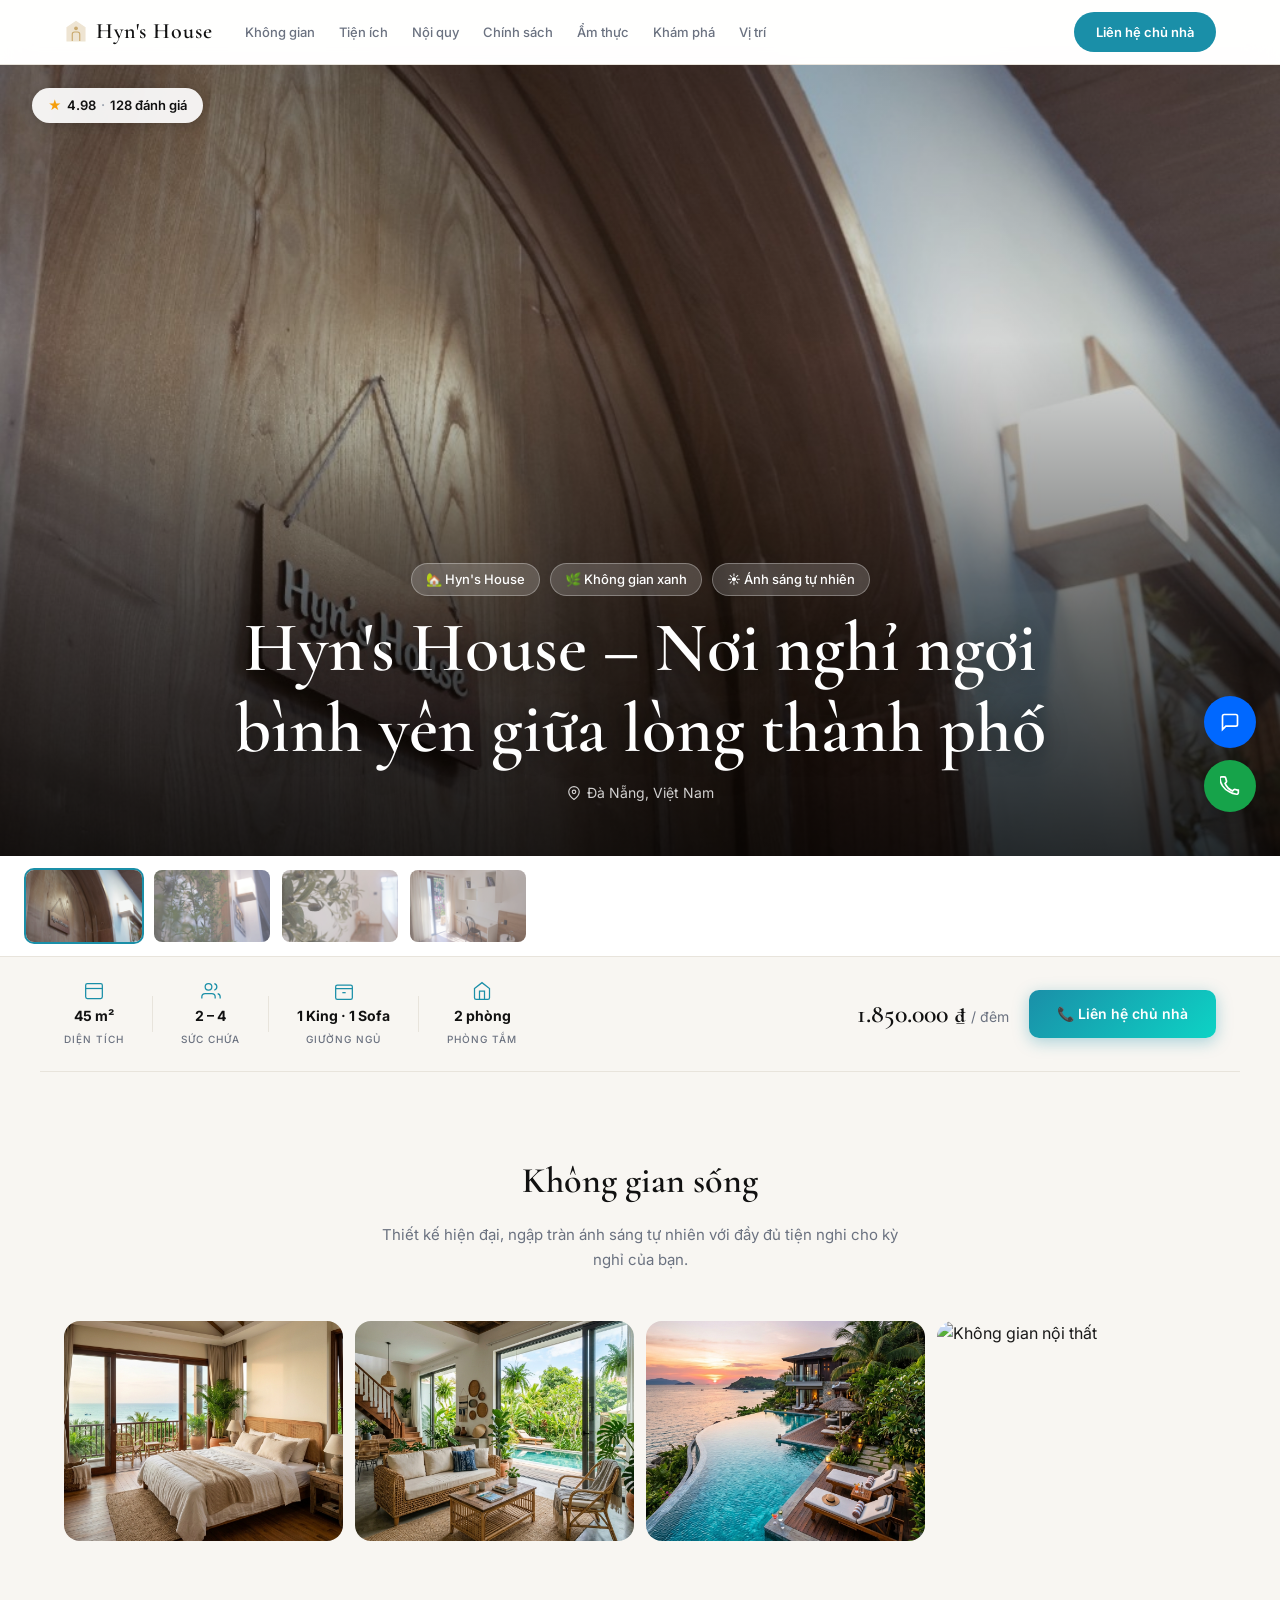
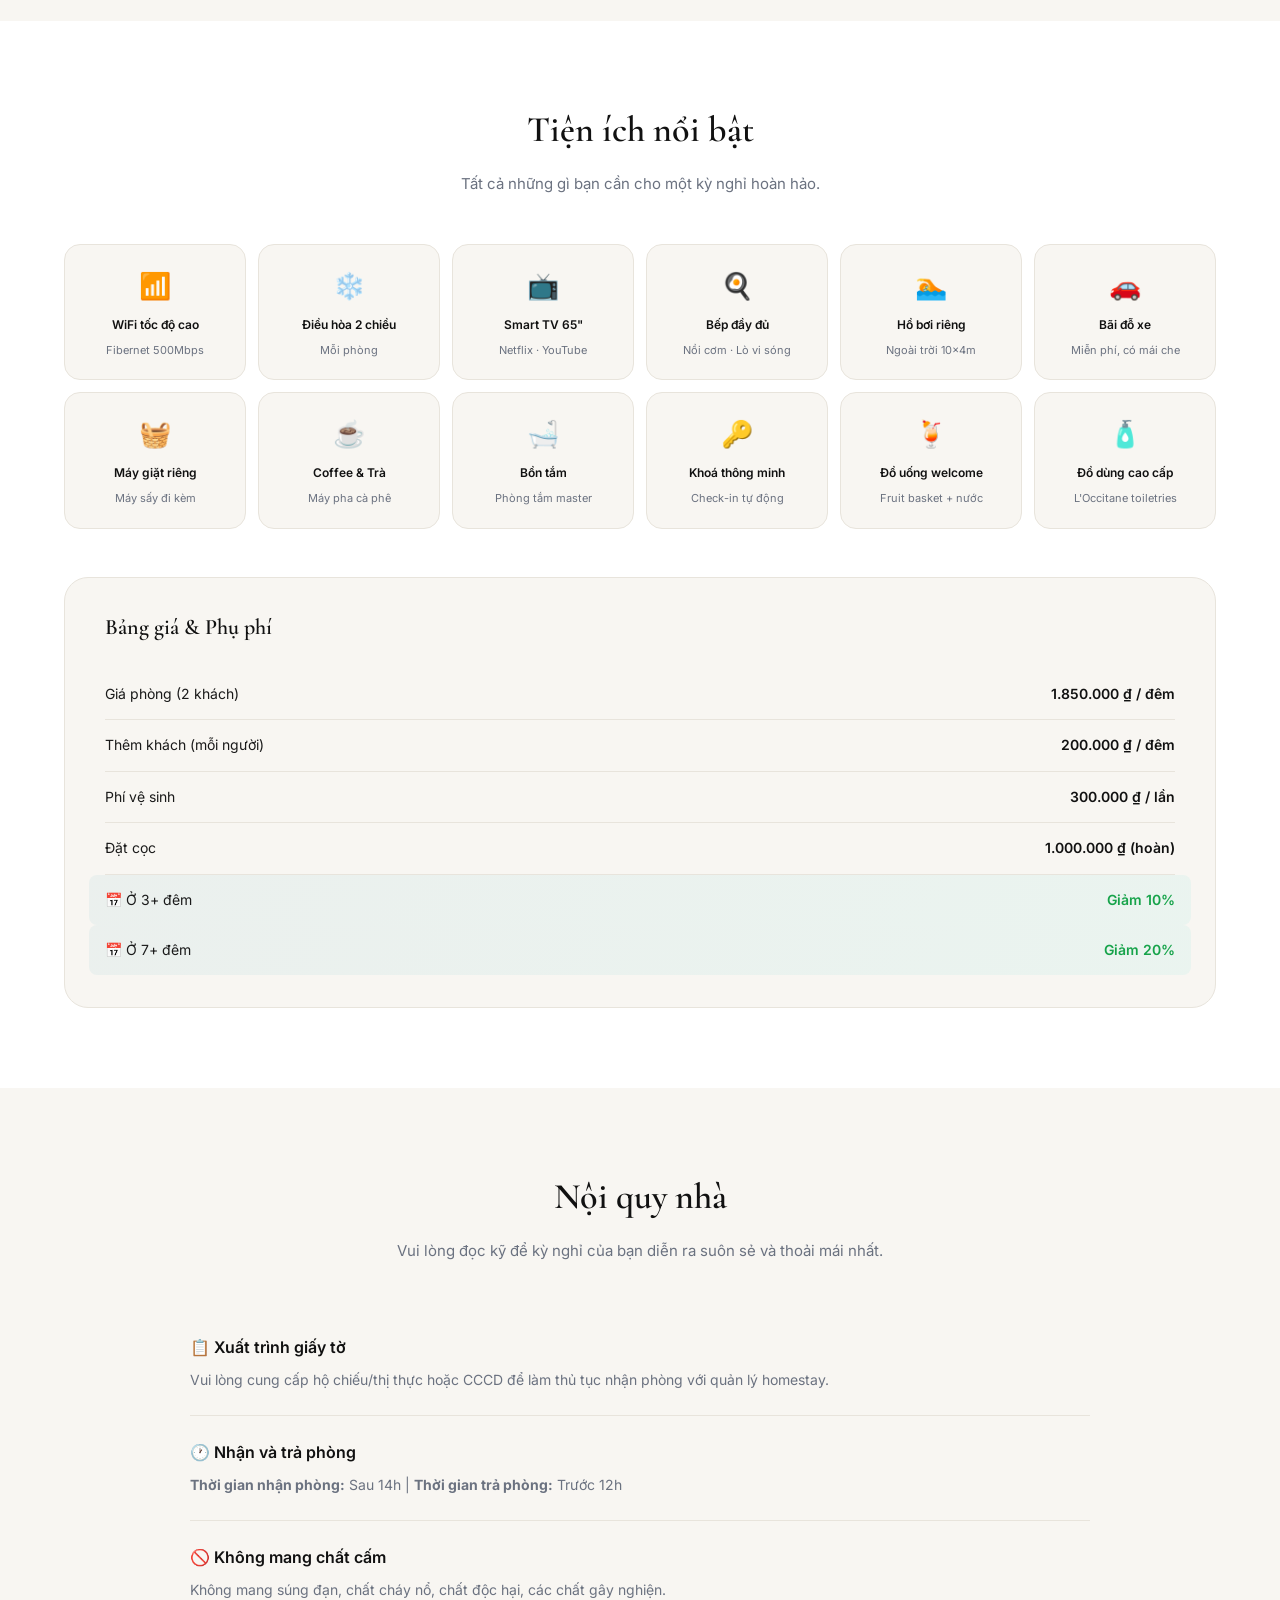
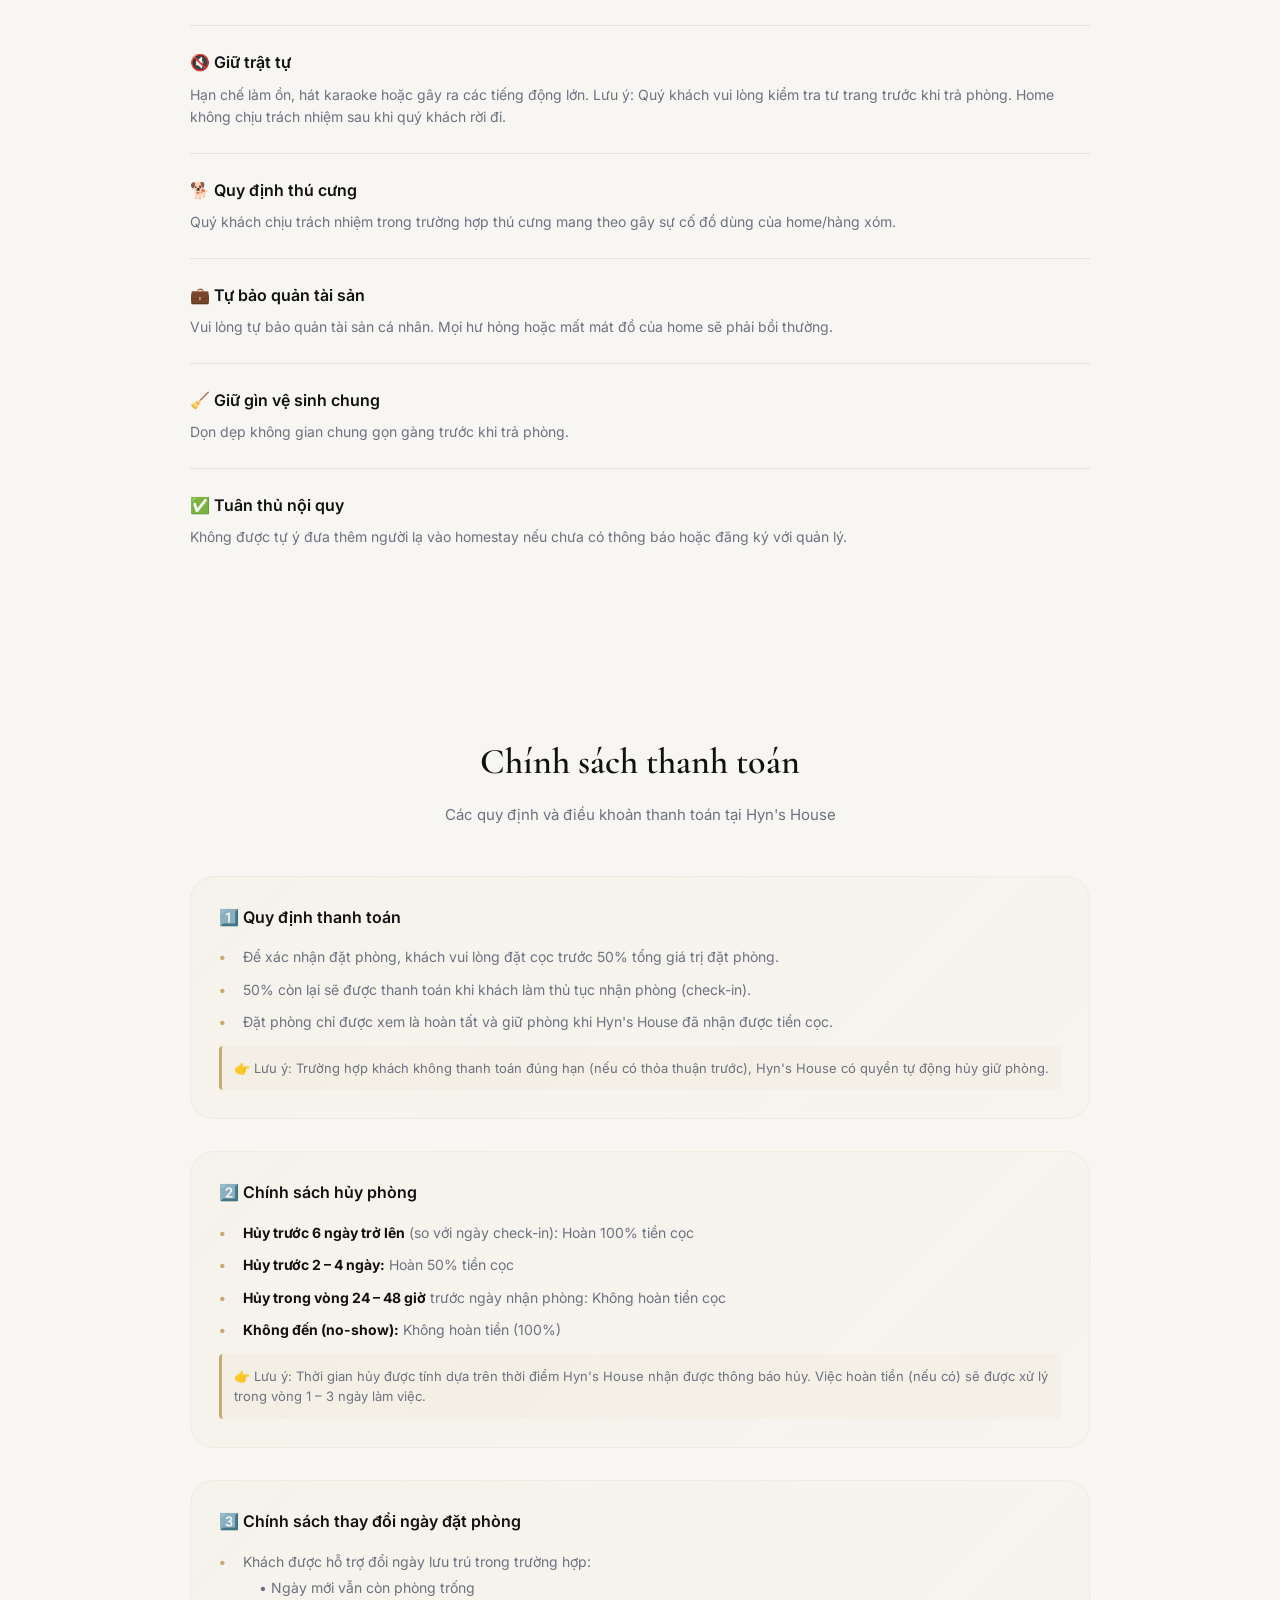
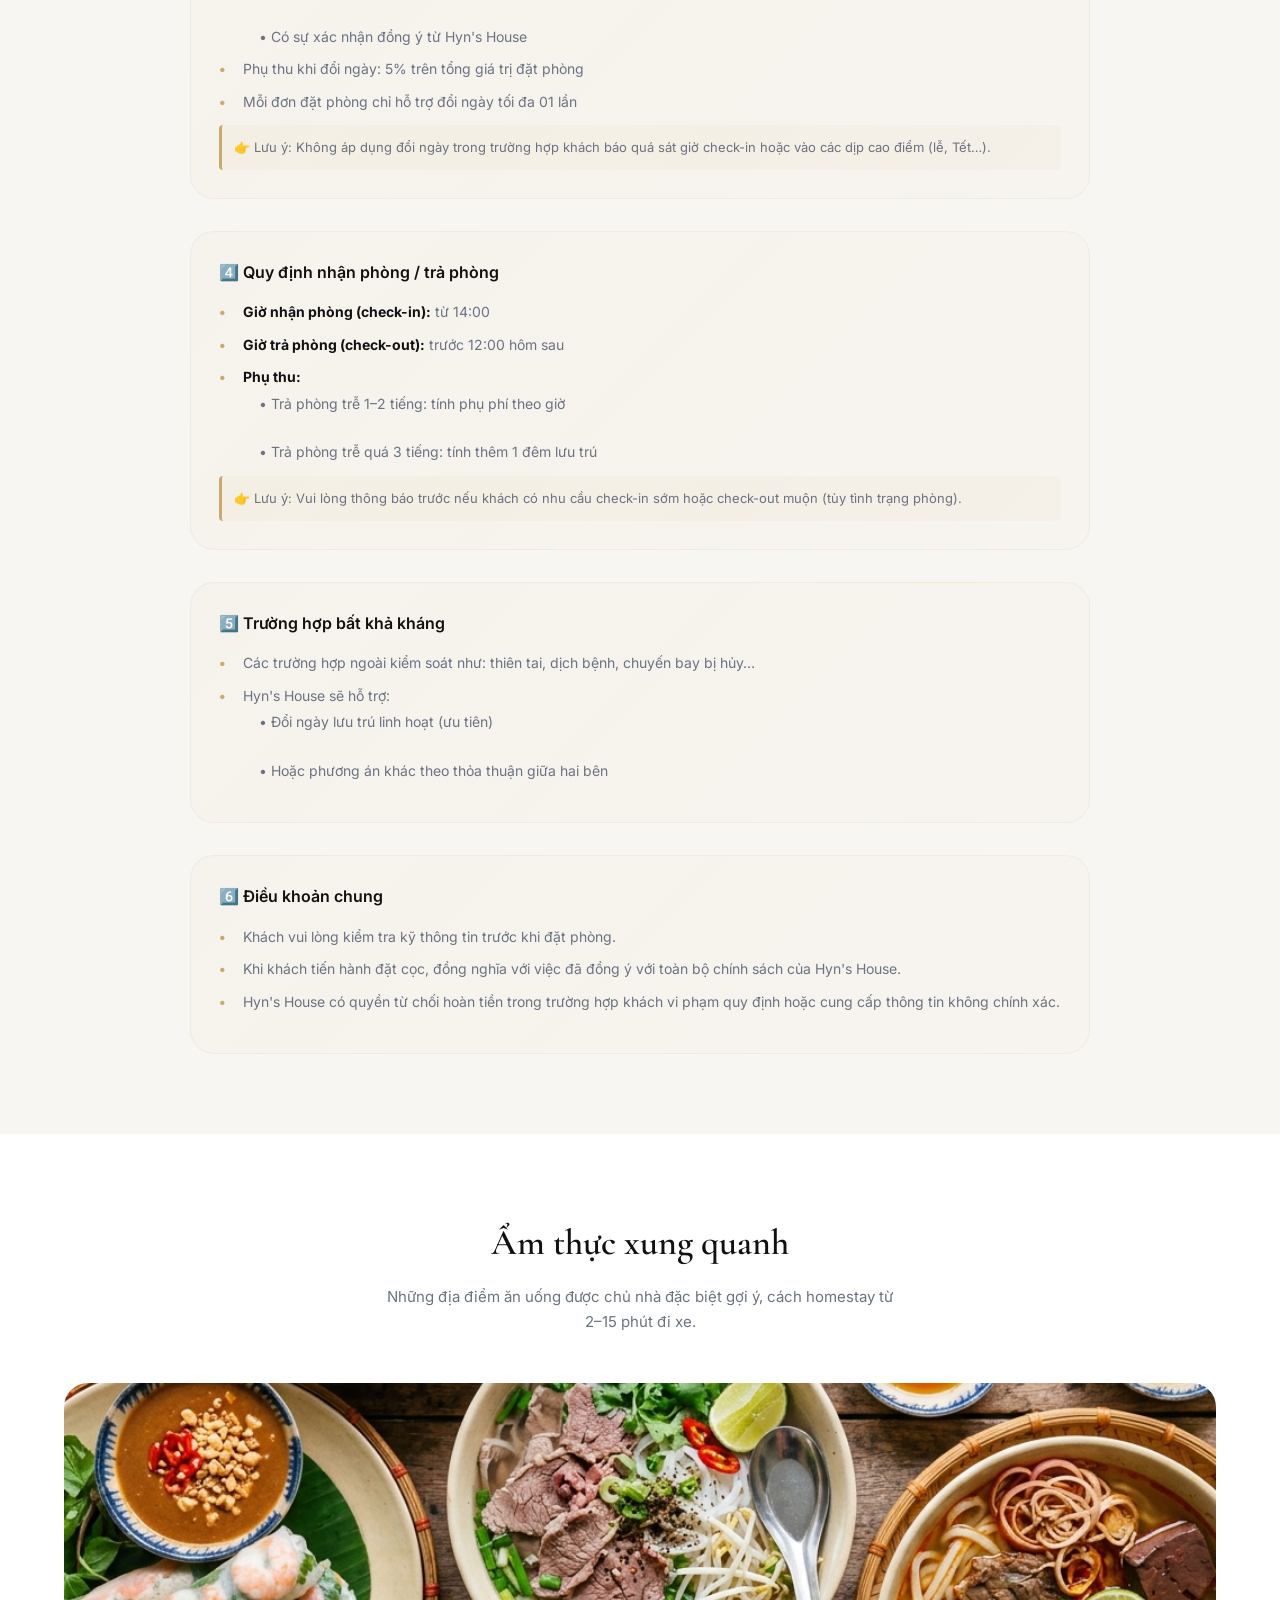
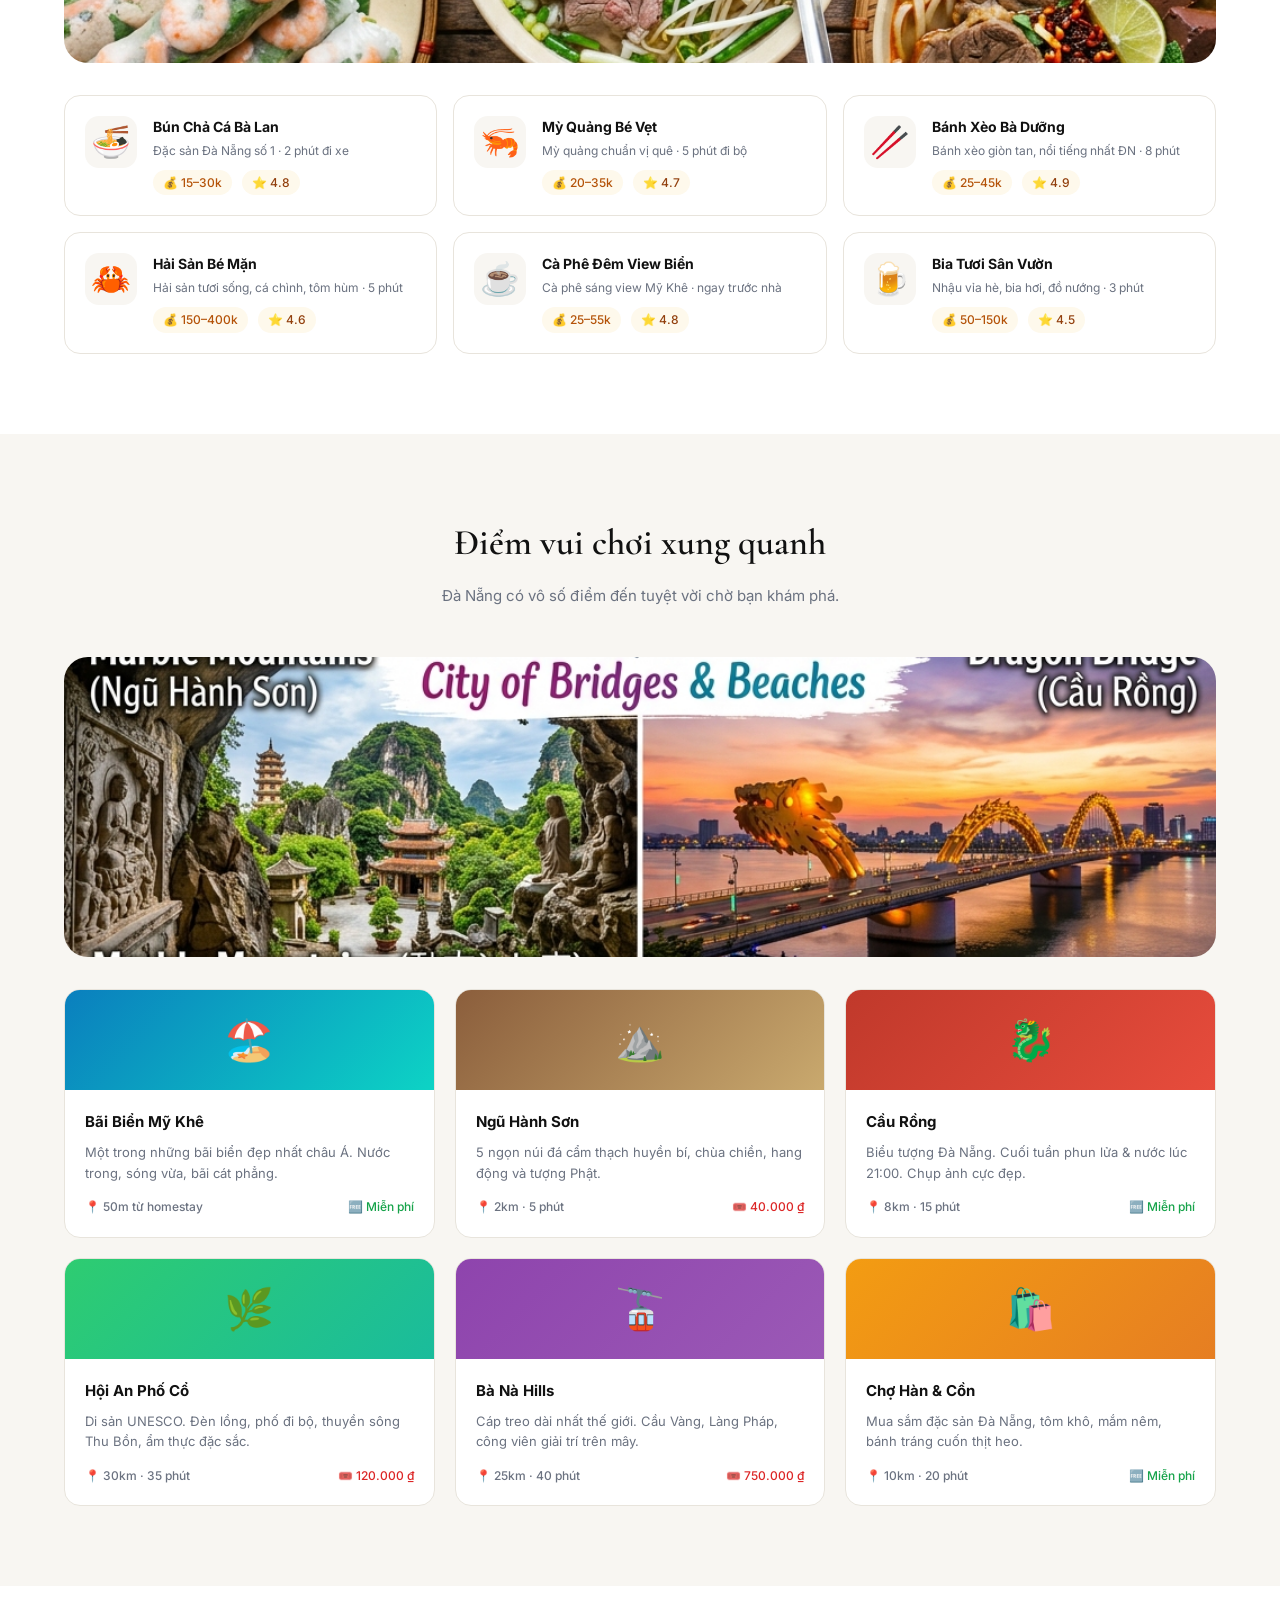
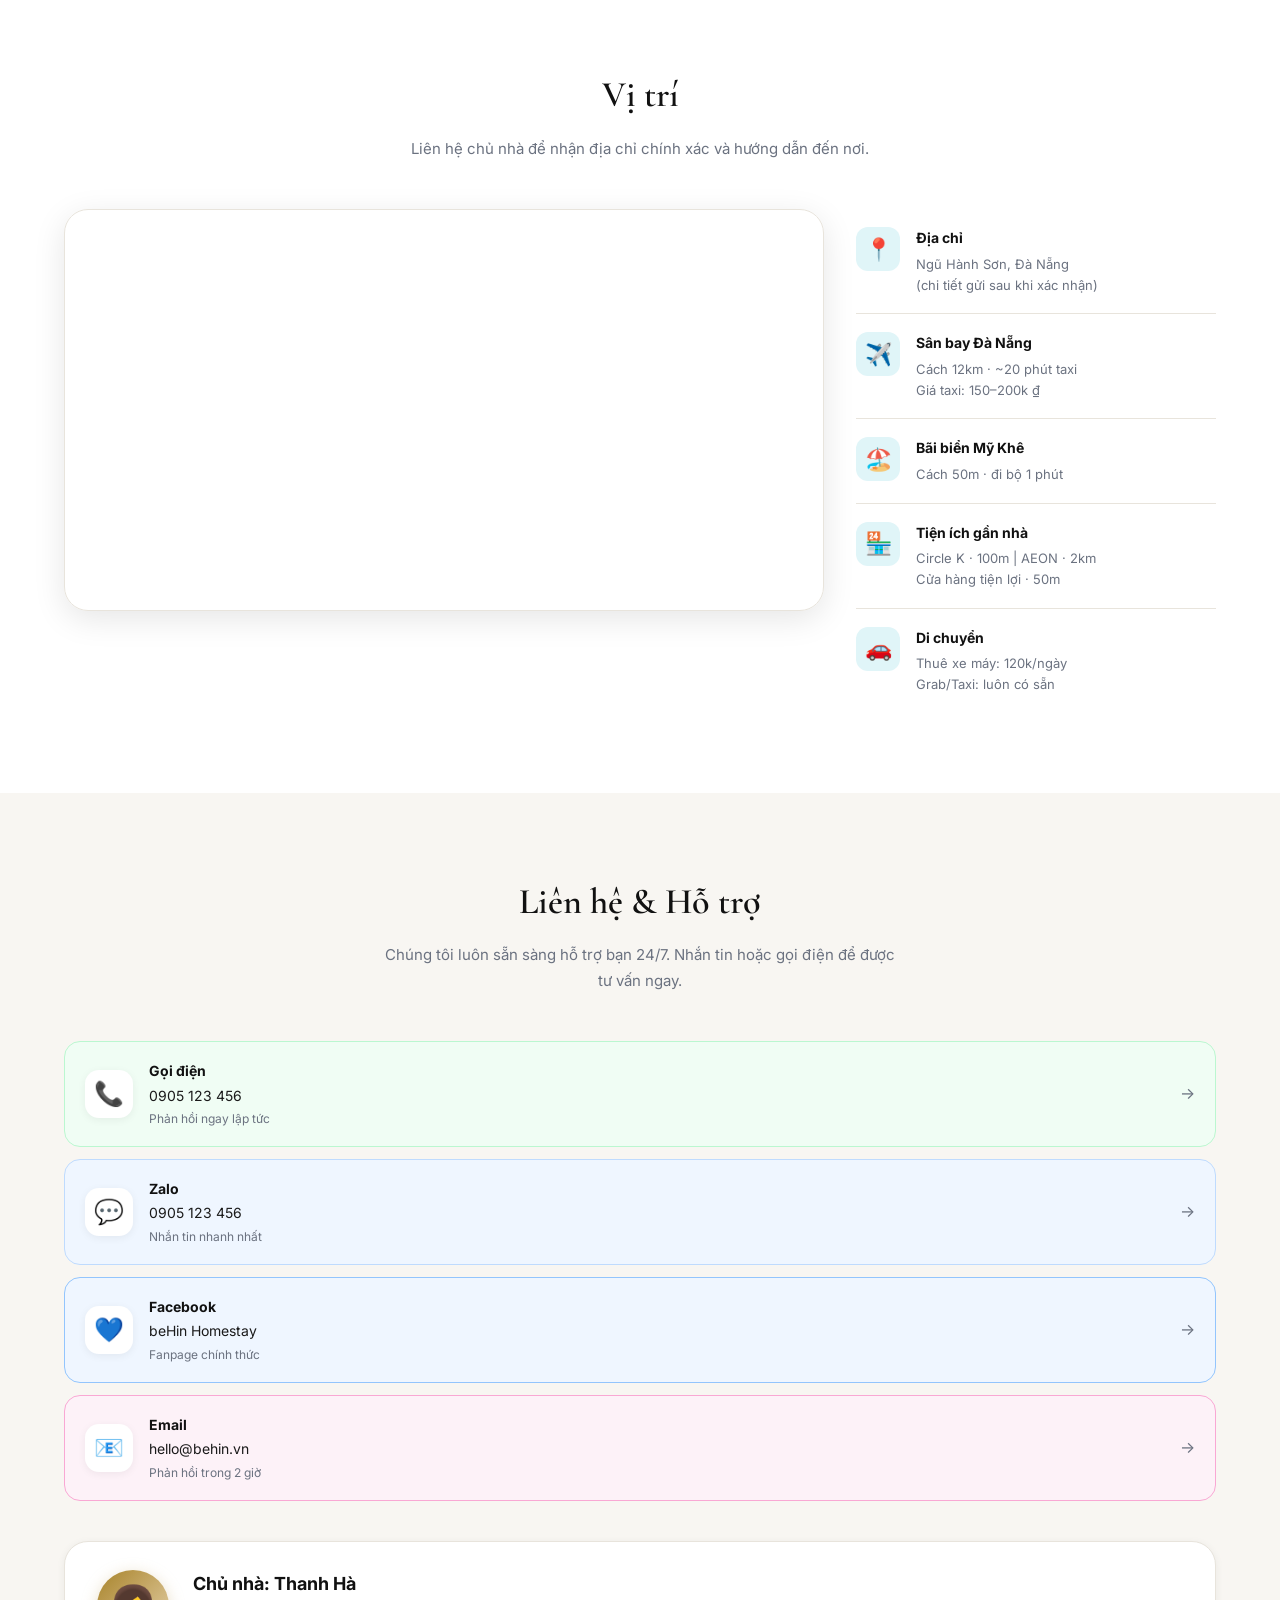
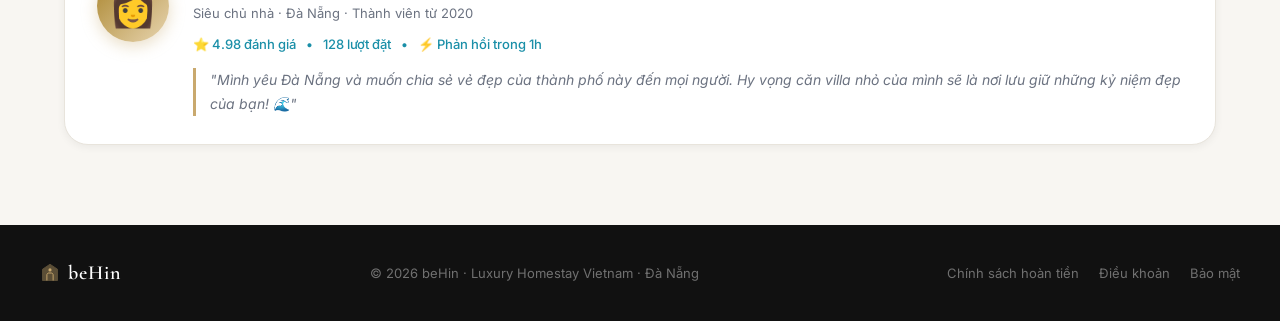
==== loading-page-project/dashboard.html @ 02a93b39 "Initial commit: beHin homestay website" ====
<!DOCTYPE html>
<html lang="vi">

<head>
  <meta charset="UTF-8" />
  <meta name="viewport" content="width=device-width, initial-scale=1.0" />
  <meta name="description"
    content="Hyn's House – Villa Biển Đà Nẵng. Thông tin phòng, tiện ích, ẩm thực và điểm vui chơi xung quanh." />
  <title>Hyn's House – Villa Biển Đà Nẵng</title>
  <link rel="preconnect" href="https://fonts.googleapis.com" />
  <link rel="preconnect" href="https://fonts.gstatic.com" crossorigin />
  <link
    href="https://fonts.googleapis.com/css2?family=Cormorant+Garamond:ital,wght@0,300;0,400;0,600;1,300;1,400&family=Inter:wght@300;400;500;600;700&display=swap"
    rel="stylesheet" />
  <link rel="stylesheet" href="dashboard.css" />
</head>

<body>

  <!-- ===== STICKY HEADER ===== -->
  <header class="header" id="header">
    <div class="header-inner">
      <a href="#" class="header-logo">
        <svg width="24" height="24" viewBox="0 0 32 32" fill="none">
          <path d="M16 2L28 10V28H4V10L16 2Z" fill="#C9A96E" opacity="0.3" stroke="#C9A96E" stroke-width="1.5" />
          <path d="M11 28V19C11 17.343 12.343 16 14 16H18C19.657 16 21 17.343 21 19V28" stroke="#C9A96E"
            stroke-width="1.5" />
          <circle cx="16" cy="11" r="2.5" fill="#C9A96E" />
        </svg>
        <span>Hyn's House</span>
      </a>
      <nav class="header-nav">
        <a href="#gallery">Không gian</a>
        <a href="#amenities">Tiện ích</a>
        <a href="#rules">Nội quy</a>
        <a href="#policy">Chính sách</a>
        <a href="#food">Ẩm thực</a>
        <a href="#places">Khám phá</a>
        <a href="#location">Vị trí</a>
      </nav>
      <a href="#contact" class="btn-book">Liên hệ chủ nhà</a>
    </div>
  </header>

  <!-- ===== HERO BANNER (full-width) ===== -->
  <section class="hero-banner" id="hero">

    <!-- Full-width main image -->
    <div class="banner-wrap">
      <img src="assets/images/real_door.jpg" alt="beHin – Hyn's House" class="banner-img" id="bannerImg" />
      <div class="banner-overlay"></div>

      <!-- Badge on image -->
      <div class="banner-badge">
        <span class="badge-star">★</span>
        <span>4.98</span>
        <span class="badge-sep">·</span>
        <span>128 đánh giá</span>
      </div>

      <!-- Bottom title overlay -->
      <div class="banner-title-overlay">
        <div class="hero-tags">
          <span class="tag">🏡 Hyn's House</span>
          <span class="tag">🌿 Không gian xanh</span>
          <span class="tag">☀️ Ánh sáng tự nhiên</span>
        </div>
        <h1 class="banner-title">Hyn's House – Nơi nghỉ ngơi bình yên giữa lòng thành phố</h1>
        <p class="banner-location">
          <svg width="14" height="14" viewBox="0 0 24 24" fill="none" stroke="currentColor" stroke-width="2">
            <path d="M21 10c0 7-9 13-9 13s-9-6-9-13a9 9 0 0118 0z" />
            <circle cx="12" cy="10" r="3" />
          </svg>
          Đà Nẵng, Việt Nam
        </p>
      </div>
    </div>

    <!-- Thumbnail strip -->
    <div class="banner-thumbs">
      <div class="banner-thumb active" onclick="switchBanner('assets/images/real_door.jpg', this)">
        <img src="assets/images/real_door.jpg" alt="Cửa vào Hyn's House" />
      </div>
      <div class="banner-thumb" onclick="switchBanner('assets/images/real_exterior.jpg', this)">
        <img src="assets/images/real_exterior.jpg" alt="Ngoài cửa" />
      </div>
      <div class="banner-thumb" onclick="switchBanner('assets/images/real_interior.jpg', this)">
        <img src="assets/images/real_interior.jpg" alt="Hành lang nội thất" />
      </div>
      <div class="banner-thumb" onclick="switchBanner('assets/images/real_room.jpg', this)">
        <img src="assets/images/real_room.jpg" alt="Phòng & ban công" />
      </div>
    </div>

    <!-- Info bar below banner -->
    <div class="banner-info-bar">
      <!-- Stats -->
      <div class="banner-stats">
        <div class="stat-item">
          <svg width="20" height="20" viewBox="0 0 24 24" fill="none" stroke="currentColor" stroke-width="1.5">
            <rect x="2" y="3" width="20" height="18" rx="2" />
            <path d="M2 9h20" />
          </svg>
          <span class="stat-val">45 m²</span>
          <span class="stat-lbl">Diện tích</span>
        </div>
        <div class="stat-divider"></div>
        <div class="stat-item">
          <svg width="20" height="20" viewBox="0 0 24 24" fill="none" stroke="currentColor" stroke-width="1.5">
            <path d="M17 21v-2a4 4 0 00-4-4H5a4 4 0 00-4 4v2" />
            <circle cx="9" cy="7" r="4" />
            <path d="M23 21v-2a4 4 0 00-3-3.87M16 3.13a4 4 0 010 7.75" />
          </svg>
          <span class="stat-val">2 – 4</span>
          <span class="stat-lbl">Sức chứa</span>
        </div>
        <div class="stat-divider"></div>
        <div class="stat-item">
          <svg width="20" height="20" viewBox="0 0 24 24" fill="none" stroke="currentColor" stroke-width="1.5">
            <path d="M2 9V7a2 2 0 012-2h16a2 2 0 012 2v2M2 9h20M2 9v11a2 2 0 002 2h16a2 2 0 002-2V9" />
            <path d="M10 14h4" />
          </svg>
          <span class="stat-val">1 King · 1 Sofa</span>
          <span class="stat-lbl">Giường ngủ</span>
        </div>
        <div class="stat-divider"></div>
        <div class="stat-item">
          <svg width="20" height="20" viewBox="0 0 24 24" fill="none" stroke="currentColor" stroke-width="1.5">
            <path d="M3 9l9-7 9 7v11a2 2 0 01-2 2H5a2 2 0 01-2-2z" />
            <polyline points="9,22 9,12 15,12 15,22" />
          </svg>
          <span class="stat-val">2 phòng</span>
          <span class="stat-lbl">Phòng tắm</span>
        </div>
      </div>

      <!-- Price + CTA -->
      <div class="banner-price">
        <div class="price-main">
          <span class="price-num">1.850.000 ₫</span>
          <span class="price-per">/ đêm</span>
        </div>
        <a href="#contact" class="btn-primary">📞 Liên hệ chủ nhà</a>
      </div>
    </div>


  </section>

  <!-- ===== GALLERY SECTION ===== -->
  <section class="section" id="gallery">
    <div class="container">
      <div class="section-header">
        <h2 class="section-title">Không gian sống</h2>
        <p class="section-sub">Thiết kế hiện đại, ngập tràn ánh sáng tự nhiên với đầy đủ tiện nghi cho kỳ nghỉ của bạn.
        </p>
      </div>
      <div class="gallery-grid">
        <div class="gallery-card">
          <img src="assets/images/room1.png" alt="Phòng ngủ chính" loading="lazy" />
          <div class="gallery-label">Phòng ngủ chính</div>
        </div>
        <div class="gallery-card">
          <img src="assets/images/room2.png" alt="Phòng khách" loading="lazy" />
          <div class="gallery-label">Phòng khách & bếp</div>
        </div>
        <div class="gallery-card">
          <img src="assets/images/room3.png" alt="Hồ bơi ngoài trời" loading="lazy" />
          <div class="gallery-label">Hồ bơi riêng & sân vườn</div>
        </div>
        <div class="gallery-card">
          <img src="assets/images/hero_interior.png" alt="Không gian nội thất" loading="lazy" />
          <div class="gallery-label">Nội thất cao cấp</div>
        </div>
      </div>
    </div>
  </section>

  <!-- ===== AMENITIES SECTION ===== -->
  <section class="section section-alt" id="amenities">
    <div class="container">
      <div class="section-header">
        <h2 class="section-title">Tiện ích nổi bật</h2>
        <p class="section-sub">Tất cả những gì bạn cần cho một kỳ nghỉ hoàn hảo.</p>
      </div>
      <div class="amenities-grid">
        <div class="amenity-card">
          <div class="amenity-icon">📶</div>
          <span class="amenity-name">WiFi tốc độ cao</span>
          <span class="amenity-desc">Fibernet 500Mbps</span>
        </div>
        <div class="amenity-card">
          <div class="amenity-icon">❄️</div>
          <span class="amenity-name">Điều hòa 2 chiều</span>
          <span class="amenity-desc">Mỗi phòng</span>
        </div>
        <div class="amenity-card">
          <div class="amenity-icon">📺</div>
          <span class="amenity-name">Smart TV 65"</span>
          <span class="amenity-desc">Netflix · YouTube</span>
        </div>
        <div class="amenity-card">
          <div class="amenity-icon">🍳</div>
          <span class="amenity-name">Bếp đầy đủ</span>
          <span class="amenity-desc">Nồi cơm · Lò vi sóng</span>
        </div>
        <div class="amenity-card">
          <div class="amenity-icon">🏊</div>
          <span class="amenity-name">Hồ bơi riêng</span>
          <span class="amenity-desc">Ngoài trời 10x4m</span>
        </div>
        <div class="amenity-card">
          <div class="amenity-icon">🚗</div>
          <span class="amenity-name">Bãi đỗ xe</span>
          <span class="amenity-desc">Miễn phí, có mái che</span>
        </div>
        <div class="amenity-card">
          <div class="amenity-icon">🧺</div>
          <span class="amenity-name">Máy giặt riêng</span>
          <span class="amenity-desc">Máy sấy đi kèm</span>
        </div>
        <div class="amenity-card">
          <div class="amenity-icon">☕</div>
          <span class="amenity-name">Coffee & Trà</span>
          <span class="amenity-desc">Máy pha cà phê</span>
        </div>
        <div class="amenity-card">
          <div class="amenity-icon">🛁</div>
          <span class="amenity-name">Bồn tắm</span>
          <span class="amenity-desc">Phòng tắm master</span>
        </div>
        <div class="amenity-card">
          <div class="amenity-icon">🔑</div>
          <span class="amenity-name">Khoá thông minh</span>
          <span class="amenity-desc">Check-in tự động</span>
        </div>
        <div class="amenity-card">
          <div class="amenity-icon">🍹</div>
          <span class="amenity-name">Đồ uống welcome</span>
          <span class="amenity-desc">Fruit basket + nước</span>
        </div>
        <div class="amenity-card">
          <div class="amenity-icon">🧴</div>
          <span class="amenity-name">Đồ dùng cao cấp</span>
          <span class="amenity-desc">L'Occitane toiletries</span>
        </div>
      </div>

      <!-- Pricing table -->
      <div class="pricing-section">
        <h3 class="pricing-title">Bảng giá & Phụ phí</h3>
        <div class="pricing-table">
          <div class="price-row">
            <span>Giá phòng (2 khách)</span>
            <span class="price-val">1.850.000 ₫ / đêm</span>
          </div>
          <div class="price-row">
            <span>Thêm khách (mỗi người)</span>
            <span class="price-val">200.000 ₫ / đêm</span>
          </div>
          <div class="price-row">
            <span>Phí vệ sinh</span>
            <span class="price-val">300.000 ₫ / lần</span>
          </div>
          <div class="price-row">
            <span>Đặt cọc</span>
            <span class="price-val">1.000.000 ₫ (hoàn)</span>
          </div>
          <div class="price-row price-row--highlight">
            <span>📅 Ở 3+ đêm</span>
            <span class="price-val price-discount">Giảm 10%</span>
          </div>
          <div class="price-row price-row--highlight">
            <span>📅 Ở 7+ đêm</span>
            <span class="price-val price-discount">Giảm 20%</span>
          </div>
        </div>
      </div>
    </div>
  </section>

  <!-- ===== HOUSE RULES SECTION ===== -->
  <section class="section" id="rules">
    <div class="container">
      <div class="section-header">
        <h2 class="section-title">Nội quy nhà</h2>
        <p class="section-sub">Vui lòng đọc kỹ để kỳ nghỉ của bạn diễn ra suôn sẻ và thoải mái nhất.</p>
      </div>
      <div class="rules-list-container">
        <ol class="rules-list-numbered">
          <li>
            <h3>📋 Xuất trình giấy tờ</h3>
            <p>Vui lòng cung cấp hộ chiếu/thị thực hoặc CCCD để làm thủ tục nhận phòng với quản lý homestay.</p>
          </li>
          <li>
            <h3>🕐 Nhận và trả phòng</h3>
            <p><strong>Thời gian nhận phòng:</strong> Sau 14h | <strong>Thời gian trả phòng:</strong> Trước 12h</p>
          </li>
          <li>
            <h3>🚫 Không mang chất cấm</h3>
            <p>Không mang súng đạn, chất cháy nổ, chất độc hại, các chất gây nghiện.</p>
          </li>
          <li>
            <h3>🔇 Giữ trật tự</h3>
            <p>Hạn chế làm ồn, hát karaoke hoặc gây ra các tiếng động lớn. Lưu ý: Quý khách vui lòng kiểm tra tư trang trước khi trả phòng. Home không chịu trách nhiệm sau khi quý khách rời đi.</p>
          </li>
          <li>
            <h3>🐕 Quy định thú cưng</h3>
            <p>Quý khách chịu trách nhiệm trong trường hợp thú cưng mang theo gây sự cố đồ dùng của home/hàng xóm.</p>
          </li>
          <li>
            <h3>💼 Tự bảo quản tài sản</h3>
            <p>Vui lòng tự bảo quản tài sản cá nhân. Mọi hư hỏng hoặc mất mát đồ của home sẽ phải bồi thường.</p>
          </li>
          <li>
            <h3>🧹 Giữ gìn vệ sinh chung</h3>
            <p>Dọn dẹp không gian chung gọn gàng trước khi trả phòng.</p>
          </li>
          <li>
            <h3>✅ Tuân thủ nội quy</h3>
            <p>Không được tự ý đưa thêm người lạ vào homestay nếu chưa có thông báo hoặc đăng ký với quản lý.</p>
          </li>
        </ol>
      </div>
    </div>
  </section>

  <!-- ===== PAYMENT POLICY SECTION ===== -->
  <section class="section" id="policy">
    <div class="container">
      <div class="section-header">
        <h2 class="section-title">Chính sách thanh toán</h2>
        <p class="section-sub">Các quy định và điều khoản thanh toán tại Hyn's House</p>
      </div>
      <div class="policy-content">
        <div class="policy-item">
          <h3>1️⃣ Quy định thanh toán</h3>
          <ul class="policy-list">
            <li>Để xác nhận đặt phòng, khách vui lòng đặt cọc trước 50% tổng giá trị đặt phòng.</li>
            <li>50% còn lại sẽ được thanh toán khi khách làm thủ tục nhận phòng (check-in).</li>
            <li>Đặt phòng chỉ được xem là hoàn tất và giữ phòng khi Hyn's House đã nhận được tiền cọc.</li>
          </ul>
          <p class="policy-note">👉 Lưu ý: Trường hợp khách không thanh toán đúng hạn (nếu có thỏa thuận trước), Hyn's House có quyền tự động hủy giữ phòng.</p>
        </div>

        <div class="policy-item">
          <h3>2️⃣ Chính sách hủy phòng</h3>
          <ul class="policy-list">
            <li><strong>Hủy trước 6 ngày trở lên</strong> (so với ngày check-in): Hoàn 100% tiền cọc</li>
            <li><strong>Hủy trước 2 – 4 ngày:</strong> Hoàn 50% tiền cọc</li>
            <li><strong>Hủy trong vòng 24 – 48 giờ</strong> trước ngày nhận phòng: Không hoàn tiền cọc</li>
            <li><strong>Không đến (no-show):</strong> Không hoàn tiền (100%)</li>
          </ul>
          <p class="policy-note">👉 Lưu ý: Thời gian hủy được tính dựa trên thời điểm Hyn's House nhận được thông báo hủy. Việc hoàn tiền (nếu có) sẽ được xử lý trong vòng 1 – 3 ngày làm việc.</p>
        </div>

        <div class="policy-item">
          <h3>3️⃣ Chính sách thay đổi ngày đặt phòng</h3>
          <ul class="policy-list">
            <li>Khách được hỗ trợ đổi ngày lưu trú trong trường hợp:<br>
              <span class="sub-indent">• Ngày mới vẫn còn phòng trống</span><br>
              <span class="sub-indent">• Có sự xác nhận đồng ý từ Hyn's House</span>
            </li>
            <li>Phụ thu khi đổi ngày: 5% trên tổng giá trị đặt phòng</li>
            <li>Mỗi đơn đặt phòng chỉ hỗ trợ đổi ngày tối đa 01 lần</li>
          </ul>
          <p class="policy-note">👉 Lưu ý: Không áp dụng đổi ngày trong trường hợp khách báo quá sát giờ check-in hoặc vào các dịp cao điểm (lễ, Tết…).</p>
        </div>

        <div class="policy-item">
          <h3>4️⃣ Quy định nhận phòng / trả phòng</h3>
          <ul class="policy-list">
            <li><strong>Giờ nhận phòng (check-in):</strong> từ 14:00</li>
            <li><strong>Giờ trả phòng (check-out):</strong> trước 12:00 hôm sau</li>
            <li><strong>Phụ thu:</strong><br>
              <span class="sub-indent">• Trả phòng trễ 1–2 tiếng: tính phụ phí theo giờ</span><br>
              <span class="sub-indent">• Trả phòng trễ quá 3 tiếng: tính thêm 1 đêm lưu trú</span>
            </li>
          </ul>
          <p class="policy-note">👉 Lưu ý: Vui lòng thông báo trước nếu khách có nhu cầu check-in sớm hoặc check-out muộn (tùy tình trạng phòng).</p>
        </div>

        <div class="policy-item">
          <h3>5️⃣ Trường hợp bất khả kháng</h3>
          <ul class="policy-list">
            <li>Các trường hợp ngoài kiểm soát như: thiên tai, dịch bệnh, chuyến bay bị hủy…</li>
            <li>Hyn's House sẽ hỗ trợ:<br>
              <span class="sub-indent">• Đổi ngày lưu trú linh hoạt (ưu tiên)</span><br>
              <span class="sub-indent">• Hoặc phương án khác theo thỏa thuận giữa hai bên</span>
            </li>
          </ul>
        </div>

        <div class="policy-item policy-item-last">
          <h3>6️⃣ Điều khoản chung</h3>
          <ul class="policy-list">
            <li>Khách vui lòng kiểm tra kỹ thông tin trước khi đặt phòng.</li>
            <li>Khi khách tiến hành đặt cọc, đồng nghĩa với việc đã đồng ý với toàn bộ chính sách của Hyn's House.</li>
            <li>Hyn's House có quyền từ chối hoàn tiền trong trường hợp khách vi phạm quy định hoặc cung cấp thông tin không chính xác.</li>
          </ul>
        </div>
      </div>
    </div>
  </section>

  <!-- ===== FOOD NEARBY SECTION ===== -->
  <section class="section section-alt" id="food">
    <div class="container">
      <div class="section-header">
        <h2 class="section-title">Ẩm thực xung quanh</h2>
        <p class="section-sub">Những địa điểm ăn uống được chủ nhà đặc biệt gợi ý, cách homestay từ 2–15 phút đi xe.</p>
      </div>
      <div class="food-hero">
        <img src="assets/images/food.png" alt="Ẩm thực Đà Nẵng" class="food-hero-img" />
      </div>
      <div class="food-grid">
        <div class="food-card">
          <div class="food-emoji">🍜</div>
          <div class="food-info">
            <h4>Bún Chả Cá Bà Lan</h4>
            <p>Đặc sản Đà Nẵng số 1 · 2 phút đi xe</p>
            <div class="food-meta">
              <span class="food-price">💰 15–30k</span>
              <span class="food-rating">⭐ 4.8</span>
            </div>
          </div>
        </div>
        <div class="food-card">
          <div class="food-emoji">🦐</div>
          <div class="food-info">
            <h4>Mỳ Quảng Bé Vẹt</h4>
            <p>Mỳ quảng chuẩn vị quê · 5 phút đi bộ</p>
            <div class="food-meta">
              <span class="food-price">💰 20–35k</span>
              <span class="food-rating">⭐ 4.7</span>
            </div>
          </div>
        </div>
        <div class="food-card">
          <div class="food-emoji">🥢</div>
          <div class="food-info">
            <h4>Bánh Xèo Bà Dưỡng</h4>
            <p>Bánh xèo giòn tan, nổi tiếng nhất ĐN · 8 phút</p>
            <div class="food-meta">
              <span class="food-price">💰 25–45k</span>
              <span class="food-rating">⭐ 4.9</span>
            </div>
          </div>
        </div>
        <div class="food-card">
          <div class="food-emoji">🦀</div>
          <div class="food-info">
            <h4>Hải Sản Bé Mặn</h4>
            <p>Hải sản tươi sống, cá chình, tôm hùm · 5 phút</p>
            <div class="food-meta">
              <span class="food-price">💰 150–400k</span>
              <span class="food-rating">⭐ 4.6</span>
            </div>
          </div>
        </div>
        <div class="food-card">
          <div class="food-emoji">☕</div>
          <div class="food-info">
            <h4>Cà Phê Đêm View Biển</h4>
            <p>Cà phê sáng view Mỹ Khê · ngay trước nhà</p>
            <div class="food-meta">
              <span class="food-price">💰 25–55k</span>
              <span class="food-rating">⭐ 4.8</span>
            </div>
          </div>
        </div>
        <div class="food-card">
          <div class="food-emoji">🍺</div>
          <div class="food-info">
            <h4>Bia Tươi Sân Vườn</h4>
            <p>Nhậu vỉa hè, bia hơi, đồ nướng · 3 phút</p>
            <div class="food-meta">
              <span class="food-price">💰 50–150k</span>
              <span class="food-rating">⭐ 4.5</span>
            </div>
          </div>
        </div>
      </div>
    </div>
  </section>

  <!-- ===== PLACES NEARBY SECTION ===== -->
  <section class="section" id="places">
    <div class="container">
      <div class="section-header">
        <h2 class="section-title">Điểm vui chơi xung quanh</h2>
        <p class="section-sub">Đà Nẵng có vô số điểm đến tuyệt vời chờ bạn khám phá.</p>
      </div>
      <img src="assets/images/places.png" alt="Điểm du lịch Đà Nẵng" class="places-hero-img" />
      <div class="places-grid">
        <div class="place-card">
          <div class="place-header" style="background: linear-gradient(135deg,#0a7fbe,#0dd3c5)">
            <span class="place-emoji">🏖️</span>
          </div>
          <div class="place-body">
            <h4>Bãi Biển Mỹ Khê</h4>
            <p>Một trong những bãi biển đẹp nhất châu Á. Nước trong, sóng vừa, bãi cát phẳng.</p>
            <div class="place-footer">
              <span class="place-dist">📍 50m từ homestay</span>
              <span class="place-free">🆓 Miễn phí</span>
            </div>
          </div>
        </div>
        <div class="place-card">
          <div class="place-header" style="background: linear-gradient(135deg,#8B5E3C,#C9A96E)">
            <span class="place-emoji">⛰️</span>
          </div>
          <div class="place-body">
            <h4>Ngũ Hành Sơn</h4>
            <p>5 ngọn núi đá cẩm thạch huyền bí, chùa chiền, hang động và tượng Phật.</p>
            <div class="place-footer">
              <span class="place-dist">📍 2km · 5 phút</span>
              <span class="place-fee">🎟️ 40.000 ₫</span>
            </div>
          </div>
        </div>
        <div class="place-card">
          <div class="place-header" style="background: linear-gradient(135deg,#c0392b,#e74c3c)">
            <span class="place-emoji">🐉</span>
          </div>
          <div class="place-body">
            <h4>Cầu Rồng</h4>
            <p>Biểu tượng Đà Nẵng. Cuối tuần phun lửa & nước lúc 21:00. Chụp ảnh cực đẹp.</p>
            <div class="place-footer">
              <span class="place-dist">📍 8km · 15 phút</span>
              <span class="place-free">🆓 Miễn phí</span>
            </div>
          </div>
        </div>
        <div class="place-card">
          <div class="place-header" style="background: linear-gradient(135deg,#2ecc71,#1abc9c)">
            <span class="place-emoji">🌿</span>
          </div>
          <div class="place-body">
            <h4>Hội An Phố Cổ</h4>
            <p>Di sản UNESCO. Đèn lồng, phố đi bộ, thuyền sông Thu Bồn, ẩm thực đặc sắc.</p>
            <div class="place-footer">
              <span class="place-dist">📍 30km · 35 phút</span>
              <span class="place-fee">🎟️ 120.000 ₫</span>
            </div>
          </div>
        </div>
        <div class="place-card">
          <div class="place-header" style="background: linear-gradient(135deg,#8e44ad,#9b59b6)">
            <span class="place-emoji">🚡</span>
          </div>
          <div class="place-body">
            <h4>Bà Nà Hills</h4>
            <p>Cáp treo dài nhất thế giới. Cầu Vàng, Làng Pháp, công viên giải trí trên mây.</p>
            <div class="place-footer">
              <span class="place-dist">📍 25km · 40 phút</span>
              <span class="place-fee">🎟️ 750.000 ₫</span>
            </div>
          </div>
        </div>
        <div class="place-card">
          <div class="place-header" style="background: linear-gradient(135deg,#f39c12,#e67e22)">
            <span class="place-emoji">🛍️</span>
          </div>
          <div class="place-body">
            <h4>Chợ Hàn & Cồn</h4>
            <p>Mua sắm đặc sản Đà Nẵng, tôm khô, mắm nêm, bánh tráng cuốn thịt heo.</p>
            <div class="place-footer">
              <span class="place-dist">📍 10km · 20 phút</span>
              <span class="place-free">🆓 Miễn phí</span>
            </div>
          </div>
        </div>
      </div>
    </div>
  </section>

  <!-- ===== LOCATION SECTION ===== -->
  <section class="section section-alt" id="location">
    <div class="container">
      <div class="section-header">
        <h2 class="section-title">Vị trí</h2>
        <p class="section-sub">Liên hệ chủ nhà để nhận địa chỉ chính xác và hướng dẫn đến nơi.</p>
      </div>
      <div class="location-wrapper">
        <div class="map-container">
          <iframe
            src="https://www.google.com/maps/embed?pb=!1m18!1m12!1m3!1d3835.7!2d108.2575!3d15.9671!2m3!1f0!2f0!3f0!3m2!1i1024!2i768!4f13.1!3m3!1m2!1s0x31421275d9952e5b%3A0x6ac82b9fc7de1ee4!2sNg%C5%A9%20H%C3%A0nh%20S%C6%A1n%2C%20%C4%90%C3%A0%20N%E1%BA%B5ng%2C%20Vietnam!5e0!3m2!1sen!2s!4v1617000000000!5m2!1sen!2s"
            width="100%" height="400" style="border:0;" allowfullscreen="" loading="lazy"
            referrerpolicy="no-referrer-when-downgrade" title="Vị trí beHin Homestay">
          </iframe>
        </div>
        <div class="location-info">
          <div class="loc-item">
            <div class="loc-icon">📍</div>
            <div>
              <strong>Địa chỉ</strong>
              <p>Ngũ Hành Sơn, Đà Nẵng<br />(chi tiết gửi sau khi xác nhận)</p>
            </div>
          </div>
          <div class="loc-item">
            <div class="loc-icon">✈️</div>
            <div>
              <strong>Sân bay Đà Nẵng</strong>
              <p>Cách 12km · ~20 phút taxi<br />Giá taxi: 150–200k ₫</p>
            </div>
          </div>
          <div class="loc-item">
            <div class="loc-icon">🏖️</div>
            <div>
              <strong>Bãi biển Mỹ Khê</strong>
              <p>Cách 50m · đi bộ 1 phút</p>
            </div>
          </div>
          <div class="loc-item">
            <div class="loc-icon">🏪</div>
            <div>
              <strong>Tiện ích gần nhà</strong>
              <p>Circle K · 100m | AEON · 2km<br />Cửa hàng tiện lợi · 50m</p>
            </div>
          </div>
          <div class="loc-item">
            <div class="loc-icon">🚗</div>
            <div>
              <strong>Di chuyển</strong>
              <p>Thuê xe máy: 120k/ngày<br />Grab/Taxi: luôn có sẵn</p>
            </div>
          </div>
        </div>
      </div>
    </div>
  </section>

  <!-- ===== CONTACT / SUPPORT SECTION ===== -->
  <section class="section" id="contact">
    <div class="container">
      <div class="section-header">
        <h2 class="section-title">Liên hệ & Hỗ trợ</h2>
        <p class="section-sub">Chúng tôi luôn sẵn sàng hỗ trợ bạn 24/7. Nhắn tin hoặc gọi điện để được tư vấn ngay.</p>
      </div>

      <!-- Contact cards – full width, 2 columns -->
      <div class="contact-channels contact-channels--wide">
        <a href="tel:+84905123456" class="contact-card contact-card--phone">
          <div class="contact-icon">📞</div>
          <div class="contact-info">
            <strong>Gọi điện</strong>
            <span>0905 123 456</span>
            <span class="contact-note">Phản hồi ngay lập tức</span>
          </div>
          <span class="contact-arrow">→</span>
        </a>
        <a href="https://zalo.me/0905123456" target="_blank" class="contact-card contact-card--zalo">
          <div class="contact-icon">💬</div>
          <div class="contact-info">
            <strong>Zalo</strong>
            <span>0905 123 456</span>
            <span class="contact-note">Nhắn tin nhanh nhất</span>
          </div>
          <span class="contact-arrow">→</span>
        </a>
        <a href="https://m.me/behinhomestay" target="_blank" class="contact-card contact-card--fb">
          <div class="contact-icon">💙</div>
          <div class="contact-info">
            <strong>Facebook</strong>
            <span>beHin Homestay</span>
            <span class="contact-note">Fanpage chính thức</span>
          </div>
          <span class="contact-arrow">→</span>
        </a>
        <a href="mailto:hello@behin.vn" class="contact-card contact-card--email">
          <div class="contact-icon">📧</div>
          <div class="contact-info">
            <strong>Email</strong>
            <span>hello@behin.vn</span>
            <span class="contact-note">Phản hồi trong 2 giờ</span>
          </div>
          <span class="contact-arrow">→</span>
        </a>
      </div>

      <!-- Host info -->
      <div class="host-card">
        <div class="host-avatar">👩</div>
        <div class="host-info">
          <h4>Chủ nhà: Thanh Hà</h4>
          <p>Siêu chủ nhà · Đà Nẵng · Thành viên từ 2020</p>
          <div class="host-stats">
            <span>⭐ 4.98 đánh giá</span>
            <span>•</span>
            <span>128 lượt đặt</span>
            <span>•</span>
            <span>⚡ Phản hồi trong 1h</span>
          </div>
          <p class="host-bio">"Mình yêu Đà Nẵng và muốn chia sẻ vẻ đẹp của thành phố này đến mọi người. Hy vọng căn
            villa nhỏ của mình sẽ là nơi lưu giữ những kỷ niệm đẹp của bạn! 🌊"</p>
        </div>
      </div>
    </div>
  </section>

  <!-- ===== FOOTER ===== -->
  <footer class="footer">
    <div class="footer-inner">
      <div class="footer-logo">
        <svg width="20" height="20" viewBox="0 0 32 32" fill="none">
          <path d="M16 2L28 10V28H4V10L16 2Z" fill="#C9A96E" opacity="0.4" stroke="#C9A96E" stroke-width="1.5" />
          <path d="M11 28V19C11 17.343 12.343 16 14 16H18C19.657 16 21 17.343 21 19V28" stroke="#C9A96E"
            stroke-width="1.5" />
          <circle cx="16" cy="11" r="2.5" fill="#C9A96E" />
        </svg>
        <span>beHin</span>
      </div>
      <p>© 2026 beHin · Luxury Homestay Vietnam · Đà Nẵng</p>
      <div class="footer-links">
        <a href="#">Chính sách hoàn tiền</a>
        <a href="#">Điều khoản</a>
        <a href="#">Bảo mật</a>
      </div>
    </div>
  </footer>

  <!-- Floating contact buttons -->
  <div class="float-contacts">
    <a href="https://zalo.me/0905123456" target="_blank" class="float-btn float-btn--zalo" title="Zalo">
      <svg width="20" height="20" viewBox="0 0 24 24" fill="none" stroke="white" stroke-width="2">
        <path d="M21 15a2 2 0 01-2 2H7l-4 4V5a2 2 0 012-2h14a2 2 0 012 2z" />
      </svg>
    </a>
    <a href="tel:+84905123456" class="float-btn float-btn--phone" title="Gọi ngay">
      <svg width="20" height="20" viewBox="0 0 24 24" fill="none" stroke="white" stroke-width="2">
        <path
          d="M22 16.92v3a2 2 0 01-2.18 2 19.79 19.79 0 01-8.63-3.07A19.5 19.5 0 013 11.82a19.79 19.79 0 01-3.07-8.67A2 2 0 011.91 1H5a2 2 0 012 1.72 12.84 12.84 0 00.7 2.81 2 2 0 01-.45 2.11L6.09 8.91A16 16 0 0015.1 17.91l1.27-1.27a2 2 0 012.11-.45 12.84 12.84 0 002.81.7A2 2 0 0122 16.92z" />
      </svg>
    </a>
  </div>

  <!-- Back to top -->
  <button class="back-top hidden" id="backTop" onclick="window.scrollTo({top:0,behavior:'smooth'})">↑</button>

  <script src="dashboard.js"></script>
</body>

</html>
---- loading-page-project/dashboard.css ----
/* =========================================
   beHin Dashboard – dashboard.css
   Full homestay information page
   ========================================= */

:root {
  --gold:        #C9A96E;
  --gold-light:  #E8D5B0;
  --gold-dark:   #A8832A;
  --dark:        #111;
  --text:        #1a1a1a;
  --text-muted:  #6b7280;
  --bg:          #f8f6f2;
  --bg-alt:      #ffffff;
  --border:      #e8e4dc;
  --teal:        #1a8fa8;
  --teal-light:  #e0f5f8;
  --radius-sm:   10px;
  --radius-md:   16px;
  --radius-lg:   24px;
  --shadow-sm:   0 2px 8px rgba(0,0,0,0.06);
  --shadow-md:   0 8px 32px rgba(0,0,0,0.10);
  --shadow-lg:   0 20px 60px rgba(0,0,0,0.14);
  --easing:      cubic-bezier(0.4, 0, 0.2, 1);
  --max-w:       1200px;
}

/* ---- Reset ---- */
*, *::before, *::after { box-sizing: border-box; margin: 0; padding: 0; }

html { scroll-behavior: smooth; }

body {
  font-family: 'Inter', sans-serif;
  background: var(--bg);
  color: var(--text);
  line-height: 1.6;
  overflow-x: hidden;
}

img { display: block; width: 100%; object-fit: cover; }

a { text-decoration: none; color: inherit; }

/* ================================================
   HEADER
   ================================================ */
.header {
  position: fixed;
  top: 0; left: 0; right: 0;
  z-index: 999;
  background: rgba(255,255,255,0.92);
  backdrop-filter: blur(16px);
  -webkit-backdrop-filter: blur(16px);
  border-bottom: 1px solid var(--border);
  transition: box-shadow 0.3s var(--easing);
}

.header.scrolled {
  box-shadow: 0 4px 24px rgba(0,0,0,0.10);
}

.header-inner {
  max-width: var(--max-w);
  margin: 0 auto;
  padding: 0 24px;
  height: 64px;
  display: flex;
  align-items: center;
  gap: 32px;
}

.header-logo {
  display: flex;
  align-items: center;
  gap: 8px;
  font-family: 'Cormorant Garamond', serif;
  font-size: 22px;
  font-weight: 600;
  color: var(--dark);
  letter-spacing: 1px;
  flex-shrink: 0;
}

.header-nav {
  display: flex;
  gap: 24px;
  flex: 1;
}

.header-nav a {
  font-size: 13px;
  font-weight: 500;
  color: var(--text-muted);
  transition: color 0.2s;
  white-space: nowrap;
}

.header-nav a:hover { color: var(--teal); }

.btn-book {
  padding: 10px 22px;
  background: var(--teal);
  color: white;
  font-size: 13px;
  font-weight: 600;
  border-radius: 99px;
  white-space: nowrap;
  transition: background 0.2s, transform 0.15s;
  flex-shrink: 0;
}

.btn-book:hover {
  background: #147a90;
  transform: translateY(-1px);
}

/* ================================================
   HERO BANNER – Full-screen cinematic
   ================================================ */
.hero-banner {
  width: 100%;
  background: var(--bg);
  padding-top: 64px; /* account for fixed header */
}

/* ---- Main image wrap ---- */
.banner-wrap {
  position: relative;
  width: 100%;
  height: 88vh;
  min-height: 520px;
  overflow: hidden;
}

.banner-img {
  width: 100%;
  height: 100%;
  object-fit: cover;
  object-position: center;
  display: block;
  transition: transform 0.6s var(--easing);
}

.banner-wrap:hover .banner-img {
  transform: scale(1.02);
}

/* Gradient overlay – darker at bottom for text legibility */
.banner-overlay {
  position: absolute;
  inset: 0;
  background:
    linear-gradient(
      to bottom,
      rgba(0,0,0,0.18) 0%,
      rgba(0,0,0,0.10) 35%,
      rgba(0,0,0,0.55) 70%,
      rgba(0,0,0,0.80) 100%
    );
  pointer-events: none;
}

/* Rating badge – top left */
.banner-badge {
  position: absolute;
  top: 24px;
  left: 32px;
  background: rgba(255,255,255,0.92);
  backdrop-filter: blur(8px);
  padding: 7px 16px;
  border-radius: 99px;
  display: flex;
  align-items: center;
  gap: 5px;
  font-size: 13px;
  font-weight: 600;
  color: var(--dark);
  box-shadow: 0 2px 12px rgba(0,0,0,0.18);
}

.badge-star { color: #f59e0b; }
.badge-sep  { color: #9ca3af; }

/* Title overlay – bottom center */
.banner-title-overlay {
  position: absolute;
  bottom: 0; left: 0; right: 0;
  padding: 0 0 52px;
  display: flex;
  flex-direction: column;
  align-items: center;
  text-align: center;
  gap: 12px;
}

.banner-title-overlay .hero-tags {
  display: flex;
  gap: 10px;
  flex-wrap: wrap;
  justify-content: center;
}

.banner-title-overlay .tag {
  background: rgba(255,255,255,0.18);
  backdrop-filter: blur(10px);
  border: 1px solid rgba(255,255,255,0.30);
  color: white;
  font-size: 13px;
  font-weight: 500;
  padding: 5px 14px;
  border-radius: 99px;
}

.banner-title {
  font-family: 'Cormorant Garamond', serif;
  font-size: clamp(36px, 5.5vw, 72px);
  font-weight: 600;
  color: white;
  line-height: 1.15;
  text-shadow: 0 2px 24px rgba(0,0,0,0.45);
  max-width: 900px;
  padding: 0 24px;
}

.banner-location {
  display: flex;
  align-items: center;
  justify-content: center;
  gap: 6px;
  font-size: 14px;
  color: rgba(255,255,255,0.80);
  font-weight: 400;
}

/* ---- Thumbnail strip ---- */
.banner-thumbs {
  display: flex;
  gap: 8px;
  padding: 12px 24px;
  background: white;
  border-bottom: 1px solid var(--border);
  overflow-x: auto;
  scrollbar-width: none;
}

.banner-thumbs::-webkit-scrollbar { display: none; }

.banner-thumb {
  flex-shrink: 0;
  width: 120px;
  height: 76px;
  border-radius: 10px;
  overflow: hidden;
  cursor: pointer;
  border: 2.5px solid transparent;
  transition: border-color 0.2s, transform 0.2s, opacity 0.2s;
  opacity: 0.72;
}

.banner-thumb img {
  width: 100%;
  height: 100%;
  object-fit: cover;
}

.banner-thumb:hover  { opacity: 1; transform: translateY(-2px); }
.banner-thumb.active { border-color: var(--teal); opacity: 1; }

/* ---- Info bar ---- */
.banner-info-bar {
  max-width: var(--max-w);
  margin: 0 auto;
  padding: 24px 24px;
  display: flex;
  align-items: center;
  justify-content: space-between;
  gap: 24px;
  border-bottom: 1px solid var(--border);
  flex-wrap: wrap;
}

.banner-stats {
  display: flex;
  align-items: center;
  gap: 0;
  flex: 1;
}

.banner-stats .stat-item {
  padding: 0 24px;
  flex: none;
}

.banner-stats .stat-item:first-child { padding-left: 0; }

.banner-price {
  display: flex;
  align-items: center;
  gap: 20px;
  flex-shrink: 0;
}

.banner-price .price-main {
  display: flex;
  align-items: baseline;
  gap: 4px;
}

/* ---- Description row ---- */
.banner-desc-row {
  max-width: var(--max-w);
  margin: 0 auto;
  padding: 24px 24px 8px;
}

.banner-desc-row .hero-desc {
  font-size: 15px;
  color: var(--text-muted);
  line-height: 1.8;
  max-width: 760px;
}

.banner-desc-row .hero-desc strong { color: var(--teal); }

/* ================================================
   SHARED SECTION STYLES
   ================================================ */
.section {
  padding: 80px 0;
}

.section-alt { background: var(--bg-alt); }

.container {
  max-width: var(--max-w);
  margin: 0 auto;
  padding: 0 24px;
}

.section-header {
  text-align: center;
  margin-bottom: 48px;
}

.section-title {
  font-family: 'Cormorant Garamond', serif;
  font-size: 36px;
  font-weight: 600;
  color: var(--dark);
  margin-bottom: 12px;
}

.section-sub {
  font-size: 15px;
  color: var(--text-muted);
  max-width: 520px;
  margin: 0 auto;
  line-height: 1.7;
}

/* ---- Shared stat items ---- */
.stat-item {
  display: flex;
  flex-direction: column;
  align-items: center;
  gap: 4px;
  text-align: center;
}

.stat-item svg { color: var(--teal); }

.stat-val {
  font-size: 14px;
  font-weight: 700;
  color: var(--dark);
}

.stat-lbl {
  font-size: 10px;
  font-weight: 500;
  text-transform: uppercase;
  letter-spacing: 1px;
  color: var(--text-muted);
}

.stat-divider {
  width: 1px;
  height: 36px;
  background: var(--border);
  flex-shrink: 0;
  margin: 0 4px;
}

/* ---- Shared price ---- */
.price-num {
  font-family: 'Cormorant Garamond', serif;
  font-size: 26px;
  font-weight: 600;
  color: var(--dark);
}

.price-per { font-size: 14px; color: var(--text-muted); }

.hero-desc {
  font-size: 14px;
  color: var(--text-muted);
  line-height: 1.75;
}

.hero-desc strong { color: var(--teal); }

/* ---- Shared CTA button ---- */
.btn-primary {
  display: inline-flex;
  align-items: center;
  justify-content: center;
  padding: 13px 28px;
  background: linear-gradient(135deg, var(--teal), #0dd3c5);
  color: white;
  font-size: 14px;
  font-weight: 600;
  border-radius: var(--radius-sm);
  white-space: nowrap;
  transition: opacity 0.2s, transform 0.15s;
  box-shadow: 0 4px 16px rgba(26,143,168,0.35);
}

.btn-primary:hover { opacity: 0.9; transform: translateY(-1px); }

/* ================================================
   GALLERY GRID
   ================================================ */
.gallery-grid {
  display: grid;
  grid-template-columns: repeat(4, 1fr);
  gap: 12px;
}

.gallery-card {
  position: relative;
  border-radius: var(--radius-md);
  overflow: hidden;
  height: 220px;
  cursor: pointer;
}

.gallery-card img {
  width: 100%; height: 100%;
  object-fit: cover;
  transition: transform 0.5s var(--easing);
}

.gallery-card:hover img { transform: scale(1.06); }

.gallery-label {
  position: absolute;
  bottom: 0; left: 0; right: 0;
  background: linear-gradient(transparent, rgba(0,0,0,0.65));
  color: white;
  padding: 20px 14px 12px;
  font-size: 13px;
  font-weight: 500;
  transform: translateY(100%);
  transition: transform 0.3s var(--easing);
}

.gallery-card:hover .gallery-label { transform: translateY(0); }

/* ================================================
   AMENITIES
   ================================================ */
.amenities-grid {
  display: grid;
  grid-template-columns: repeat(6, 1fr);
  gap: 12px;
  margin-bottom: 48px;
}

.amenity-card {
  background: var(--bg);
  border: 1px solid var(--border);
  border-radius: var(--radius-md);
  padding: 20px 12px;
  display: flex;
  flex-direction: column;
  align-items: center;
  gap: 8px;
  text-align: center;
  transition: box-shadow 0.2s, transform 0.2s, border-color 0.2s;
  cursor: default;
}

.amenity-card:hover {
  box-shadow: var(--shadow-md);
  transform: translateY(-2px);
  border-color: var(--teal);
}

.amenity-icon { font-size: 26px; }
.amenity-name { font-size: 12px; font-weight: 600; color: var(--dark); }
.amenity-desc { font-size: 11px; color: var(--text-muted); }

/* Pricing */
.pricing-section {
  background: var(--bg);
  border: 1px solid var(--border);
  border-radius: var(--radius-lg);
  padding: 32px 40px;
}

.pricing-title {
  font-family: 'Cormorant Garamond', serif;
  font-size: 22px;
  font-weight: 600;
  margin-bottom: 24px;
  color: var(--dark);
}

.pricing-table { display: flex; flex-direction: column; gap: 0; }

.price-row {
  display: flex;
  justify-content: space-between;
  align-items: center;
  padding: 14px 0;
  border-bottom: 1px solid var(--border);
  font-size: 14px;
  color: var(--text);
}

.price-row:last-child { border-bottom: none; }

.price-row--highlight {
  background: linear-gradient(135deg, rgba(26,143,168,0.06), rgba(13,211,197,0.06));
  margin: 0 -16px;
  padding: 14px 16px;
  border-radius: 8px;
  border-bottom: none;
}

.price-val { font-weight: 600; color: var(--dark); }
.price-discount { color: #16a34a; }

/* ================================================
   HOUSE RULES
   ================================================ */
.rules-list-container {
  max-width: 900px;
  margin: 0 auto;
}

.rules-list-numbered {
  list-style: none;
  padding: 0;
  margin: 0;
  display: flex;
  flex-direction: column;
  gap: 0;
}

.rules-list-numbered li {
  padding: 24px 0;
  border-bottom: 1px solid var(--border);
  position: relative;
  padding-left: 0;
  counter-increment: step-counter;
}

.rules-list-numbered li:last-child {
  border-bottom: none;
}

.rules-list-numbered h3 {
  font-size: 16px;
  font-weight: 600;
  color: var(--dark);
  margin: 0 0 8px 0;
  display: flex;
  align-items: center;
  gap: 8px;
}

.rules-list-numbered p {
  font-size: 14px;
  color: var(--text-muted);
  line-height: 1.6;
  margin: 0;
}

/* ================================================
   PAYMENT POLICY SECTION
   ================================================ */
.policy-content {
  max-width: 900px;
  margin: 0 auto;
  display: flex;
  flex-direction: column;
  gap: 32px;
}

.policy-item {
  padding: 28px;
  background: linear-gradient(135deg, rgba(201,169,110,0.04) 0%, rgba(201,169,110,0.02) 100%);
  border: 1px solid rgba(201,169,110,0.12);
  border-radius: var(--radius-lg);
  transition: all 0.3s var(--easing);
}

.policy-item:hover {
  border-color: rgba(201,169,110,0.3);
  background: linear-gradient(135deg, rgba(201,169,110,0.08) 0%, rgba(201,169,110,0.04) 100%);
}

.policy-item h3 {
  font-size: 16px;
  font-weight: 600;
  color: var(--dark);
  margin: 0 0 16px 0;
  display: flex;
  align-items: center;
  gap: 8px;
}

.policy-list {
  list-style: none;
  padding: 0;
  margin: 0 0 12px 0;
  display: flex;
  flex-direction: column;
  gap: 10px;
}

.policy-list li {
  font-size: 14px;
  color: var(--text-muted);
  line-height: 1.6;
  padding-left: 24px;
  position: relative;
}

.policy-list li::before {
  content: '•';
  position: absolute;
  left: 0;
  color: var(--gold);
  font-weight: 700;
}

.policy-list li strong {
  color: var(--dark);
}

.sub-indent {
  display: block;
  margin-left: 16px;
  margin-top: 4px;
}

.policy-note {
  font-size: 13px;
  color: var(--text-muted);
  background: rgba(201,169,110,0.06);
  padding: 12px;
  border-left: 3px solid var(--gold);
  border-radius: 4px;
  margin: 12px 0 0 0;
  line-height: 1.6;
}

.policy-item-last {
  margin-bottom: 0;
}

/* ================================================
   FOOD SECTION
   ================================================ */
.food-hero { margin-bottom: 32px; }

.food-hero-img {
  width: 100%;
  height: 280px;
  object-fit: cover;
  border-radius: var(--radius-lg);
}

.food-grid {
  display: grid;
  grid-template-columns: repeat(3, 1fr);
  gap: 16px;
}

.food-card {
  background: white;
  border: 1px solid var(--border);
  border-radius: var(--radius-md);
  padding: 20px;
  display: flex;
  gap: 16px;
  align-items: flex-start;
  transition: box-shadow 0.2s, transform 0.2s;
}

.food-card:hover {
  box-shadow: var(--shadow-md);
  transform: translateY(-2px);
}

.food-emoji {
  font-size: 32px;
  flex-shrink: 0;
  width: 52px;
  height: 52px;
  background: var(--bg);
  border-radius: 14px;
  display: flex;
  align-items: center;
  justify-content: center;
}

.food-info h4 {
  font-size: 14px;
  font-weight: 700;
  color: var(--dark);
  margin-bottom: 4px;
}

.food-info p {
  font-size: 12px;
  color: var(--text-muted);
  margin-bottom: 10px;
  line-height: 1.5;
}

.food-meta {
  display: flex;
  gap: 10px;
  align-items: center;
}

.food-price, .food-rating {
  font-size: 12px;
  font-weight: 500;
  padding: 3px 10px;
  border-radius: 99px;
}

.food-price { background: #fef9ec; color: #b45309; }
.food-rating { background: #fef9ec; color: #92400e; }

/* ================================================
   PLACES SECTION
   ================================================ */
.places-hero-img {
  width: 100%;
  height: 300px;
  object-fit: cover;
  border-radius: var(--radius-lg);
  margin-bottom: 32px;
}

.places-grid {
  display: grid;
  grid-template-columns: repeat(3, 1fr);
  gap: 20px;
}

.place-card {
  background: white;
  border: 1px solid var(--border);
  border-radius: var(--radius-md);
  overflow: hidden;
  transition: box-shadow 0.2s, transform 0.2s;
}

.place-card:hover {
  box-shadow: var(--shadow-md);
  transform: translateY(-3px);
}

.place-header {
  height: 100px;
  display: flex;
  align-items: center;
  justify-content: center;
}

.place-emoji { font-size: 40px; }

.place-body { padding: 20px; }

.place-body h4 {
  font-size: 15px;
  font-weight: 700;
  color: var(--dark);
  margin-bottom: 8px;
}

.place-body p {
  font-size: 13px;
  color: var(--text-muted);
  line-height: 1.6;
  margin-bottom: 14px;
}

.place-footer {
  display: flex;
  justify-content: space-between;
  align-items: center;
  font-size: 12px;
  font-weight: 500;
}

.place-dist { color: var(--text-muted); }
.place-free { color: #16a34a; }
.place-fee  { color: #dc2626; }

/* ================================================
   LOCATION SECTION
   ================================================ */
.location-wrapper {
  display: grid;
  grid-template-columns: 1fr 360px;
  gap: 32px;
  align-items: start;
}

.map-container {
  border-radius: var(--radius-lg);
  overflow: hidden;
  box-shadow: var(--shadow-md);
  border: 1px solid var(--border);
}

.map-container iframe { display: block; }

.location-info {
  display: flex;
  flex-direction: column;
  gap: 0;
}

.loc-item {
  display: flex;
  gap: 16px;
  padding: 18px 0;
  border-bottom: 1px solid var(--border);
  align-items: flex-start;
}

.loc-item:last-child { border-bottom: none; }

.loc-icon {
  font-size: 22px;
  flex-shrink: 0;
  width: 44px;
  height: 44px;
  background: var(--teal-light);
  border-radius: 12px;
  display: flex;
  align-items: center;
  justify-content: center;
}

.loc-item strong {
  display: block;
  font-size: 14px;
  font-weight: 700;
  color: var(--dark);
  margin-bottom: 4px;
}

.loc-item p {
  font-size: 13px;
  color: var(--text-muted);
  line-height: 1.6;
}

/* ================================================
   CONTACT SECTION
   ================================================ */
.contact-wrapper {
  display: grid;
  grid-template-columns: 1fr 1fr;
  gap: 40px;
  margin-bottom: 48px;
}

/* Full-width 2-col grid (no booking form) */
.contact-channels--wide {
  display: grid;
  grid-template-columns: repeat(2, 1fr);
  gap: 16px;
  margin-bottom: 40px;
}

.contact-channels {
  display: flex;
  flex-direction: column;
  gap: 12px;
}

.contact-card {
  display: flex;
  align-items: center;
  gap: 16px;
  padding: 18px 20px;
  border-radius: var(--radius-md);
  border: 1.5px solid transparent;
  transition: transform 0.2s, box-shadow 0.2s;
  cursor: pointer;
}

.contact-card:hover {
  transform: translateX(4px);
  box-shadow: var(--shadow-md);
}

.contact-card--phone { background: #f0fdf4; border-color: #bbf7d0; }
.contact-card--zalo  { background: #eff6ff; border-color: #bfdbfe; }
.contact-card--fb    { background: #eff6ff; border-color: #93c5fd; }
.contact-card--email { background: #fdf2f8; border-color: #f9a8d4; }

.contact-icon {
  font-size: 24px;
  flex-shrink: 0;
  width: 48px;
  height: 48px;
  background: white;
  border-radius: 14px;
  display: flex;
  align-items: center;
  justify-content: center;
  box-shadow: var(--shadow-sm);
}

.contact-info {
  flex: 1;
  display: flex;
  flex-direction: column;
  gap: 2px;
}

.contact-info strong {
  font-size: 14px;
  font-weight: 700;
  color: var(--dark);
}

.contact-info span {
  font-size: 14px;
  color: var(--text);
}

.contact-note {
  font-size: 12px !important;
  color: var(--text-muted) !important;
}

.contact-arrow {
  font-size: 16px;
  color: var(--text-muted);
  transition: transform 0.2s;
}

.contact-card:hover .contact-arrow { transform: translateX(4px); }

/* Booking Form */
.booking-form {
  background: white;
  border: 1px solid var(--border);
  border-radius: var(--radius-lg);
  padding: 32px;
  box-shadow: var(--shadow-md);
}

.form-title {
  font-family: 'Cormorant Garamond', serif;
  font-size: 22px;
  font-weight: 600;
  color: var(--dark);
  margin-bottom: 24px;
}

.form-group {
  display: flex;
  flex-direction: column;
  gap: 6px;
  margin-bottom: 16px;
}

.form-group label {
  font-size: 12px;
  font-weight: 600;
  color: var(--text-muted);
  text-transform: uppercase;
  letter-spacing: 0.5px;
}

.form-group input,
.form-group select,
.form-group textarea {
  padding: 10px 14px;
  border: 1.5px solid var(--border);
  border-radius: var(--radius-sm);
  font-size: 14px;
  font-family: 'Inter', sans-serif;
  color: var(--text);
  background: var(--bg);
  transition: border-color 0.2s;
  outline: none;
}

.form-group input:focus,
.form-group select:focus,
.form-group textarea:focus {
  border-color: var(--teal);
  background: white;
}

.form-group textarea {
  resize: vertical;
  min-height: 80px;
  margin-bottom: 0;
}

.form-row {
  display: grid;
  grid-template-columns: 1fr 1fr;
  gap: 16px;
}

.form-total {
  background: var(--teal-light);
  border-radius: 8px;
  padding: 12px 16px;
  font-size: 14px;
  font-weight: 600;
  color: var(--teal);
  margin-bottom: 16px;
  min-height: 0;
}

.btn-submit {
  width: 100%;
  padding: 14px;
  background: linear-gradient(135deg, var(--teal), #0dd3c5);
  color: white;
  font-size: 14px;
  font-weight: 600;
  border: none;
  border-radius: var(--radius-sm);
  cursor: pointer;
  display: flex;
  align-items: center;
  justify-content: center;
  gap: 8px;
  transition: opacity 0.2s, transform 0.15s;
  box-shadow: 0 4px 16px rgba(26,143,168,0.3);
  font-family: 'Inter', sans-serif;
}

.btn-submit:hover { opacity: 0.9; transform: translateY(-1px); }

.booking-success {
  text-align: center;
  padding: 40px 20px;
}

.success-icon { font-size: 48px; margin-bottom: 16px; }

.booking-success h4 {
  font-size: 18px;
  font-weight: 700;
  color: var(--dark);
  margin-bottom: 10px;
}

.booking-success p {
  font-size: 14px;
  color: var(--text-muted);
  line-height: 1.7;
}

/* Host card */
.host-card {
  background: white;
  border: 1px solid var(--border);
  border-radius: var(--radius-lg);
  padding: 28px 32px;
  display: flex;
  gap: 24px;
  align-items: flex-start;
  box-shadow: var(--shadow-sm);
}

.host-avatar {
  font-size: 40px;
  width: 72px;
  height: 72px;
  background: linear-gradient(135deg, var(--gold-dark), var(--gold-light));
  border-radius: 50%;
  display: flex;
  align-items: center;
  justify-content: center;
  flex-shrink: 0;
  box-shadow: 0 4px 16px rgba(201,169,110,0.4);
}

.host-info h4 {
  font-size: 18px;
  font-weight: 700;
  color: var(--dark);
  margin-bottom: 4px;
}

.host-info > p:first-of-type {
  font-size: 13px;
  color: var(--text-muted);
  margin-bottom: 10px;
}

.host-stats {
  display: flex;
  gap: 10px;
  align-items: center;
  font-size: 13px;
  color: var(--teal);
  font-weight: 500;
  margin-bottom: 14px;
  flex-wrap: wrap;
}

.host-bio {
  font-size: 14px;
  color: var(--text-muted);
  line-height: 1.7;
  font-style: italic;
  border-left: 3px solid var(--gold);
  padding-left: 14px;
}

/* ================================================
   FOOTER
   ================================================ */
.footer {
  background: var(--dark);
  padding: 32px 24px;
}

.footer-inner {
  max-width: var(--max-w);
  margin: 0 auto;
  display: flex;
  align-items: center;
  justify-content: space-between;
  flex-wrap: wrap;
  gap: 16px;
}

.footer-logo {
  display: flex;
  align-items: center;
  gap: 8px;
  font-family: 'Cormorant Garamond', serif;
  font-size: 20px;
  font-weight: 600;
  color: white;
  letter-spacing: 1px;
}

.footer p { font-size: 13px; color: rgba(255,255,255,0.4); }

.footer-links {
  display: flex;
  gap: 20px;
}

.footer-links a {
  font-size: 13px;
  color: rgba(255,255,255,0.4);
  transition: color 0.2s;
}

.footer-links a:hover { color: var(--gold-light); }

/* ================================================
   FLOATING BUTTONS
   ================================================ */
.float-contacts {
  position: fixed;
  right: 24px;
  bottom: 88px;
  display: flex;
  flex-direction: column;
  gap: 12px;
  z-index: 998;
}

.float-btn {
  width: 52px;
  height: 52px;
  border-radius: 50%;
  display: flex;
  align-items: center;
  justify-content: center;
  box-shadow: 0 4px 20px rgba(0,0,0,0.2);
  transition: transform 0.2s, box-shadow 0.2s;
}

.float-btn:hover {
  transform: scale(1.1);
  box-shadow: 0 8px 28px rgba(0,0,0,0.25);
}

.float-btn--zalo  { background: #0068ff; }
.float-btn--phone { background: #16a34a; }

.back-top {
  position: fixed;
  right: 24px;
  bottom: 24px;
  width: 44px;
  height: 44px;
  background: white;
  border: 1.5px solid var(--border);
  border-radius: 50%;
  font-size: 16px;
  cursor: pointer;
  box-shadow: var(--shadow-md);
  z-index: 997;
  transition: transform 0.2s;
}

.back-top:hover { transform: translateY(-2px); }

.hidden { display: none !important; }

/* ================================================
   SCROLL-IN ANIMATIONS
   ================================================ */
.animate-up {
  opacity: 0;
  transform: translateY(28px);
  transition: opacity 0.6s var(--easing), transform 0.6s var(--easing);
}

.animate-up.visible {
  opacity: 1;
  transform: translateY(0);
}

/* ================================================
   RESPONSIVE
   ================================================ */
@media (max-width: 1100px) {
  .amenities-grid { grid-template-columns: repeat(4, 1fr); }
  .food-grid { grid-template-columns: repeat(2, 1fr); }
  .gallery-grid { grid-template-columns: repeat(2, 1fr); }
}

@media (max-width: 900px) {
  .hero {
    grid-template-columns: 1fr;
    gap: 24px;
  }
  .hero-thumbs { grid-template-columns: repeat(4, 1fr); }
  .location-wrapper  { grid-template-columns: 1fr; }
  .contact-wrapper   { grid-template-columns: 1fr; }
  .places-grid       { grid-template-columns: repeat(2, 1fr); }
  .header-nav        { display: none; }
}

@media (max-width: 640px) {
  .section { padding: 56px 0; }
  .section-title { font-size: 28px; }
  .hero { padding: 72px 16px 0; }
  .container { padding: 0 16px; }
  .amenities-grid { grid-template-columns: repeat(3, 1fr); }
  .rules-grid { grid-template-columns: 1fr; }
  .food-grid { grid-template-columns: 1fr; }
  .places-grid { grid-template-columns: 1fr; }
  .gallery-grid { grid-template-columns: 1fr 1fr; }
  .form-row { grid-template-columns: 1fr; }
  .policy-item { padding: 20px; gap: 12px; }
  .policy-item h3 { font-size: 15px; }
  .policy-list li { font-size: 13px; }
  .policy-note { font-size: 12px; padding: 10px; }
}
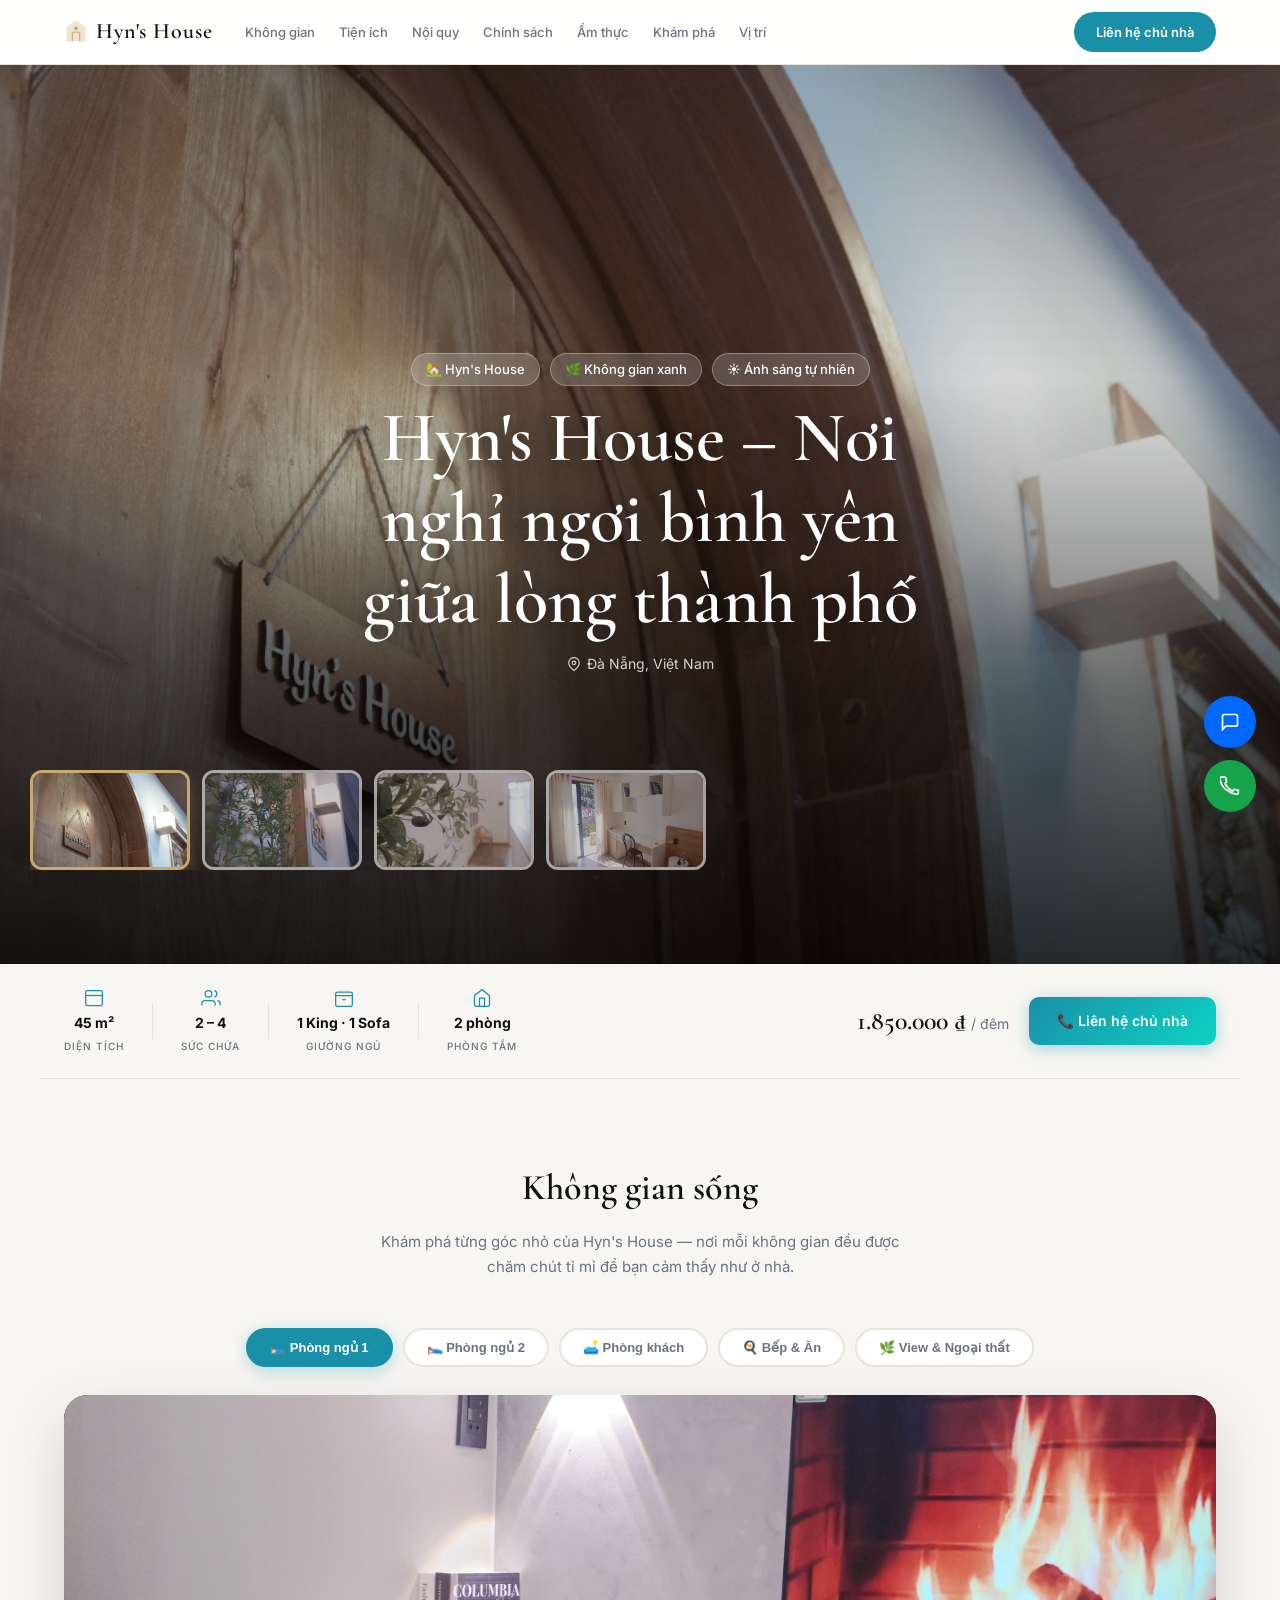
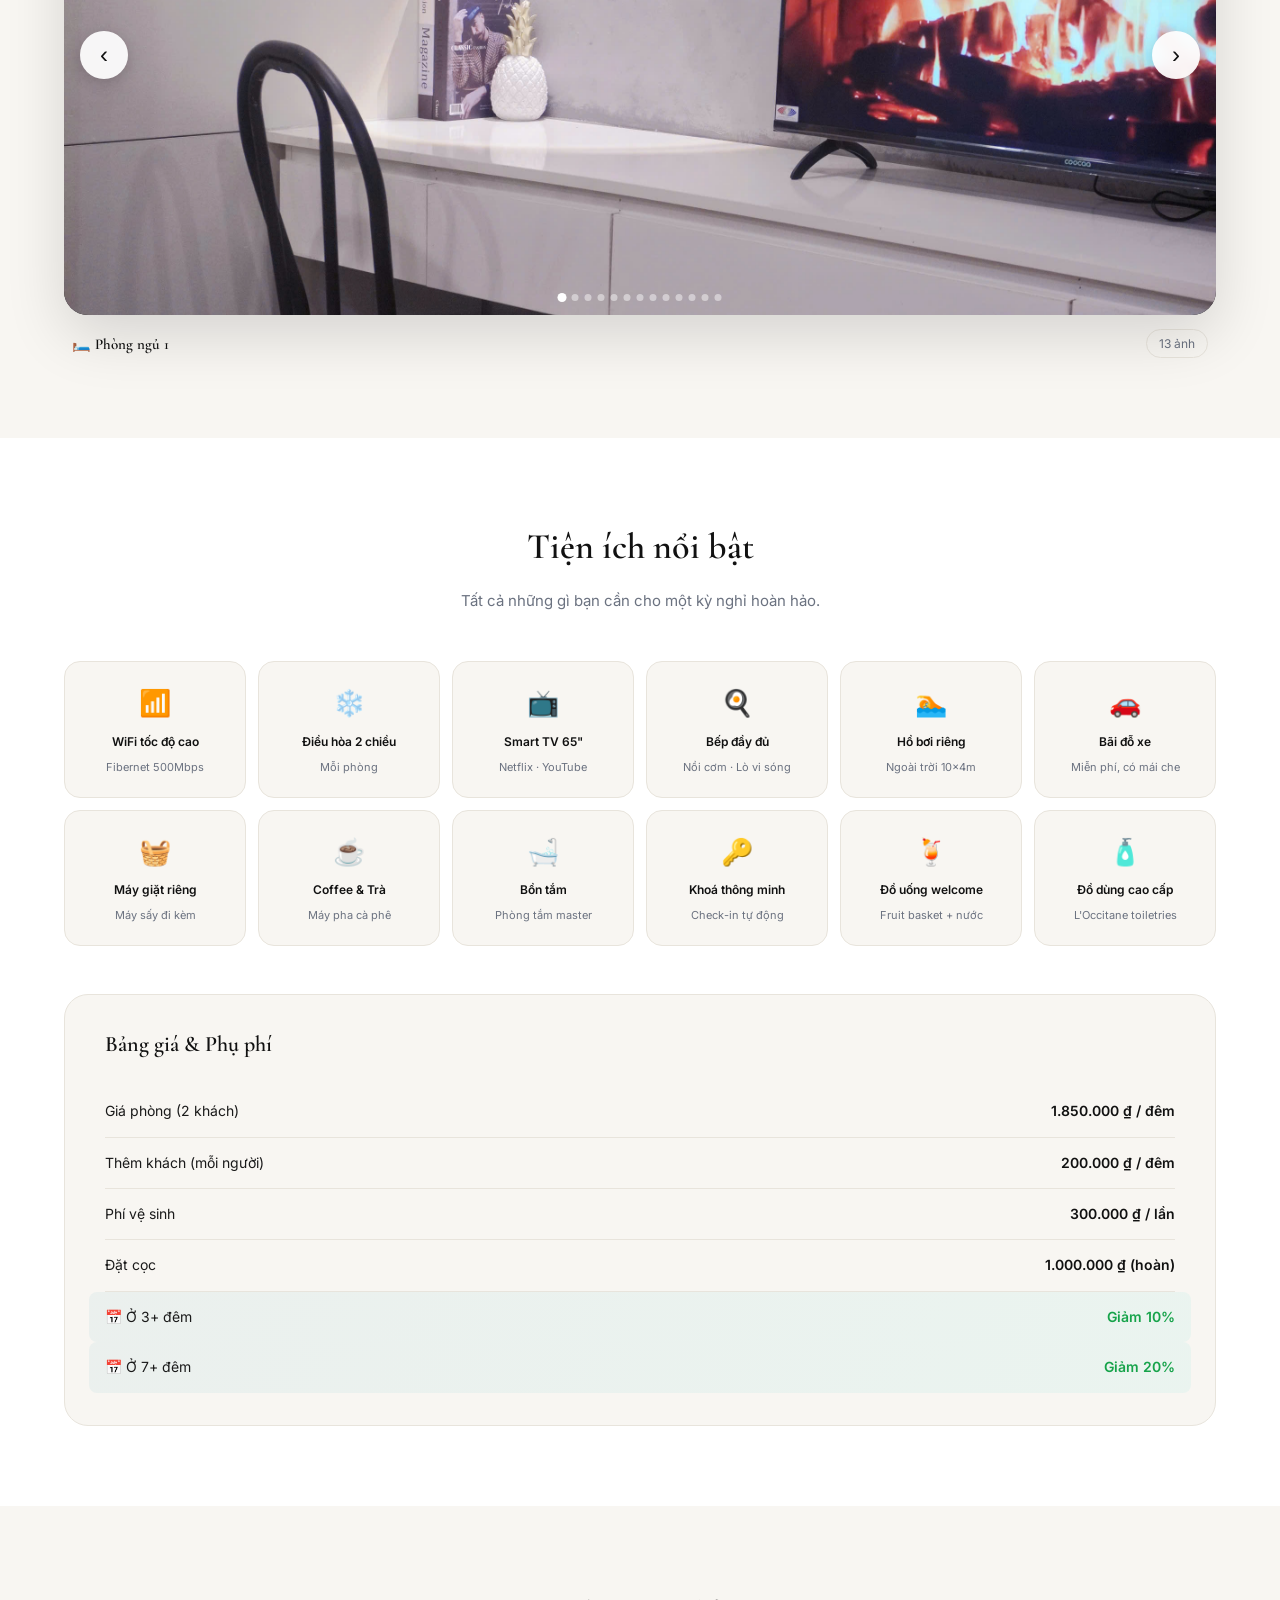
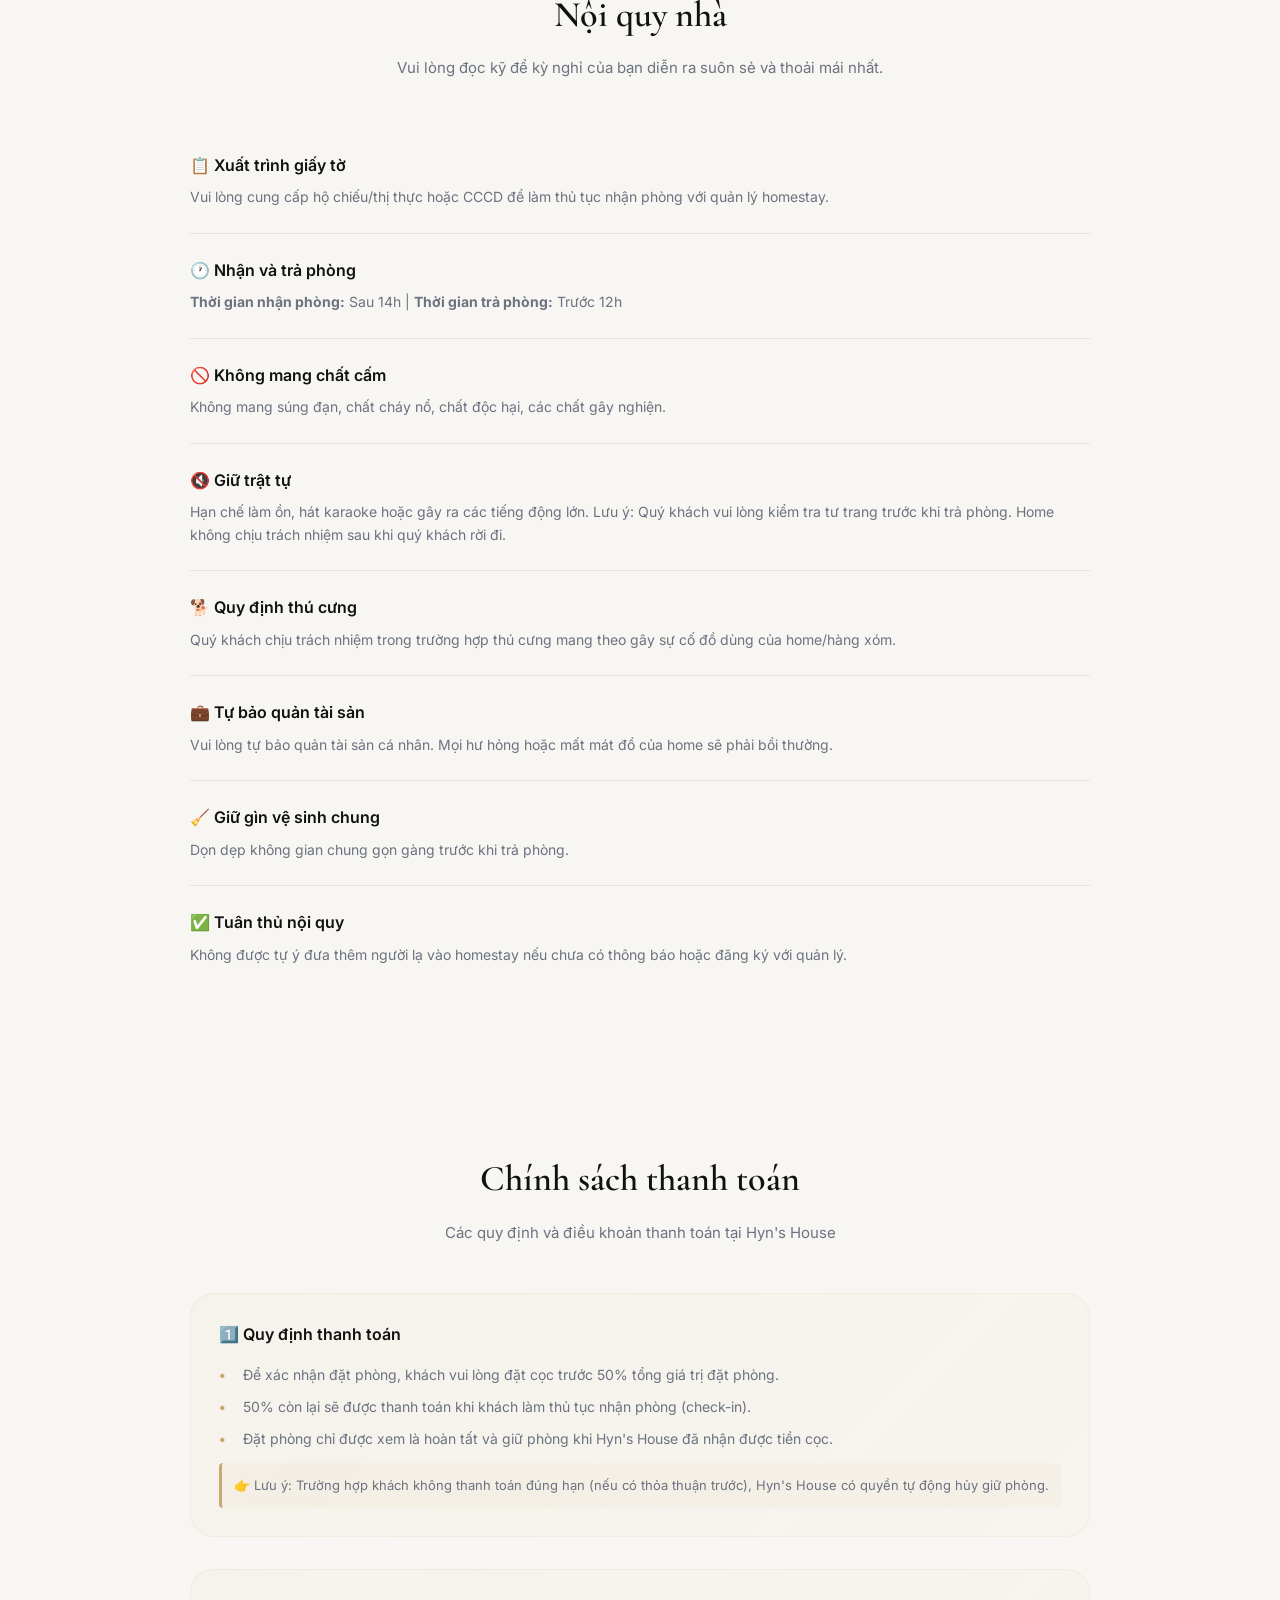
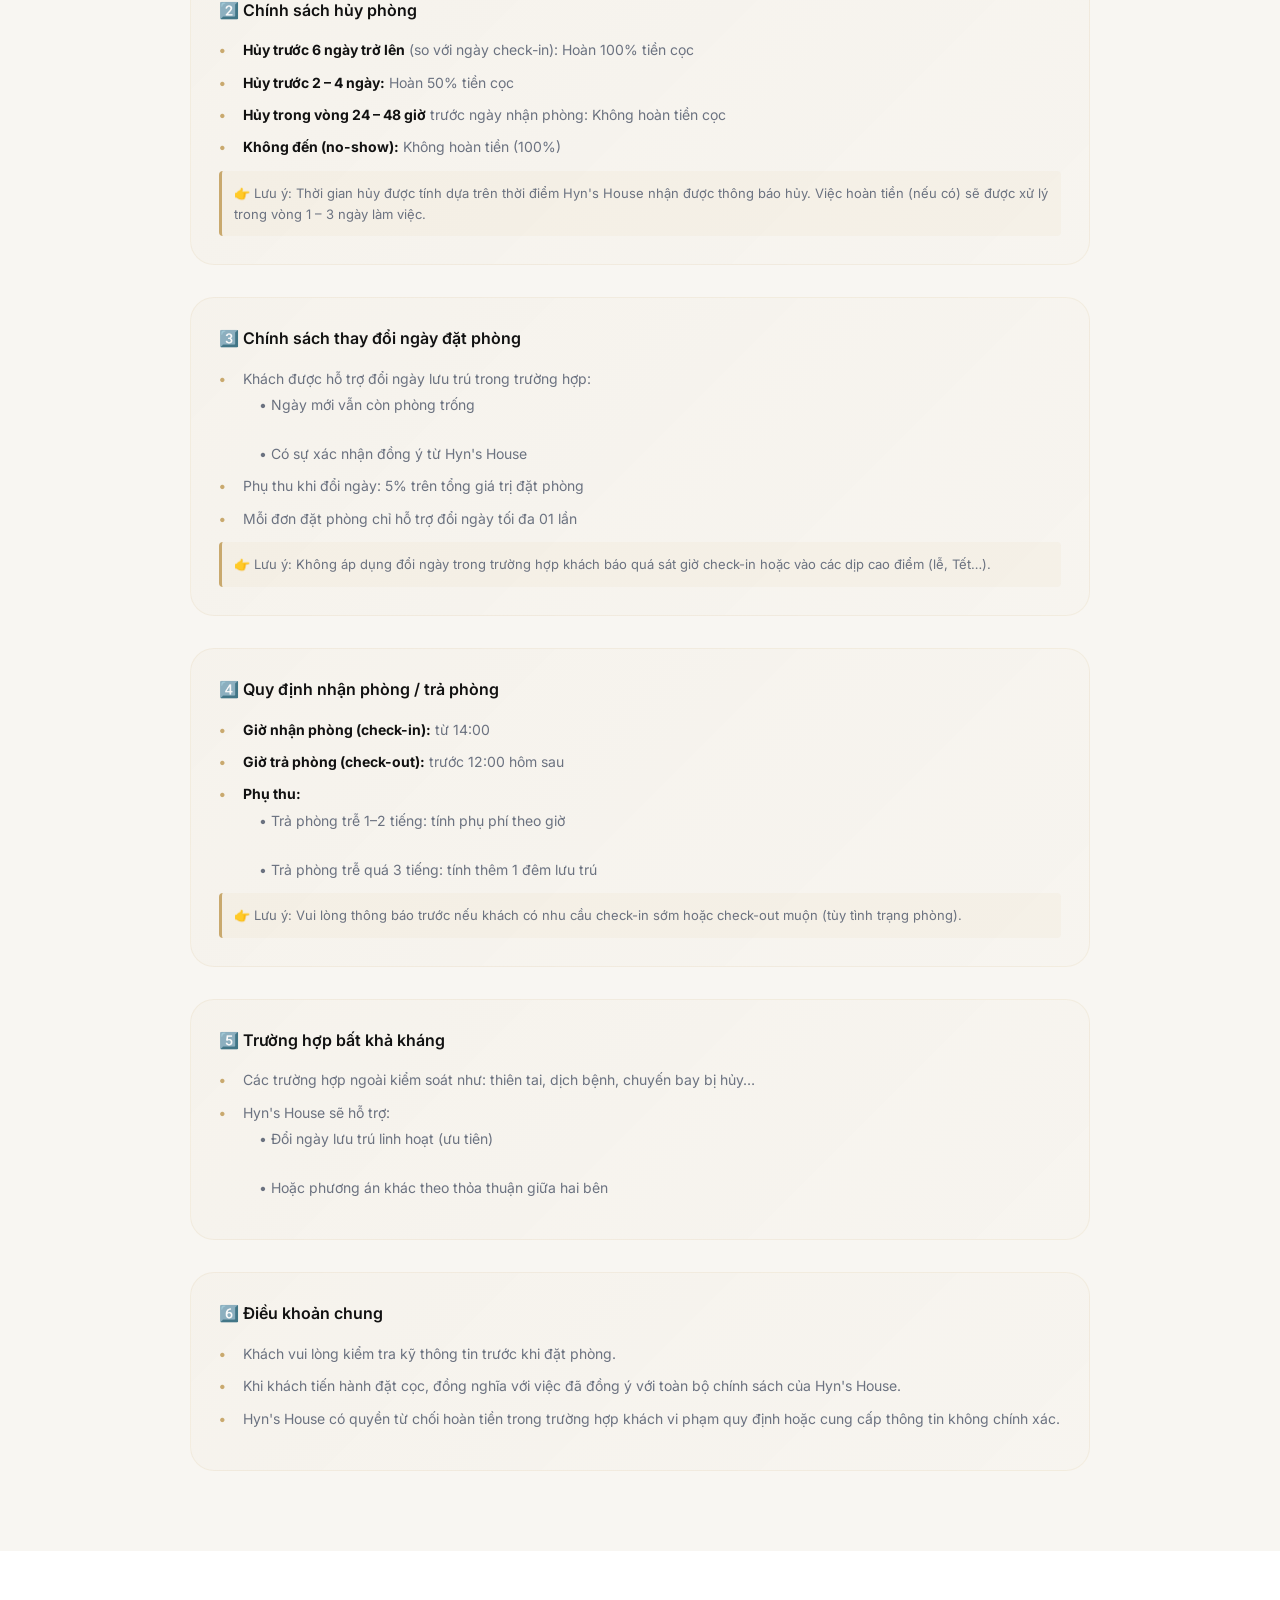
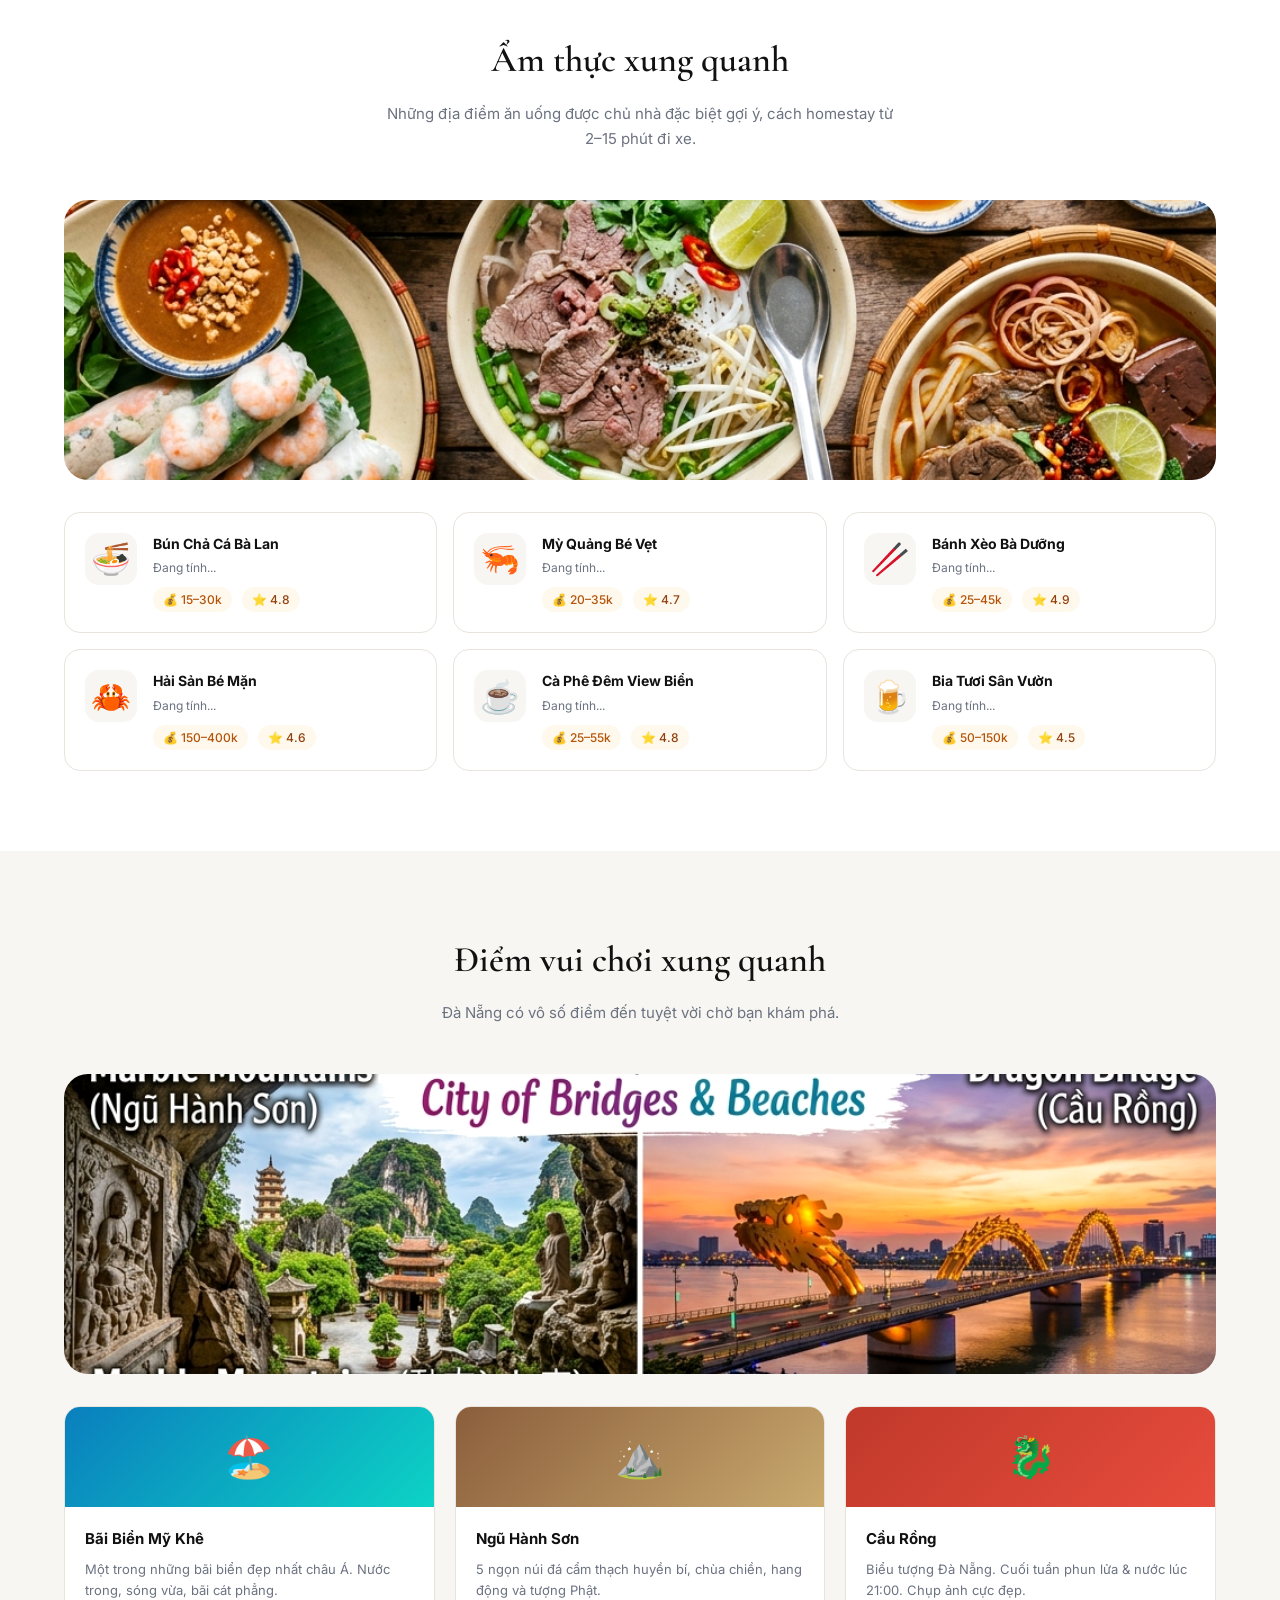
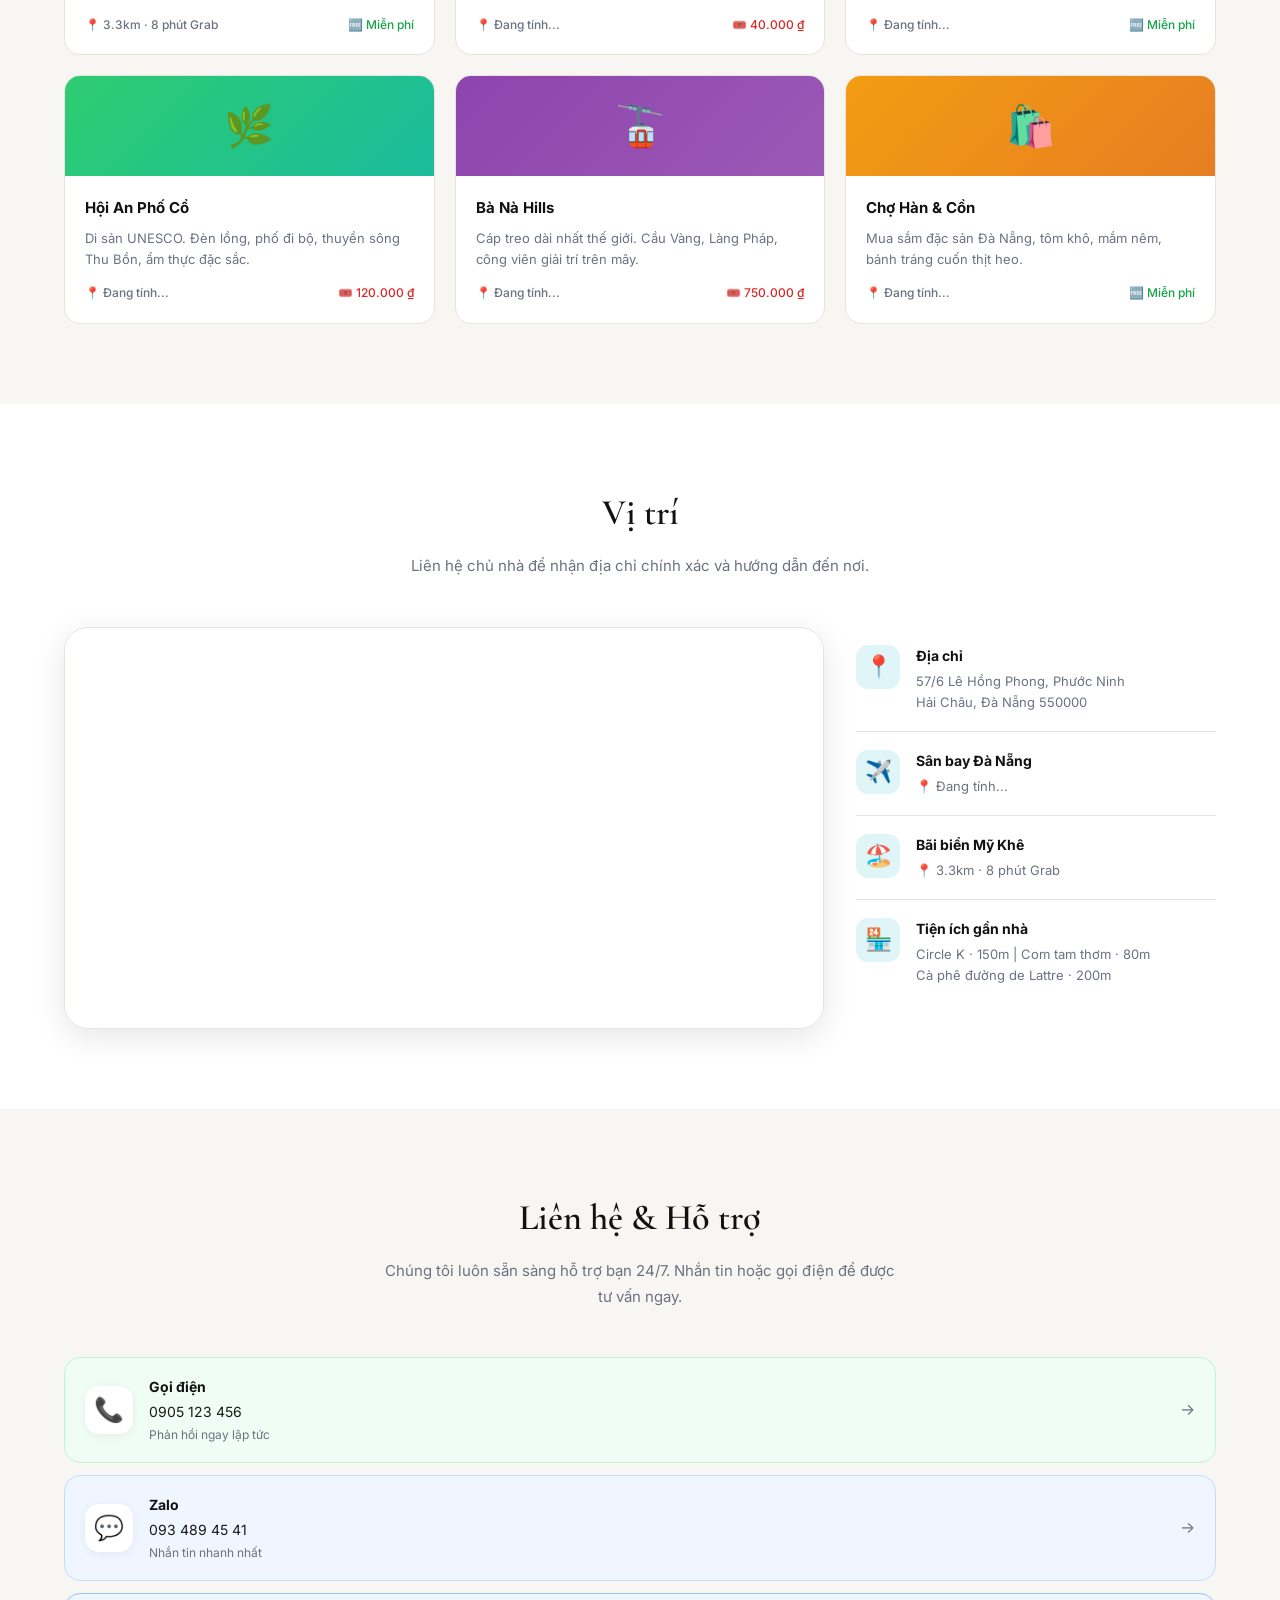
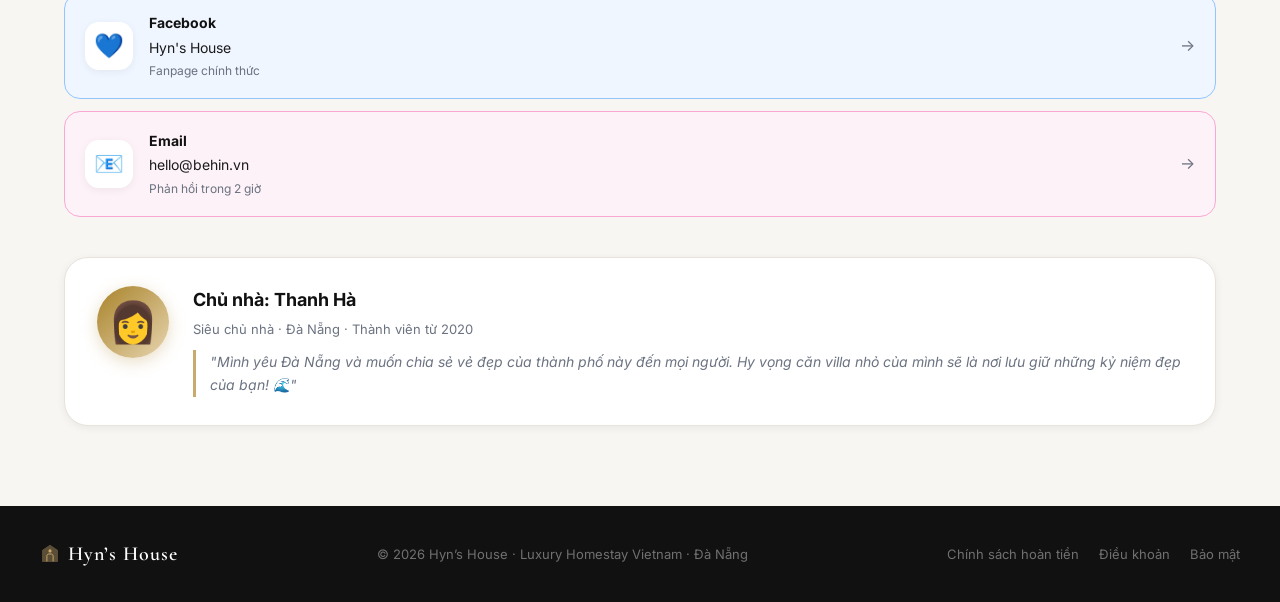
==== commit 4f63ef36: "Optimize images with WebP/crisp-edges, enhance layout, and integrate OSRM for free distance calculat" ====
--- a/loading-page-project/dashboard.html
+++ b/loading-page-project/dashboard.html
@@ -51,12 +51,7 @@
       <div class="banner-overlay"></div>
 
       <!-- Badge on image -->
-      <div class="banner-badge">
-        <span class="badge-star">★</span>
-        <span>4.98</span>
-        <span class="badge-sep">·</span>
-        <span>128 đánh giá</span>
-      </div>
+
 
       <!-- Bottom title overlay -->
       <div class="banner-title-overlay">
@@ -152,29 +147,377 @@
     <div class="container">
       <div class="section-header">
         <h2 class="section-title">Không gian sống</h2>
-        <p class="section-sub">Thiết kế hiện đại, ngập tràn ánh sáng tự nhiên với đầy đủ tiện nghi cho kỳ nghỉ của bạn.
-        </p>
-      </div>
-      <div class="gallery-grid">
-        <div class="gallery-card">
-          <img src="assets/images/room1.png" alt="Phòng ngủ chính" loading="lazy" />
-          <div class="gallery-label">Phòng ngủ chính</div>
-        </div>
-        <div class="gallery-card">
-          <img src="assets/images/room2.png" alt="Phòng khách" loading="lazy" />
-          <div class="gallery-label">Phòng khách & bếp</div>
-        </div>
-        <div class="gallery-card">
-          <img src="assets/images/room3.png" alt="Hồ bơi ngoài trời" loading="lazy" />
-          <div class="gallery-label">Hồ bơi riêng & sân vườn</div>
-        </div>
-        <div class="gallery-card">
-          <img src="assets/images/hero_interior.png" alt="Không gian nội thất" loading="lazy" />
-          <div class="gallery-label">Nội thất cao cấp</div>
-        </div>
-      </div>
+        <p class="section-sub">Khám phá từng góc nhỏ của Hyn's House — nơi mỗi không gian đều được chăm chút tỉ mỉ để
+          bạn cảm thấy như ở nhà.</p>
+      </div>
+
+      <!-- Room tabs -->
+      <div class="room-tabs" id="roomTabs">
+        <button class="room-tab active" data-room="phong_1" onclick="switchRoom('phong_1', this)">🛏️ Phòng ngủ
+          1</button>
+        <button class="room-tab" data-room="phong_2" onclick="switchRoom('phong_2', this)">🛌 Phòng ngủ 2</button>
+        <button class="room-tab" data-room="phong_khach" onclick="switchRoom('phong_khach', this)">🛋️ Phòng
+          khách</button>
+        <button class="room-tab" data-room="phong_bep" onclick="switchRoom('phong_bep', this)">🍳 Bếp & Ăn</button>
+        <button class="room-tab" data-room="view" onclick="switchRoom('view', this)">🌿 View & Ngoại thất</button>
+      </div>
+
+      <!-- Room panels -->
+      <div class="room-panels">
+
+        <!-- PHÒNG NGỦ 1 -->
+        <div class="room-panel active" id="panel-phong_1">
+          <div class="room-hero-slider" id="slider-phong_1">
+            <div class="slider-track" id="track-phong_1">
+              <div class="slide"
+                onclick="openLightbox('assets/anhhin/phong_1/z7705830969476_a82ced091ed9dd26c9cfbc2503d20252.jpg', 'Phòng ngủ 1')">
+                <img src="assets/anhhin/phong_1/z7705830969476_a82ced091ed9dd26c9cfbc2503d20252.jpg" alt="Phòng ngủ 1"
+                  loading="lazy" /></div>
+              <div class="slide"
+                onclick="openLightbox('assets/anhhin/phong_1/z7705830969802_fb29a08de2c26fad1ea3d20c2ea04933.jpg', 'Phòng ngủ 1')">
+                <img src="assets/anhhin/phong_1/z7705830969802_fb29a08de2c26fad1ea3d20c2ea04933.jpg" alt="Phòng ngủ 1"
+                  loading="lazy" /></div>
+              <div class="slide"
+                onclick="openLightbox('assets/anhhin/phong_1/z7705830970097_a06875f7efb944adf938db9f0b76c4f2.jpg', 'Phòng ngủ 1')">
+                <img src="assets/anhhin/phong_1/z7705830970097_a06875f7efb944adf938db9f0b76c4f2.jpg" alt="Phòng ngủ 1"
+                  loading="lazy" /></div>
+              <div class="slide"
+                onclick="openLightbox('assets/anhhin/phong_1/z7705830970215_1bd14310d44a46b16580913aa5996a97.jpg', 'Phòng ngủ 1')">
+                <img src="assets/anhhin/phong_1/z7705830970215_1bd14310d44a46b16580913aa5996a97.jpg" alt="Phòng ngủ 1"
+                  loading="lazy" /></div>
+              <div class="slide"
+                onclick="openLightbox('assets/anhhin/phong_1/z7705830970846_7c374bbf8f2d5c793a6e4ac4d42ead09.jpg', 'Phòng ngủ 1')">
+                <img src="assets/anhhin/phong_1/z7705830970846_7c374bbf8f2d5c793a6e4ac4d42ead09.jpg" alt="Phòng ngủ 1"
+                  loading="lazy" /></div>
+              <div class="slide"
+                onclick="openLightbox('assets/anhhin/phong_1/z7705830971065_964bdad32c1e5c5137ace82d0dbc621e.jpg', 'Phòng ngủ 1')">
+                <img src="assets/anhhin/phong_1/z7705830971065_964bdad32c1e5c5137ace82d0dbc621e.jpg" alt="Phòng ngủ 1"
+                  loading="lazy" /></div>
+              <div class="slide"
+                onclick="openLightbox('assets/anhhin/phong_1/z7705830971344_148aaaae6ab8d14d10372b838c75ec9f.jpg', 'Phòng ngủ 1')">
+                <img src="assets/anhhin/phong_1/z7705830971344_148aaaae6ab8d14d10372b838c75ec9f.jpg" alt="Phòng ngủ 1"
+                  loading="lazy" /></div>
+              <div class="slide"
+                onclick="openLightbox('assets/anhhin/phong_1/z7705830971527_6b5bd09c0b621f8bf63696c142192ad0.jpg', 'Phòng ngủ 1')">
+                <img src="assets/anhhin/phong_1/z7705830971527_6b5bd09c0b621f8bf63696c142192ad0.jpg" alt="Phòng ngủ 1"
+                  loading="lazy" /></div>
+              <div class="slide"
+                onclick="openLightbox('assets/anhhin/phong_1/z7705830971919_9349113ce613fe61e1d400cdc9b29587.jpg', 'Phòng ngủ 1')">
+                <img src="assets/anhhin/phong_1/z7705830971919_9349113ce613fe61e1d400cdc9b29587.jpg" alt="Phòng ngủ 1"
+                  loading="lazy" /></div>
+              <div class="slide"
+                onclick="openLightbox('assets/anhhin/phong_1/z7705830972081_b931c02e67ee5aaae77488734ec4e38b.jpg', 'Phòng ngủ 1')">
+                <img src="assets/anhhin/phong_1/z7705830972081_b931c02e67ee5aaae77488734ec4e38b.jpg" alt="Phòng ngủ 1"
+                  loading="lazy" /></div>
+              <div class="slide"
+                onclick="openLightbox('assets/anhhin/phong_1/z7705830972802_4a16f7f94c11787543def7eace90718b.jpg', 'Phòng ngủ 1')">
+                <img src="assets/anhhin/phong_1/z7705830972802_4a16f7f94c11787543def7eace90718b.jpg" alt="Phòng ngủ 1"
+                  loading="lazy" /></div>
+              <div class="slide"
+                onclick="openLightbox('assets/anhhin/phong_1/z7705830973543_fe1b4f516d97dfb7c1d01b4a34a10796.jpg', 'Phòng ngủ 1')">
+                <img src="assets/anhhin/phong_1/z7705830973543_fe1b4f516d97dfb7c1d01b4a34a10796.jpg" alt="Phòng ngủ 1"
+                  loading="lazy" /></div>
+              <div class="slide"
+                onclick="openLightbox('assets/anhhin/phong_1/z7705830973611_9f4dda0101cce202b68e2c94c9eafb2e.jpg', 'Phòng ngủ 1')">
+                <img src="assets/anhhin/phong_1/z7705830973611_9f4dda0101cce202b68e2c94c9eafb2e.jpg" alt="Phòng ngủ 1"
+                  loading="lazy" /></div>
+            </div>
+            <button class="slider-btn slider-prev" onclick="slideRoom('phong_1', -1)">‹</button>
+            <button class="slider-btn slider-next" onclick="slideRoom('phong_1', 1)">›</button>
+            <div class="slider-dots" id="dots-phong_1"></div>
+          </div>
+          <div class="room-info-bar"><span class="room-badge">🛏️ Phòng ngủ 1</span><span class="room-count">13
+              ảnh</span></div>
+        </div>
+
+        <!-- PHÒNG NGỦ 2 -->
+        <div class="room-panel" id="panel-phong_2">
+          <div class="room-hero-slider" id="slider-phong_2">
+            <div class="slider-track" id="track-phong_2">
+              <div class="slide"
+                onclick="openLightbox('assets/anhhin/phong_2/z7705830994707_22e797e8a7b62416851a18f0ccb04e57.jpg', 'Phòng ngủ 2')">
+                <img src="assets/anhhin/phong_2/z7705830994707_22e797e8a7b62416851a18f0ccb04e57.jpg" alt="Phòng ngủ 2"
+                  loading="lazy" /></div>
+              <div class="slide"
+                onclick="openLightbox('assets/anhhin/phong_2/z7705830995567_6c39319412c23f90d2507053e6e996e8.jpg', 'Phòng ngủ 2')">
+                <img src="assets/anhhin/phong_2/z7705830995567_6c39319412c23f90d2507053e6e996e8.jpg" alt="Phòng ngủ 2"
+                  loading="lazy" /></div>
+              <div class="slide"
+                onclick="openLightbox('assets/anhhin/phong_2/z7705830995827_06447d9e2cba7e59544a5e99f9b6ecbc.jpg', 'Phòng ngủ 2')">
+                <img src="assets/anhhin/phong_2/z7705830995827_06447d9e2cba7e59544a5e99f9b6ecbc.jpg" alt="Phòng ngủ 2"
+                  loading="lazy" /></div>
+              <div class="slide"
+                onclick="openLightbox('assets/anhhin/phong_2/z7705830996915_228f52e67e1ffd3a4e1855f9b15b0eb6.jpg', 'Phòng ngủ 2')">
+                <img src="assets/anhhin/phong_2/z7705830996915_228f52e67e1ffd3a4e1855f9b15b0eb6.jpg" alt="Phòng ngủ 2"
+                  loading="lazy" /></div>
+              <div class="slide"
+                onclick="openLightbox('assets/anhhin/phong_2/z7705830996977_9d3f36e299e0f74e3f91e35bf3cb5766.jpg', 'Phòng ngủ 2')">
+                <img src="assets/anhhin/phong_2/z7705830996977_9d3f36e299e0f74e3f91e35bf3cb5766.jpg" alt="Phòng ngủ 2"
+                  loading="lazy" /></div>
+              <div class="slide"
+                onclick="openLightbox('assets/anhhin/phong_2/z7705830997122_cc01ef8b14f1b484098a28e6708a3b1a.jpg', 'Phòng ngủ 2')">
+                <img src="assets/anhhin/phong_2/z7705830997122_cc01ef8b14f1b484098a28e6708a3b1a.jpg" alt="Phòng ngủ 2"
+                  loading="lazy" /></div>
+              <div class="slide"
+                onclick="openLightbox('assets/anhhin/phong_2/z7705830998697_df5bdaf7e995f55a16500f1376af436b.jpg', 'Phòng ngủ 2')">
+                <img src="assets/anhhin/phong_2/z7705830998697_df5bdaf7e995f55a16500f1376af436b.jpg" alt="Phòng ngủ 2"
+                  loading="lazy" /></div>
+              <div class="slide"
+                onclick="openLightbox('assets/anhhin/phong_2/z7705830998998_afec1f1e17396c780a07e90d37984591.jpg', 'Phòng ngủ 2')">
+                <img src="assets/anhhin/phong_2/z7705830998998_afec1f1e17396c780a07e90d37984591.jpg" alt="Phòng ngủ 2"
+                  loading="lazy" /></div>
+              <div class="slide"
+                onclick="openLightbox('assets/anhhin/phong_2/z7705831027522_93a92131179ed8fe1e83d01069d52983.jpg', 'Phòng ngủ 2')">
+                <img src="assets/anhhin/phong_2/z7705831027522_93a92131179ed8fe1e83d01069d52983.jpg" alt="Phòng ngủ 2"
+                  loading="lazy" /></div>
+              <div class="slide"
+                onclick="openLightbox('assets/anhhin/phong_2/z7705831027692_b00603fd1a191d4b7fa95754efc66b0f.jpg', 'Phòng ngủ 2')">
+                <img src="assets/anhhin/phong_2/z7705831027692_b00603fd1a191d4b7fa95754efc66b0f.jpg" alt="Phòng ngủ 2"
+                  loading="lazy" /></div>
+              <div class="slide"
+                onclick="openLightbox('assets/anhhin/phong_2/z7705831028363_bcab0185f31fa53c85484c2358306250.jpg', 'Phòng ngủ 2')">
+                <img src="assets/anhhin/phong_2/z7705831028363_bcab0185f31fa53c85484c2358306250.jpg" alt="Phòng ngủ 2"
+                  loading="lazy" /></div>
+              <div class="slide"
+                onclick="openLightbox('assets/anhhin/phong_2/z7705831028653_9e35a0c9c0748e93620ffd572c41793c.jpg', 'Phòng ngủ 2')">
+                <img src="assets/anhhin/phong_2/z7705831028653_9e35a0c9c0748e93620ffd572c41793c.jpg" alt="Phòng ngủ 2"
+                  loading="lazy" /></div>
+            </div>
+            <button class="slider-btn slider-prev" onclick="slideRoom('phong_2', -1)">‹</button>
+            <button class="slider-btn slider-next" onclick="slideRoom('phong_2', 1)">›</button>
+            <div class="slider-dots" id="dots-phong_2"></div>
+          </div>
+          <div class="room-info-bar"><span class="room-badge">🛌 Phòng ngủ 2</span><span class="room-count">12
+              ảnh</span></div>
+        </div>
+
+        <!-- PHÒNG KHÁCH -->
+        <div class="room-panel" id="panel-phong_khach">
+          <div class="room-hero-slider" id="slider-phong_khach">
+            <div class="slider-track" id="track-phong_khach">
+              <div class="slide"
+                onclick="openLightbox('assets/anhhin/phong_khach/z7705831083398_eae84a5e7650139b65b5e62e8536202f.jpg', 'Phòng khách')">
+                <img src="assets/anhhin/phong_khach/z7705831083398_eae84a5e7650139b65b5e62e8536202f.jpg"
+                  alt="Phòng khách" loading="lazy" /></div>
+              <div class="slide"
+                onclick="openLightbox('assets/anhhin/phong_khach/z7705831083512_6419fa0f7b7bf10e47d09e43c7f95afd.jpg', 'Phòng khách')">
+                <img src="assets/anhhin/phong_khach/z7705831083512_6419fa0f7b7bf10e47d09e43c7f95afd.jpg"
+                  alt="Phòng khách" loading="lazy" /></div>
+              <div class="slide"
+                onclick="openLightbox('assets/anhhin/phong_khach/z7705831084610_9e184cdfab4ceb3becba1f4aa363e884.jpg', 'Phòng khách')">
+                <img src="assets/anhhin/phong_khach/z7705831084610_9e184cdfab4ceb3becba1f4aa363e884.jpg"
+                  alt="Phòng khách" loading="lazy" /></div>
+              <div class="slide"
+                onclick="openLightbox('assets/anhhin/phong_khach/z7705831084856_3d6948fb9bea446562d2f476ec93aa9a.jpg', 'Phòng khách')">
+                <img src="assets/anhhin/phong_khach/z7705831084856_3d6948fb9bea446562d2f476ec93aa9a.jpg"
+                  alt="Phòng khách" loading="lazy" /></div>
+              <div class="slide"
+                onclick="openLightbox('assets/anhhin/phong_khach/z7705831084907_df47053a89a7f49a0f3a7b00ba01d025.jpg', 'Phòng khách')">
+                <img src="assets/anhhin/phong_khach/z7705831084907_df47053a89a7f49a0f3a7b00ba01d025.jpg"
+                  alt="Phòng khách" loading="lazy" /></div>
+              <div class="slide"
+                onclick="openLightbox('assets/anhhin/phong_khach/z7705831085010_070c34d5ecc6bea3c1bad1fa40fa6c0a.jpg', 'Phòng khách')">
+                <img src="assets/anhhin/phong_khach/z7705831085010_070c34d5ecc6bea3c1bad1fa40fa6c0a.jpg"
+                  alt="Phòng khách" loading="lazy" /></div>
+              <div class="slide"
+                onclick="openLightbox('assets/anhhin/phong_khach/z7705831085341_1423c50d5d0756beca84960831fb1371.jpg', 'Phòng khách')">
+                <img src="assets/anhhin/phong_khach/z7705831085341_1423c50d5d0756beca84960831fb1371.jpg"
+                  alt="Phòng khách" loading="lazy" /></div>
+              <div class="slide"
+                onclick="openLightbox('assets/anhhin/phong_khach/z7705831086311_f08a330de3092453e42430d664723bf1.jpg', 'Phòng khách')">
+                <img src="assets/anhhin/phong_khach/z7705831086311_f08a330de3092453e42430d664723bf1.jpg"
+                  alt="Phòng khách" loading="lazy" /></div>
+              <div class="slide"
+                onclick="openLightbox('assets/anhhin/phong_khach/z7705831086426_9c6793560ae1344ec6608903da3e3cf6.jpg', 'Phòng khách')">
+                <img src="assets/anhhin/phong_khach/z7705831086426_9c6793560ae1344ec6608903da3e3cf6.jpg"
+                  alt="Phòng khách" loading="lazy" /></div>
+              <div class="slide"
+                onclick="openLightbox('assets/anhhin/phong_khach/z7705831086534_b692962cefeb7010aaa3d1b31947022e.jpg', 'Phòng khách')">
+                <img src="assets/anhhin/phong_khach/z7705831086534_b692962cefeb7010aaa3d1b31947022e.jpg"
+                  alt="Phòng khách" loading="lazy" /></div>
+              <div class="slide"
+                onclick="openLightbox('assets/anhhin/phong_khach/z7705831086813_7a7a6f8b89f60ee15fc1f499e5f7b940.jpg', 'Phòng khách')">
+                <img src="assets/anhhin/phong_khach/z7705831086813_7a7a6f8b89f60ee15fc1f499e5f7b940.jpg"
+                  alt="Phòng khách" loading="lazy" /></div>
+              <div class="slide"
+                onclick="openLightbox('assets/anhhin/phong_khach/z7705831087508_9726000e1f0ed97770bd3b12477aea2e.jpg', 'Phòng khách')">
+                <img src="assets/anhhin/phong_khach/z7705831087508_9726000e1f0ed97770bd3b12477aea2e.jpg"
+                  alt="Phòng khách" loading="lazy" /></div>
+            </div>
+            <button class="slider-btn slider-prev" onclick="slideRoom('phong_khach', -1)">‹</button>
+            <button class="slider-btn slider-next" onclick="slideRoom('phong_khach', 1)">›</button>
+            <div class="slider-dots" id="dots-phong_khach"></div>
+          </div>
+          <div class="room-info-bar"><span class="room-badge">🛋️ Phòng khách</span><span class="room-count">12
+              ảnh</span></div>
+        </div>
+
+        <!-- BẾP & ĂN -->
+        <div class="room-panel" id="panel-phong_bep">
+          <div class="room-hero-slider" id="slider-phong_bep">
+            <div class="slider-track" id="track-phong_bep">
+              <div class="slide"
+                onclick="openLightbox('assets/anhhin/phong_bep/z7705831039073_c277f72b63dc82555a34c7f036114e62.jpg', 'Bếp & Phòng ăn')">
+                <img src="assets/anhhin/phong_bep/z7705831039073_c277f72b63dc82555a34c7f036114e62.jpg" alt="Bếp"
+                  loading="lazy" /></div>
+              <div class="slide"
+                onclick="openLightbox('assets/anhhin/phong_bep/z7705831039090_1adcc37e075cdfdb6f228b86e43dbbe0.jpg', 'Bếp & Phòng ăn')">
+                <img src="assets/anhhin/phong_bep/z7705831039090_1adcc37e075cdfdb6f228b86e43dbbe0.jpg" alt="Bếp"
+                  loading="lazy" /></div>
+              <div class="slide"
+                onclick="openLightbox('assets/anhhin/phong_bep/z7705831039255_9444e15f36c99d5fefd7acd5dc441e0c.jpg', 'Bếp & Phòng ăn')">
+                <img src="assets/anhhin/phong_bep/z7705831039255_9444e15f36c99d5fefd7acd5dc441e0c.jpg" alt="Bếp"
+                  loading="lazy" /></div>
+              <div class="slide"
+                onclick="openLightbox('assets/anhhin/phong_bep/z7705831039344_3e2cc621ef123ba0a98ab4ba1ffd610b.jpg', 'Bếp & Phòng ăn')">
+                <img src="assets/anhhin/phong_bep/z7705831039344_3e2cc621ef123ba0a98ab4ba1ffd610b.jpg" alt="Bếp"
+                  loading="lazy" /></div>
+              <div class="slide"
+                onclick="openLightbox('assets/anhhin/phong_bep/z7705831040091_d9f60e47749a0565680e5484add010ea.jpg', 'Bếp & Phòng ăn')">
+                <img src="assets/anhhin/phong_bep/z7705831040091_d9f60e47749a0565680e5484add010ea.jpg" alt="Bếp"
+                  loading="lazy" /></div>
+              <div class="slide"
+                onclick="openLightbox('assets/anhhin/phong_bep/z7705831040574_e35e4d203b62344c59679c4bf3c86e17.jpg', 'Bếp & Phòng ăn')">
+                <img src="assets/anhhin/phong_bep/z7705831040574_e35e4d203b62344c59679c4bf3c86e17.jpg" alt="Bếp"
+                  loading="lazy" /></div>
+              <div class="slide"
+                onclick="openLightbox('assets/anhhin/phong_bep/z7705831040812_6472042c46d53226d6391f96332dab06.jpg', 'Bếp & Phòng ăn')">
+                <img src="assets/anhhin/phong_bep/z7705831040812_6472042c46d53226d6391f96332dab06.jpg" alt="Bếp"
+                  loading="lazy" /></div>
+              <div class="slide"
+                onclick="openLightbox('assets/anhhin/phong_bep/z7705831040964_9682621583951be9e43ba82f40ee29d1.jpg', 'Bếp & Phòng ăn')">
+                <img src="assets/anhhin/phong_bep/z7705831040964_9682621583951be9e43ba82f40ee29d1.jpg" alt="Bếp"
+                  loading="lazy" /></div>
+              <div class="slide"
+                onclick="openLightbox('assets/anhhin/phong_bep/z7705831055217_58788a2aafef814949c8480c273a277d.jpg', 'Bếp & Phòng ăn')">
+                <img src="assets/anhhin/phong_bep/z7705831055217_58788a2aafef814949c8480c273a277d.jpg" alt="Bếp"
+                  loading="lazy" /></div>
+              <div class="slide"
+                onclick="openLightbox('assets/anhhin/phong_bep/z7705831061349_6fc601ef36d7af39bdd86c8772003530.jpg', 'Bếp & Phòng ăn')">
+                <img src="assets/anhhin/phong_bep/z7705831061349_6fc601ef36d7af39bdd86c8772003530.jpg" alt="Bếp"
+                  loading="lazy" /></div>
+              <div class="slide"
+                onclick="openLightbox('assets/anhhin/phong_bep/z7705831062002_d73c283d5a66193e063253ec432e0a27.jpg', 'Bếp & Phòng ăn')">
+                <img src="assets/anhhin/phong_bep/z7705831062002_d73c283d5a66193e063253ec432e0a27.jpg" alt="Bếp"
+                  loading="lazy" /></div>
+            </div>
+            <button class="slider-btn slider-prev" onclick="slideRoom('phong_bep', -1)">‹</button>
+            <button class="slider-btn slider-next" onclick="slideRoom('phong_bep', 1)">›</button>
+            <div class="slider-dots" id="dots-phong_bep"></div>
+          </div>
+          <div class="room-info-bar"><span class="room-badge">🍳 Bếp & Phòng ăn</span><span class="room-count">11
+              ảnh</span></div>
+        </div>
+
+        <!-- VIEW & NGOẠI THẤT -->
+        <div class="room-panel" id="panel-view">
+          <div class="room-hero-slider" id="slider-view">
+            <div class="slider-track" id="track-view">
+              <div class="slide"
+                onclick="openLightbox('assets/anhhin/view/z7705831112572_97b2d5843912cb5317068f97fd3f9271.jpg', 'View & Ngoại thất')">
+                <img src="assets/anhhin/view/z7705831112572_97b2d5843912cb5317068f97fd3f9271.jpg" alt="View"
+                  loading="lazy" /></div>
+              <div class="slide"
+                onclick="openLightbox('assets/anhhin/view/z7705831112905_9e184cdfab4ceb3becba1f4aa363e884.jpg', 'View & Ngoại thất')">
+                <img src="assets/anhhin/view/z7705831112905_9e184cdfab4ceb3becba1f4aa363e884.jpg" alt="View"
+                  loading="lazy" /></div>
+              <div class="slide"
+                onclick="openLightbox('assets/anhhin/view/z7705831113643_b7914dc27e1c3049cd04cef125df8427.jpg', 'View & Ngoại thất')">
+                <img src="assets/anhhin/view/z7705831113643_b7914dc27e1c3049cd04cef125df8427.jpg" alt="View"
+                  loading="lazy" /></div>
+              <div class="slide"
+                onclick="openLightbox('assets/anhhin/view/z7705831113766_efdc8af20afbf96b7afbd39b5decb6f1.jpg', 'View & Ngoại thất')">
+                <img src="assets/anhhin/view/z7705831113766_efdc8af20afbf96b7afbd39b5decb6f1.jpg" alt="View"
+                  loading="lazy" /></div>
+              <div class="slide"
+                onclick="openLightbox('assets/anhhin/view/z7705831113940_fa96344429c86222aa06553653536eec.jpg', 'View & Ngoại thất')">
+                <img src="assets/anhhin/view/z7705831113940_fa96344429c86222aa06553653536eec.jpg" alt="View"
+                  loading="lazy" /></div>
+              <div class="slide"
+                onclick="openLightbox('assets/anhhin/view/z7705831114107_2fa7b042d3e12162d6f95c25a4f523ea.jpg', 'View & Ngoại thất')">
+                <img src="assets/anhhin/view/z7705831114107_2fa7b042d3e12162d6f95c25a4f523ea.jpg" alt="View"
+                  loading="lazy" /></div>
+              <div class="slide"
+                onclick="openLightbox('assets/anhhin/view/z7705831114125_a83ab6d6f27f6f03a81b16917b52fce1.jpg', 'View & Ngoại thất')">
+                <img src="assets/anhhin/view/z7705831114125_a83ab6d6f27f6f03a81b16917b52fce1.jpg" alt="View"
+                  loading="lazy" /></div>
+              <div class="slide"
+                onclick="openLightbox('assets/anhhin/view/z7705831115287_e9c91f5f598aead045421d88fd895d2d.jpg', 'View & Ngoại thất')">
+                <img src="assets/anhhin/view/z7705831115287_e9c91f5f598aead045421d88fd895d2d.jpg" alt="View"
+                  loading="lazy" /></div>
+              <div class="slide"
+                onclick="openLightbox('assets/anhhin/view/z7705831115403_1d90ea7dc282d006e42a214729a667ee.jpg', 'View & Ngoại thất')">
+                <img src="assets/anhhin/view/z7705831115403_1d90ea7dc282d006e42a214729a667ee.jpg" alt="View"
+                  loading="lazy" /></div>
+              <div class="slide"
+                onclick="openLightbox('assets/anhhin/view/z7705831116010_3cfec773d1343de8e787225cb3b81820.jpg', 'View & Ngoại thất')">
+                <img src="assets/anhhin/view/z7705831116010_3cfec773d1343de8e787225cb3b81820.jpg" alt="View"
+                  loading="lazy" /></div>
+              <div class="slide"
+                onclick="openLightbox('assets/anhhin/view/z7705831116220_b1a795cb2d94d7ea051351e543245ba2.jpg', 'View & Ngoại thất')">
+                <img src="assets/anhhin/view/z7705831116220_b1a795cb2d94d7ea051351e543245ba2.jpg" alt="View"
+                  loading="lazy" /></div>
+              <div class="slide"
+                onclick="openLightbox('assets/anhhin/view/z7705831116980_b8b1bea495f8c9f6f5931fe3dff5d6d3.jpg', 'View & Ngoại thất')">
+                <img src="assets/anhhin/view/z7705831116980_b8b1bea495f8c9f6f5931fe3dff5d6d3.jpg" alt="View"
+                  loading="lazy" /></div>
+              <div class="slide"
+                onclick="openLightbox('assets/anhhin/view/z7705831117256_37fbc0db7c00309cc29377054700cab0.jpg', 'View & Ngoại thất')">
+                <img src="assets/anhhin/view/z7705831117256_37fbc0db7c00309cc29377054700cab0.jpg" alt="View"
+                  loading="lazy" /></div>
+              <div class="slide"
+                onclick="openLightbox('assets/anhhin/view/z7705831117721_1862b2a4a732b2c182a8d676aa8fd3a6.jpg', 'View & Ngoại thất')">
+                <img src="assets/anhhin/view/z7705831117721_1862b2a4a732b2c182a8d676aa8fd3a6.jpg" alt="View"
+                  loading="lazy" /></div>
+              <div class="slide"
+                onclick="openLightbox('assets/anhhin/view/z7705831137585_b646c2bad73d85418a98de70bd719692.jpg', 'View & Ngoại thất')">
+                <img src="assets/anhhin/view/z7705831137585_b646c2bad73d85418a98de70bd719692.jpg" alt="View"
+                  loading="lazy" /></div>
+              <div class="slide"
+                onclick="openLightbox('assets/anhhin/view/z7705831138610_59ddf41e9dc2f1a36d5eb905e8f086ce.jpg', 'View & Ngoại thất')">
+                <img src="assets/anhhin/view/z7705831138610_59ddf41e9dc2f1a36d5eb905e8f086ce.jpg" alt="View"
+                  loading="lazy" /></div>
+              <div class="slide"
+                onclick="openLightbox('assets/anhhin/view/z7705831139000_f9dce96cc497c2849864a7ebaadbdc15.jpg', 'View & Ngoại thất')">
+                <img src="assets/anhhin/view/z7705831139000_f9dce96cc497c2849864a7ebaadbdc15.jpg" alt="View"
+                  loading="lazy" /></div>
+              <div class="slide"
+                onclick="openLightbox('assets/anhhin/view/z7705831139226_79e3ea17a167845ad3cf16d3cc927b1f.jpg', 'View & Ngoại thất')">
+                <img src="assets/anhhin/view/z7705831139226_79e3ea17a167845ad3cf16d3cc927b1f.jpg" alt="View"
+                  loading="lazy" /></div>
+              <div class="slide"
+                onclick="openLightbox('assets/anhhin/view/z7705831139261_e9a78d9f81bad5af604fa4c14b74a056.jpg', 'View & Ngoại thất')">
+                <img src="assets/anhhin/view/z7705831139261_e9a78d9f81bad5af604fa4c14b74a056.jpg" alt="View"
+                  loading="lazy" /></div>
+              <div class="slide"
+                onclick="openLightbox('assets/anhhin/view/z7705831139331_e1091d7aab8b03bb9463ccce100c42ce.jpg', 'View & Ngoại thất')">
+                <img src="assets/anhhin/view/z7705831139331_e1091d7aab8b03bb9463ccce100c42ce.jpg" alt="View"
+                  loading="lazy" /></div>
+            </div>
+            <button class="slider-btn slider-prev" onclick="slideRoom('view', -1)">‹</button>
+            <button class="slider-btn slider-next" onclick="slideRoom('view', 1)">›</button>
+            <div class="slider-dots" id="dots-view"></div>
+          </div>
+          <div class="room-info-bar"><span class="room-badge">🌿 View & Ngoại thất</span><span class="room-count">20
+              ảnh</span></div>
+        </div>
+
+      </div><!-- end room-panels -->
     </div>
   </section>
+
+  <!-- ===== LIGHTBOX ===== -->
+  <div class="lightbox-overlay" id="lightboxOverlay" onclick="closeLightbox()">
+    <button class="lightbox-close" onclick="closeLightbox()">✕</button>
+    <button class="lightbox-nav lightbox-prev" id="lightboxPrev"
+      onclick="event.stopPropagation(); lightboxNav(-1)">‹</button>
+    <div class="lightbox-content" onclick="event.stopPropagation()">
+      <img id="lightboxImg" src="" alt="" />
+      <p id="lightboxCaption"></p>
+    </div>
+    <button class="lightbox-nav lightbox-next" id="lightboxNext"
+      onclick="event.stopPropagation(); lightboxNav(1)">›</button>
+  </div>
 
   <!-- ===== AMENITIES SECTION ===== -->
   <section class="section section-alt" id="amenities">
@@ -302,7 +645,8 @@
           </li>
           <li>
             <h3>🔇 Giữ trật tự</h3>
-            <p>Hạn chế làm ồn, hát karaoke hoặc gây ra các tiếng động lớn. Lưu ý: Quý khách vui lòng kiểm tra tư trang trước khi trả phòng. Home không chịu trách nhiệm sau khi quý khách rời đi.</p>
+            <p>Hạn chế làm ồn, hát karaoke hoặc gây ra các tiếng động lớn. Lưu ý: Quý khách vui lòng kiểm tra tư trang
+              trước khi trả phòng. Home không chịu trách nhiệm sau khi quý khách rời đi.</p>
           </li>
           <li>
             <h3>🐕 Quy định thú cưng</h3>
@@ -340,7 +684,8 @@
             <li>50% còn lại sẽ được thanh toán khi khách làm thủ tục nhận phòng (check-in).</li>
             <li>Đặt phòng chỉ được xem là hoàn tất và giữ phòng khi Hyn's House đã nhận được tiền cọc.</li>
           </ul>
-          <p class="policy-note">👉 Lưu ý: Trường hợp khách không thanh toán đúng hạn (nếu có thỏa thuận trước), Hyn's House có quyền tự động hủy giữ phòng.</p>
+          <p class="policy-note">👉 Lưu ý: Trường hợp khách không thanh toán đúng hạn (nếu có thỏa thuận trước), Hyn's
+            House có quyền tự động hủy giữ phòng.</p>
         </div>
 
         <div class="policy-item">
@@ -351,7 +696,8 @@
             <li><strong>Hủy trong vòng 24 – 48 giờ</strong> trước ngày nhận phòng: Không hoàn tiền cọc</li>
             <li><strong>Không đến (no-show):</strong> Không hoàn tiền (100%)</li>
           </ul>
-          <p class="policy-note">👉 Lưu ý: Thời gian hủy được tính dựa trên thời điểm Hyn's House nhận được thông báo hủy. Việc hoàn tiền (nếu có) sẽ được xử lý trong vòng 1 – 3 ngày làm việc.</p>
+          <p class="policy-note">👉 Lưu ý: Thời gian hủy được tính dựa trên thời điểm Hyn's House nhận được thông báo
+            hủy. Việc hoàn tiền (nếu có) sẽ được xử lý trong vòng 1 – 3 ngày làm việc.</p>
         </div>
 
         <div class="policy-item">
@@ -364,7 +710,8 @@
             <li>Phụ thu khi đổi ngày: 5% trên tổng giá trị đặt phòng</li>
             <li>Mỗi đơn đặt phòng chỉ hỗ trợ đổi ngày tối đa 01 lần</li>
           </ul>
-          <p class="policy-note">👉 Lưu ý: Không áp dụng đổi ngày trong trường hợp khách báo quá sát giờ check-in hoặc vào các dịp cao điểm (lễ, Tết…).</p>
+          <p class="policy-note">👉 Lưu ý: Không áp dụng đổi ngày trong trường hợp khách báo quá sát giờ check-in hoặc
+            vào các dịp cao điểm (lễ, Tết…).</p>
         </div>
 
         <div class="policy-item">
@@ -377,7 +724,8 @@
               <span class="sub-indent">• Trả phòng trễ quá 3 tiếng: tính thêm 1 đêm lưu trú</span>
             </li>
           </ul>
-          <p class="policy-note">👉 Lưu ý: Vui lòng thông báo trước nếu khách có nhu cầu check-in sớm hoặc check-out muộn (tùy tình trạng phòng).</p>
+          <p class="policy-note">👉 Lưu ý: Vui lòng thông báo trước nếu khách có nhu cầu check-in sớm hoặc check-out
+            muộn (tùy tình trạng phòng).</p>
         </div>
 
         <div class="policy-item">
@@ -396,7 +744,8 @@
           <ul class="policy-list">
             <li>Khách vui lòng kiểm tra kỹ thông tin trước khi đặt phòng.</li>
             <li>Khi khách tiến hành đặt cọc, đồng nghĩa với việc đã đồng ý với toàn bộ chính sách của Hyn's House.</li>
-            <li>Hyn's House có quyền từ chối hoàn tiền trong trường hợp khách vi phạm quy định hoặc cung cấp thông tin không chính xác.</li>
+            <li>Hyn's House có quyền từ chối hoàn tiền trong trường hợp khách vi phạm quy định hoặc cung cấp thông tin
+              không chính xác.</li>
           </ul>
         </div>
       </div>
@@ -418,7 +767,7 @@
           <div class="food-emoji">🍜</div>
           <div class="food-info">
             <h4>Bún Chả Cá Bà Lan</h4>
-            <p>Đặc sản Đà Nẵng số 1 · 2 phút đi xe</p>
+            <p><span data-location="bun-cha-ca-distance">Đang tính...</span></p>
             <div class="food-meta">
               <span class="food-price">💰 15–30k</span>
               <span class="food-rating">⭐ 4.8</span>
@@ -429,7 +778,7 @@
           <div class="food-emoji">🦐</div>
           <div class="food-info">
             <h4>Mỳ Quảng Bé Vẹt</h4>
-            <p>Mỳ quảng chuẩn vị quê · 5 phút đi bộ</p>
+            <p><span data-location="mi-quang-distance">Đang tính...</span></p>
             <div class="food-meta">
               <span class="food-price">💰 20–35k</span>
               <span class="food-rating">⭐ 4.7</span>
@@ -440,7 +789,7 @@
           <div class="food-emoji">🥢</div>
           <div class="food-info">
             <h4>Bánh Xèo Bà Dưỡng</h4>
-            <p>Bánh xèo giòn tan, nổi tiếng nhất ĐN · 8 phút</p>
+            <p><span data-location="banh-xeo-distance">Đang tính...</span></p>
             <div class="food-meta">
               <span class="food-price">💰 25–45k</span>
               <span class="food-rating">⭐ 4.9</span>
@@ -451,7 +800,7 @@
           <div class="food-emoji">🦀</div>
           <div class="food-info">
             <h4>Hải Sản Bé Mặn</h4>
-            <p>Hải sản tươi sống, cá chình, tôm hùm · 5 phút</p>
+            <p><span data-location="hai-san-distance">Đang tính...</span></p>
             <div class="food-meta">
               <span class="food-price">💰 150–400k</span>
               <span class="food-rating">⭐ 4.6</span>
@@ -462,7 +811,7 @@
           <div class="food-emoji">☕</div>
           <div class="food-info">
             <h4>Cà Phê Đêm View Biển</h4>
-            <p>Cà phê sáng view Mỹ Khê · ngay trước nhà</p>
+            <p><span data-location="ca-phe-distance">Đang tính...</span></p>
             <div class="food-meta">
               <span class="food-price">💰 25–55k</span>
               <span class="food-rating">⭐ 4.8</span>
@@ -473,7 +822,7 @@
           <div class="food-emoji">🍺</div>
           <div class="food-info">
             <h4>Bia Tươi Sân Vườn</h4>
-            <p>Nhậu vỉa hè, bia hơi, đồ nướng · 3 phút</p>
+            <p><span data-location="bia-tuoi-distance">Đang tính...</span></p>
             <div class="food-meta">
               <span class="food-price">💰 50–150k</span>
               <span class="food-rating">⭐ 4.5</span>
@@ -501,7 +850,7 @@
             <h4>Bãi Biển Mỹ Khê</h4>
             <p>Một trong những bãi biển đẹp nhất châu Á. Nước trong, sóng vừa, bãi cát phẳng.</p>
             <div class="place-footer">
-              <span class="place-dist">📍 50m từ homestay</span>
+              <span class="place-dist" data-location="beach-distance">📍 3.3km · 8 phút Grab</span>
               <span class="place-free">🆓 Miễn phí</span>
             </div>
           </div>
@@ -514,7 +863,7 @@
             <h4>Ngũ Hành Sơn</h4>
             <p>5 ngọn núi đá cẩm thạch huyền bí, chùa chiền, hang động và tượng Phật.</p>
             <div class="place-footer">
-              <span class="place-dist">📍 2km · 5 phút</span>
+              <span class="place-dist" data-location="ngu-hanh-son-distance">📍 Đang tính...</span>
               <span class="place-fee">🎟️ 40.000 ₫</span>
             </div>
           </div>
@@ -527,7 +876,7 @@
             <h4>Cầu Rồng</h4>
             <p>Biểu tượng Đà Nẵng. Cuối tuần phun lửa & nước lúc 21:00. Chụp ảnh cực đẹp.</p>
             <div class="place-footer">
-              <span class="place-dist">📍 8km · 15 phút</span>
+              <span class="place-dist" data-location="cau-rong-distance">📍 Đang tính...</span>
               <span class="place-free">🆓 Miễn phí</span>
             </div>
           </div>
@@ -540,7 +889,7 @@
             <h4>Hội An Phố Cổ</h4>
             <p>Di sản UNESCO. Đèn lồng, phố đi bộ, thuyền sông Thu Bồn, ẩm thực đặc sắc.</p>
             <div class="place-footer">
-              <span class="place-dist">📍 30km · 35 phút</span>
+              <span class="place-dist" data-location="hoi-an-distance">📍 Đang tính...</span>
               <span class="place-fee">🎟️ 120.000 ₫</span>
             </div>
           </div>
@@ -553,7 +902,7 @@
             <h4>Bà Nà Hills</h4>
             <p>Cáp treo dài nhất thế giới. Cầu Vàng, Làng Pháp, công viên giải trí trên mây.</p>
             <div class="place-footer">
-              <span class="place-dist">📍 25km · 40 phút</span>
+              <span class="place-dist" data-location="ba-na-distance">📍 Đang tính...</span>
               <span class="place-fee">🎟️ 750.000 ₫</span>
             </div>
           </div>
@@ -566,7 +915,7 @@
             <h4>Chợ Hàn & Cồn</h4>
             <p>Mua sắm đặc sản Đà Nẵng, tôm khô, mắm nêm, bánh tráng cuốn thịt heo.</p>
             <div class="place-footer">
-              <span class="place-dist">📍 10km · 20 phút</span>
+              <span class="place-dist" data-location="cho-han-distance">📍 Đang tính...</span>
               <span class="place-free">🆓 Miễn phí</span>
             </div>
           </div>
@@ -585,9 +934,9 @@
       <div class="location-wrapper">
         <div class="map-container">
           <iframe
-            src="https://www.google.com/maps/embed?pb=!1m18!1m12!1m3!1d3835.7!2d108.2575!3d15.9671!2m3!1f0!2f0!3f0!3m2!1i1024!2i768!4f13.1!3m3!1m2!1s0x31421275d9952e5b%3A0x6ac82b9fc7de1ee4!2sNg%C5%A9%20H%C3%A0nh%20S%C6%A1n%2C%20%C4%90%C3%A0%20N%E1%BA%B5ng%2C%20Vietnam!5e0!3m2!1sen!2s!4v1617000000000!5m2!1sen!2s"
+            src="https://www.google.com/maps/embed?pb=!1m18!1m12!1m3!1d3835.6555555!2d108.22065!3d15.97444!2m3!1f0!2f0!3f0!3m2!1i1024!2i768!4f13.1!3m3!1m2!1s0x314212a8c5c5c5c5%3A0x1234567890abcdef!2s57%2F6%20L%C3%AA%20H%E1%BB%93ng%20Phong%2C%20%C4%90%C3%A0%20N%E1%BA%B5ng!5e0!3m2!1sen!2s!4v1617000000000!5m2!1sen!2s"
             width="100%" height="400" style="border:0;" allowfullscreen="" loading="lazy"
-            referrerpolicy="no-referrer-when-downgrade" title="Vị trí beHin Homestay">
+            referrerpolicy="no-referrer-when-downgrade" title="57/6 Lê Hồng Phong, Đà Nẵng">
           </iframe>
         </div>
         <div class="location-info">
@@ -595,39 +944,33 @@
             <div class="loc-icon">📍</div>
             <div>
               <strong>Địa chỉ</strong>
-              <p>Ngũ Hành Sơn, Đà Nẵng<br />(chi tiết gửi sau khi xác nhận)</p>
+              <p>57/6 Lê Hồng Phong, Phước Ninh<br />Hải Châu, Đà Nẵng 550000</p>
             </div>
           </div>
           <div class="loc-item">
             <div class="loc-icon">✈️</div>
             <div>
               <strong>Sân bay Đà Nẵng</strong>
-              <p>Cách 12km · ~20 phút taxi<br />Giá taxi: 150–200k ₫</p>
+              <p data-location="airport-distance">📍 Đang tính...</p>
             </div>
           </div>
           <div class="loc-item">
             <div class="loc-icon">🏖️</div>
             <div>
               <strong>Bãi biển Mỹ Khê</strong>
-              <p>Cách 50m · đi bộ 1 phút</p>
+              <p data-location="beach-distance">📍 3.3km · 8 phút Grab</p>
             </div>
           </div>
           <div class="loc-item">
             <div class="loc-icon">🏪</div>
             <div>
               <strong>Tiện ích gần nhà</strong>
-              <p>Circle K · 100m | AEON · 2km<br />Cửa hàng tiện lợi · 50m</p>
-            </div>
-          </div>
-          <div class="loc-item">
-            <div class="loc-icon">🚗</div>
-            <div>
-              <strong>Di chuyển</strong>
-              <p>Thuê xe máy: 120k/ngày<br />Grab/Taxi: luôn có sẵn</p>
-            </div>
-          </div>
-        </div>
-      </div>
+              <p>Circle K · 150m | Com tam thơm · 80m<br />Cà phê đường de Lattre · 200m</p>
+            </div>
+          </div>
+        </div>
+      </div>
+    </div>
     </div>
   </section>
 
@@ -654,16 +997,17 @@
           <div class="contact-icon">💬</div>
           <div class="contact-info">
             <strong>Zalo</strong>
-            <span>0905 123 456</span>
+            <span>093 489 45 41</span>
             <span class="contact-note">Nhắn tin nhanh nhất</span>
           </div>
           <span class="contact-arrow">→</span>
         </a>
-        <a href="https://m.me/behinhomestay" target="_blank" class="contact-card contact-card--fb">
+        <a href="https://www.facebook.com/profile.php?id=61573476444459" target="_blank"
+          class="contact-card contact-card--fb">
           <div class="contact-icon">💙</div>
           <div class="contact-info">
             <strong>Facebook</strong>
-            <span>beHin Homestay</span>
+            <span>Hyn's House</span>
             <span class="contact-note">Fanpage chính thức</span>
           </div>
           <span class="contact-arrow">→</span>
@@ -685,13 +1029,6 @@
         <div class="host-info">
           <h4>Chủ nhà: Thanh Hà</h4>
           <p>Siêu chủ nhà · Đà Nẵng · Thành viên từ 2020</p>
-          <div class="host-stats">
-            <span>⭐ 4.98 đánh giá</span>
-            <span>•</span>
-            <span>128 lượt đặt</span>
-            <span>•</span>
-            <span>⚡ Phản hồi trong 1h</span>
-          </div>
           <p class="host-bio">"Mình yêu Đà Nẵng và muốn chia sẻ vẻ đẹp của thành phố này đến mọi người. Hy vọng căn
             villa nhỏ của mình sẽ là nơi lưu giữ những kỷ niệm đẹp của bạn! 🌊"</p>
         </div>
@@ -709,9 +1046,9 @@
             stroke-width="1.5" />
           <circle cx="16" cy="11" r="2.5" fill="#C9A96E" />
         </svg>
-        <span>beHin</span>
-      </div>
-      <p>© 2026 beHin · Luxury Homestay Vietnam · Đà Nẵng</p>
+        <span>Hyn’s House</span>
+      </div>
+      <p>© 2026 Hyn’s House · Luxury Homestay Vietnam · Đà Nẵng</p>
       <div class="footer-links">
         <a href="#">Chính sách hoàn tiền</a>
         <a href="#">Điều khoản</a>
@@ -722,12 +1059,12 @@
 
   <!-- Floating contact buttons -->
   <div class="float-contacts">
-    <a href="https://zalo.me/0905123456" target="_blank" class="float-btn float-btn--zalo" title="Zalo">
+    <a href="https://zalo.me/093 489 45 41" target="_blank" class="float-btn float-btn--zalo" title="Zalo">
       <svg width="20" height="20" viewBox="0 0 24 24" fill="none" stroke="white" stroke-width="2">
         <path d="M21 15a2 2 0 01-2 2H7l-4 4V5a2 2 0 012-2h14a2 2 0 012 2z" />
       </svg>
     </a>
-    <a href="tel:+84905123456" class="float-btn float-btn--phone" title="Gọi ngay">
+    <a href="tel:+8493 489 45 41" class="float-btn float-btn--phone" title="Gọi ngay">
       <svg width="20" height="20" viewBox="0 0 24 24" fill="none" stroke="white" stroke-width="2">
         <path
           d="M22 16.92v3a2 2 0 01-2.18 2 19.79 19.79 0 01-8.63-3.07A19.5 19.5 0 013 11.82a19.79 19.79 0 01-3.07-8.67A2 2 0 011.91 1H5a2 2 0 012 1.72 12.84 12.84 0 00.7 2.81 2 2 0 01-.45 2.11L6.09 8.91A16 16 0 0015.1 17.91l1.27-1.27a2 2 0 012.11-.45 12.84 12.84 0 002.81.7A2 2 0 0122 16.92z" />
@@ -738,6 +1075,8 @@
   <!-- Back to top -->
   <button class="back-top hidden" id="backTop" onclick="window.scrollTo({top:0,behavior:'smooth'})">↑</button>
 
+  <!-- Google Maps Distance Matrix API Script -->
+  <script src="distance-calculator.js"></script>
   <script src="dashboard.js"></script>
 </body>
 
--- a/loading-page-project/dashboard.css
+++ b/loading-page-project/dashboard.css
@@ -120,26 +120,39 @@
    ================================================ */
 .hero-banner {
   width: 100%;
-  background: var(--bg);
-  padding-top: 64px; /* account for fixed header */
+  background: transparent;
+  padding: 0;
+  margin: 0;
 }
 
 /* ---- Main image wrap ---- */
 .banner-wrap {
   position: relative;
   width: 100%;
-  height: 88vh;
+  height: 100vh;
   min-height: 520px;
   overflow: hidden;
+  display: flex;
+  align-items: center;
+  justify-content: center;
+  margin-top: 64px;
 }
 
 .banner-img {
+  position: absolute;
   width: 100%;
   height: 100%;
   object-fit: cover;
   object-position: center;
   display: block;
   transition: transform 0.6s var(--easing);
+  inset: 0;
+  /* Image optimization */
+  filter: brightness(1) contrast(1.02) saturate(1.05);
+  image-rendering: crisp-edges;
+  -webkit-font-smoothing: antialiased;
+  -webkit-backface-visibility: hidden;
+  backface-visibility: hidden;
 }
 
 .banner-wrap:hover .banner-img {
@@ -185,13 +198,16 @@
 /* Title overlay – bottom center */
 .banner-title-overlay {
   position: absolute;
-  bottom: 0; left: 0; right: 0;
-  padding: 0 0 52px;
+  top: 50%;
+  left: 50%;
+  transform: translate(-50%, -50%);
+  padding: 0;
   display: flex;
   flex-direction: column;
   align-items: center;
   text-align: center;
   gap: 12px;
+  z-index: 10;
 }
 
 .banner-title-overlay .hero-tags {
@@ -212,6 +228,15 @@
   border-radius: 99px;
 }
 
+.banner-subtitle {
+  font-size: clamp(14px, 2vw, 18px);
+  color: rgba(255,255,255,0.85);
+  font-weight: 400;
+  letter-spacing: 0.5px;
+  margin-top: 8px;
+  padding: 0 24px;
+}
+
 .banner-title {
   font-family: 'Cormorant Garamond', serif;
   font-size: clamp(36px, 5.5vw, 72px);
@@ -235,37 +260,49 @@
 
 /* ---- Thumbnail strip ---- */
 .banner-thumbs {
-  display: flex;
-  gap: 8px;
-  padding: 12px 24px;
-  background: white;
-  border-bottom: 1px solid var(--border);
+  position: absolute;
+  bottom: 30px;
+  left: 30px;
+  display: flex;
+  gap: 12px;
+  padding: 0;
+  background: transparent;
+  backdrop-filter: none;
+  border-radius: 0;
   overflow-x: auto;
   scrollbar-width: none;
+  z-index: 20;
+  box-shadow: none;
 }
 
 .banner-thumbs::-webkit-scrollbar { display: none; }
 
 .banner-thumb {
   flex-shrink: 0;
-  width: 120px;
-  height: 76px;
-  border-radius: 10px;
+  width: 160px;
+  height: 100px;
+  border-radius: 12px;
   overflow: hidden;
   cursor: pointer;
-  border: 2.5px solid transparent;
+  border: 3px solid rgba(255,255,255,0.8);
   transition: border-color 0.2s, transform 0.2s, opacity 0.2s;
-  opacity: 0.72;
+  opacity: 0.75;
+  box-shadow: 0 6px 20px rgba(0,0,0,0.25);
 }
 
 .banner-thumb img {
   width: 100%;
   height: 100%;
   object-fit: cover;
-}
-
-.banner-thumb:hover  { opacity: 1; transform: translateY(-2px); }
-.banner-thumb.active { border-color: var(--teal); opacity: 1; }
+  display: block;
+  transition: transform 0.3s var(--easing);
+  /* Image optimization */
+  filter: brightness(1.02) contrast(1.05);
+  image-rendering: crisp-edges;
+}
+
+.banner-thumb:hover  { opacity: 1; transform: scale(1.05); }
+.banner-thumb.active { border-color: var(--gold); opacity: 1; box-shadow: 0 8px 24px rgba(201, 169, 110, 0.35); }
 
 /* ---- Info bar ---- */
 .banner-info-bar {
@@ -449,6 +486,9 @@
   width: 100%; height: 100%;
   object-fit: cover;
   transition: transform 0.5s var(--easing);
+  /* Image optimization */
+  filter: brightness(1.01) contrast(1.03);
+  image-rendering: crisp-edges;
 }
 
 .gallery-card:hover img { transform: scale(1.06); }
@@ -682,6 +722,9 @@
   height: 280px;
   object-fit: cover;
   border-radius: var(--radius-lg);
+  /* Image optimization */
+  filter: brightness(1.01) contrast(1.03);
+  image-rendering: crisp-edges;
 }
 
 .food-grid {
@@ -757,6 +800,9 @@
   object-fit: cover;
   border-radius: var(--radius-lg);
   margin-bottom: 32px;
+  /* Image optimization */
+  filter: brightness(1.01) contrast(1.03);
+  image-rendering: crisp-edges;
 }
 
 .places-grid {
@@ -1251,39 +1297,520 @@
 }
 
 /* ================================================
-   RESPONSIVE
+   RESPONSIVE – Full Coverage
+   Breakpoints: 1024 | 768 | 480
    ================================================ */
-@media (max-width: 1100px) {
+
+/* ── Tablet (≤1024px) ── */
+@media (max-width: 1024px) {
+  /* Header */
+  .header-nav { gap: 16px; }
+  .header-nav a { font-size: 12px; }
+  .btn-book { padding: 9px 18px; font-size: 12px; }
+
+  /* Hero banner */
+  .banner-wrap { height: 80vh; }
+  .banner-title { font-size: clamp(28px, 4vw, 52px); }
+  .banner-thumbs { gap: 8px; }
+  .banner-thumb { width: 130px; height: 82px; }
+  .banner-info-bar { padding: 20px 20px; gap: 16px; }
+  .banner-stats .stat-item { padding: 0 16px; }
+
+  /* Gallery */
+  .room-hero-slider { height: 420px; }
+
+  /* Amenities */
   .amenities-grid { grid-template-columns: repeat(4, 1fr); }
+
+  /* Food */
   .food-grid { grid-template-columns: repeat(2, 1fr); }
-  .gallery-grid { grid-template-columns: repeat(2, 1fr); }
-}
-
-@media (max-width: 900px) {
-  .hero {
-    grid-template-columns: 1fr;
-    gap: 24px;
+
+  /* Places */
+  .places-grid { grid-template-columns: repeat(2, 1fr); }
+
+  /* Location */
+  .location-wrapper { grid-template-columns: 1fr; gap: 24px; }
+
+  /* Contact */
+  .contact-channels { grid-template-columns: repeat(2, 1fr); }
+
+  /* Pricing */
+  .pricing-section { padding: 24px 28px; }
+}
+
+/* ── Mobile Landscape / Large Mobile (≤768px) ── */
+@media (max-width: 768px) {
+  /* Header – hide full nav, show hamburger-style */
+  .header-inner { padding: 0 16px; gap: 12px; }
+  .header-nav { display: none; }
+  .btn-book { font-size: 12px; padding: 8px 16px; }
+
+  /* Sections */
+  .section { padding: 60px 0; }
+  .section-title { font-size: 30px; }
+  .section-sub { font-size: 14px; }
+  .container { padding: 0 16px; }
+  .section-header { margin-bottom: 32px; }
+
+  /* Hero banner */
+  .banner-wrap { height: 70vh; min-height: 420px; }
+  .banner-title { font-size: clamp(24px, 6vw, 42px); padding: 0 16px; }
+  .banner-title-overlay { gap: 10px; width: 90%; }
+  .banner-title-overlay .tag { font-size: 11px; padding: 4px 10px; }
+  .banner-location { font-size: 13px; }
+
+  /* Thumbnails – horizontal scroll strip */
+  .banner-thumbs {
+    bottom: 12px;
+    left: 12px;
+    right: 12px;
+    gap: 8px;
+    overflow-x: auto;
   }
-  .hero-thumbs { grid-template-columns: repeat(4, 1fr); }
-  .location-wrapper  { grid-template-columns: 1fr; }
-  .contact-wrapper   { grid-template-columns: 1fr; }
-  .places-grid       { grid-template-columns: repeat(2, 1fr); }
-  .header-nav        { display: none; }
-}
-
-@media (max-width: 640px) {
-  .section { padding: 56px 0; }
-  .section-title { font-size: 28px; }
-  .hero { padding: 72px 16px 0; }
-  .container { padding: 0 16px; }
-  .amenities-grid { grid-template-columns: repeat(3, 1fr); }
-  .rules-grid { grid-template-columns: 1fr; }
-  .food-grid { grid-template-columns: 1fr; }
-  .places-grid { grid-template-columns: 1fr; }
-  .gallery-grid { grid-template-columns: 1fr 1fr; }
-  .form-row { grid-template-columns: 1fr; }
-  .policy-item { padding: 20px; gap: 12px; }
-  .policy-item h3 { font-size: 15px; }
+  .banner-thumb { width: 100px; height: 64px; border-width: 2px; border-radius: 8px; }
+
+  /* Info bar – stack vertically */
+  .banner-info-bar {
+    flex-direction: column;
+    align-items: stretch;
+    gap: 16px;
+    padding: 20px 16px;
+  }
+  .banner-stats { justify-content: space-between; flex-wrap: wrap; gap: 12px; }
+  .banner-stats .stat-item { padding: 0 8px; flex: 1; min-width: 70px; }
+  .stat-divider { display: none; }
+  .banner-price { justify-content: space-between; }
+  .price-num { font-size: 22px; }
+
+  /* Gallery sliders */
+  .room-tabs {
+    gap: 6px;
+    justify-content: flex-start;
+    overflow-x: auto;
+    flex-wrap: nowrap;
+    padding-bottom: 4px;
+    -webkit-overflow-scrolling: touch;
+    scrollbar-width: none;
+  }
+  .room-tabs::-webkit-scrollbar { display: none; }
+  .room-tab { flex-shrink: 0; font-size: 12px; padding: 8px 16px; }
+  .room-hero-slider { height: 300px; border-radius: var(--radius-md); }
+  .slider-btn { width: 38px; height: 38px; font-size: 20px; }
+  .slider-prev { left: 10px; }
+  .slider-next { right: 10px; }
+  .slider-dots { gap: 5px; bottom: 10px; }
+  .slider-dot { width: 6px; height: 6px; }
+  .room-badge { font-size: 14px; }
+
+  /* Amenities */
+  .amenities-grid { grid-template-columns: repeat(3, 1fr); gap: 10px; }
+  .amenity-card { padding: 16px 10px; }
+  .amenity-icon { font-size: 22px; }
+  .amenity-name { font-size: 11px; }
+  .amenity-desc { font-size: 10px; }
+
+  /* Pricing */
+  .pricing-section { padding: 20px 18px; }
+  .pricing-title { font-size: 18px; }
+  .price-row { font-size: 13px; padding: 12px 0; }
+
+  /* Rules */
+  .rules-list-numbered li { padding: 18px 0; }
+  .rules-list-numbered h3 { font-size: 14px; }
+  .rules-list-numbered p { font-size: 13px; }
+
+  /* Policy */
+  .policy-item { padding: 20px; }
+  .policy-item h3 { font-size: 14px; }
   .policy-list li { font-size: 13px; }
   .policy-note { font-size: 12px; padding: 10px; }
-}
+
+  /* Food */
+  .food-grid { grid-template-columns: 1fr; gap: 12px; }
+  .food-hero-img { height: 200px; }
+  .food-card { padding: 16px; gap: 12px; }
+  .food-emoji { width: 44px; height: 44px; font-size: 26px; border-radius: 12px; }
+  .food-info h4 { font-size: 13px; }
+  .food-info p { font-size: 12px; }
+
+  /* Places */
+  .places-grid { grid-template-columns: repeat(2, 1fr); gap: 12px; }
+  .places-hero-img { height: 200px; border-radius: var(--radius-md); }
+  .place-header { padding: 24px; }
+  .place-emoji { font-size: 28px; }
+  .place-body h4 { font-size: 14px; }
+  .place-body p { font-size: 12px; }
+
+  /* Location */
+  .location-wrapper { grid-template-columns: 1fr; }
+  .map-container iframe { height: 280px; }
+  .loc-item { padding: 10px 0; }
+
+  /* Contact */
+  .contact-channels--wide { grid-template-columns: 1fr; gap: 10px; }
+  .contact-card { padding: 16px 18px; }
+  .contact-icon { font-size: 22px; }
+  .contact-info strong { font-size: 14px; }
+
+  /* Host card */
+  .host-card { flex-direction: column; gap: 16px; padding: 20px; }
+  .host-avatar { width: 60px; height: 60px; font-size: 32px; }
+  .host-info h4 { font-size: 16px; }
+  .host-bio { font-size: 13px; }
+
+  /* Footer */
+  .footer-inner { flex-direction: column; text-align: center; gap: 12px; }
+  .footer-links { justify-content: center; flex-wrap: wrap; gap: 14px; }
+
+  /* Float buttons */
+  .float-contacts { right: 14px; bottom: 72px; gap: 10px; }
+  .float-btn { width: 46px; height: 46px; }
+  .back-top { right: 14px; bottom: 14px; width: 40px; height: 40px; font-size: 14px; }
+
+  /* Lightbox */
+  .lightbox-nav { width: 44px; height: 44px; font-size: 26px; }
+  .lightbox-prev { left: 8px; }
+  .lightbox-next { right: 8px; }
+  .lightbox-close { top: 12px; right: 12px; }
+}
+
+/* ── Small Mobile (≤480px) ── */
+@media (max-width: 480px) {
+  /* Header */
+  .header-logo span { font-size: 18px; }
+  .btn-book { display: none; } /* hidden on tiny screens, rely on floating btn */
+
+  /* Hero banner */
+  .banner-wrap { height: 65vh; min-height: 380px; }
+  .banner-title { font-size: clamp(22px, 7vw, 34px); }
+  .banner-title-overlay .hero-tags { gap: 6px; }
+  .banner-title-overlay .tag { font-size: 10px; padding: 3px 8px; }
+  .banner-thumb { width: 80px; height: 52px; border-radius: 6px; }
+
+  /* Stats bar – 2 per row */
+  .banner-stats { display: grid; grid-template-columns: 1fr 1fr; gap: 12px 0; }
+  .stat-val { font-size: 13px; }
+
+  /* Gallery */
+  .room-hero-slider { height: 240px; border-radius: var(--radius-sm); }
+  .room-tabs { gap: 5px; }
+  .room-tab { font-size: 11px; padding: 7px 12px; }
+  .slider-btn { width: 34px; height: 34px; font-size: 18px; }
+  .slider-prev { left: 6px; }
+  .slider-next { right: 6px; }
+  .room-info-bar { padding: 10px 4px 0; }
+  .room-badge { font-size: 13px; }
+  .room-count { font-size: 11px; }
+
+  /* Amenities */
+  .amenities-grid { grid-template-columns: repeat(2, 1fr); gap: 8px; }
+  .amenity-card { padding: 14px 8px; }
+
+  /* Pricing */
+  .pricing-section { padding: 16px 14px; }
+  .price-row { font-size: 12px; padding: 10px 0; }
+  .price-val { font-size: 12px; }
+
+  /* Section */
+  .section { padding: 48px 0; }
+  .section-title { font-size: 26px; }
+
+  /* Places */
+  .places-grid { grid-template-columns: 1fr; }
+  .place-card { border-radius: var(--radius-md); }
+
+  /* Food */
+  .food-hero-img { height: 160px; }
+  .food-grid { gap: 10px; }
+
+  /* Location */
+  .map-container iframe { height: 240px; }
+
+  /* Policy */
+  .policy-content { gap: 16px; }
+  .policy-item { padding: 16px; border-radius: var(--radius-md); }
+
+  /* Contact */
+  .contact-card { border-radius: var(--radius-md); }
+
+  /* Lightbox */
+  .lightbox-content img { border-radius: var(--radius-sm); }
+  .lightbox-nav { display: none; } /* swipe-only on tiny screens */
+  .lightbox-content p { font-size: 11px; }
+}
+
+
+
+/* ================================================
+   ROOM GALLERY – TABS + SLIDER + LIGHTBOX
+   ================================================ */
+
+/* -- Tabs -- */
+.room-tabs {
+  display: flex;
+  gap: 10px;
+  flex-wrap: wrap;
+  justify-content: center;
+  margin-bottom: 28px;
+}
+
+.room-tab {
+  padding: 10px 22px;
+  border: 2px solid var(--border);
+  background: white;
+  color: var(--text-muted);
+  font-size: 13px;
+  font-weight: 600;
+  border-radius: 99px;
+  cursor: pointer;
+  transition: all 0.22s var(--easing);
+  white-space: nowrap;
+}
+
+.room-tab:hover {
+  border-color: var(--teal);
+  color: var(--teal);
+  background: rgba(26,143,168,0.04);
+}
+
+.room-tab.active {
+  background: var(--teal);
+  color: white;
+  border-color: var(--teal);
+  box-shadow: 0 4px 16px rgba(26,143,168,0.3);
+}
+
+/* -- Panels -- */
+.room-panels { position: relative; }
+
+.room-panel {
+  display: none;
+  animation: fadeInPanel 0.35s var(--easing);
+}
+
+.room-panel.active { display: block; }
+
+@keyframes fadeInPanel {
+  from { opacity: 0; transform: translateY(10px); }
+  to   { opacity: 1; transform: translateY(0); }
+}
+
+/* -- Slider -- */
+.room-hero-slider {
+  position: relative;
+  width: 100%;
+  height: 520px;
+  border-radius: var(--radius-lg);
+  overflow: hidden;
+  background: #111;
+  box-shadow: var(--shadow-lg);
+}
+
+.slider-track {
+  display: flex;
+  height: 100%;
+  transition: transform 0.42s var(--easing);
+}
+
+.slide {
+  flex: 0 0 100%;
+  height: 100%;
+  cursor: zoom-in;
+  overflow: hidden;
+}
+
+.slide img {
+  width: 100%;
+  height: 100%;
+  object-fit: cover;
+  transition: transform 0.4s var(--easing);
+}
+
+.slide:hover img { transform: scale(1.03); }
+
+/* Nav buttons */
+.slider-btn {
+  position: absolute;
+  top: 50%;
+  transform: translateY(-50%);
+  z-index: 10;
+  background: rgba(255,255,255,0.92);
+  backdrop-filter: blur(8px);
+  border: none;
+  border-radius: 50%;
+  width: 48px;
+  height: 48px;
+  font-size: 24px;
+  line-height: 1;
+  color: var(--dark);
+  cursor: pointer;
+  box-shadow: 0 4px 16px rgba(0,0,0,0.18);
+  transition: background 0.2s, transform 0.15s;
+  display: flex;
+  align-items: center;
+  justify-content: center;
+}
+
+.slider-btn:hover { background: white; transform: translateY(-50%) scale(1.08); }
+.slider-prev { left: 16px; }
+.slider-next { right: 16px; }
+
+/* Dots */
+.slider-dots {
+  position: absolute;
+  bottom: 14px;
+  left: 50%;
+  transform: translateX(-50%);
+  display: flex;
+  gap: 6px;
+  z-index: 10;
+  flex-wrap: wrap;
+  justify-content: center;
+  max-width: 80%;
+}
+
+.slider-dot {
+  width: 7px;
+  height: 7px;
+  border-radius: 50%;
+  background: rgba(255,255,255,0.45);
+  cursor: pointer;
+  transition: background 0.2s, transform 0.2s;
+  border: none;
+  padding: 0;
+  flex-shrink: 0;
+}
+
+.slider-dot.active {
+  background: white;
+  transform: scale(1.3);
+}
+
+/* Room info bar */
+.room-info-bar {
+  display: flex;
+  justify-content: space-between;
+  align-items: center;
+  padding: 14px 8px 0;
+}
+
+.room-badge {
+  font-size: 15px;
+  font-weight: 600;
+  color: var(--dark);
+  font-family: 'Cormorant Garamond', serif;
+}
+
+.room-count {
+  font-size: 12px;
+  color: var(--text-muted);
+  background: var(--bg);
+  padding: 4px 12px;
+  border-radius: 99px;
+  border: 1px solid var(--border);
+}
+
+/* ================================================
+   LIGHTBOX
+   ================================================ */
+.lightbox-overlay {
+  display: none;
+  position: fixed;
+  inset: 0;
+  z-index: 9999;
+  background: rgba(0,0,0,0.93);
+  backdrop-filter: blur(12px);
+  align-items: center;
+  justify-content: center;
+  cursor: pointer;
+  animation: fadeIn 0.2s ease;
+}
+
+.lightbox-overlay.open {
+  display: flex;
+}
+
+@keyframes fadeIn {
+  from { opacity: 0; }
+  to   { opacity: 1; }
+}
+
+.lightbox-content {
+  position: relative;
+  max-width: 92vw;
+  max-height: 90vh;
+  display: flex;
+  flex-direction: column;
+  align-items: center;
+  gap: 12px;
+  cursor: default;
+  animation: zoomIn 0.25s var(--easing);
+}
+
+@keyframes zoomIn {
+  from { opacity: 0; transform: scale(0.94); }
+  to   { opacity: 1; transform: scale(1); }
+}
+
+.lightbox-content img {
+  max-width: 100%;
+  max-height: 82vh;
+  object-fit: contain;
+  border-radius: var(--radius-md);
+  box-shadow: 0 24px 80px rgba(0,0,0,0.6);
+  display: block;
+}
+
+.lightbox-content p {
+  color: rgba(255,255,255,0.7);
+  font-size: 13px;
+  text-align: center;
+  font-family: 'Cormorant Garamond', serif;
+  letter-spacing: 0.5px;
+}
+
+.lightbox-close {
+  position: absolute;
+  top: 20px;
+  right: 24px;
+  background: rgba(255,255,255,0.12);
+  border: none;
+  color: white;
+  font-size: 18px;
+  width: 40px;
+  height: 40px;
+  border-radius: 50%;
+  cursor: pointer;
+  display: flex;
+  align-items: center;
+  justify-content: center;
+  transition: background 0.2s;
+  z-index: 10001;
+}
+
+.lightbox-close:hover { background: rgba(255,255,255,0.25); }
+
+.lightbox-nav {
+  position: absolute;
+  top: 50%;
+  transform: translateY(-50%);
+  background: rgba(255,255,255,0.12);
+  border: none;
+  color: white;
+  font-size: 32px;
+  width: 52px;
+  height: 52px;
+  border-radius: 50%;
+  cursor: pointer;
+  display: flex;
+  align-items: center;
+  justify-content: center;
+  transition: background 0.2s, transform 0.15s;
+  z-index: 10001;
+  line-height: 1;
+}
+
+.lightbox-nav:hover { background: rgba(255,255,255,0.25); transform: translateY(-50%) scale(1.08); }
+.lightbox-prev { left: 20px; }
+.lightbox-next { right: 20px; }
+
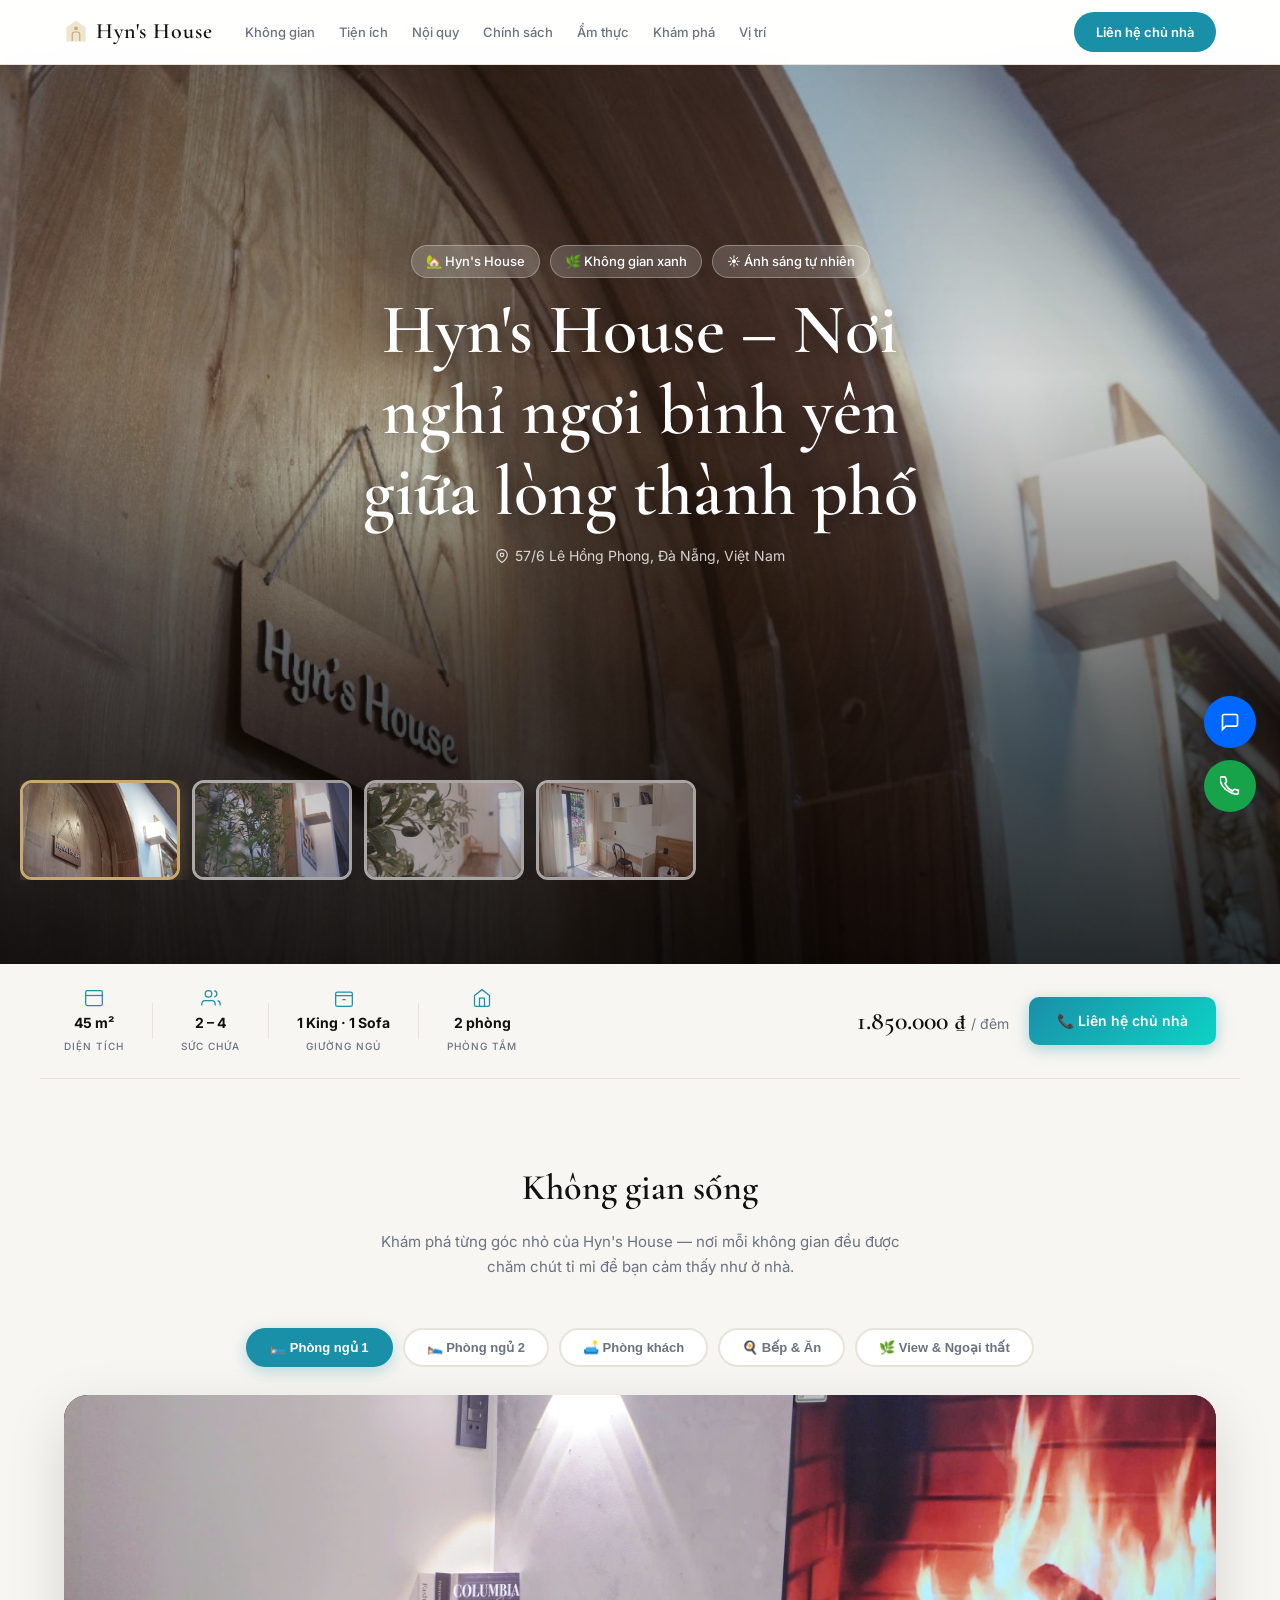
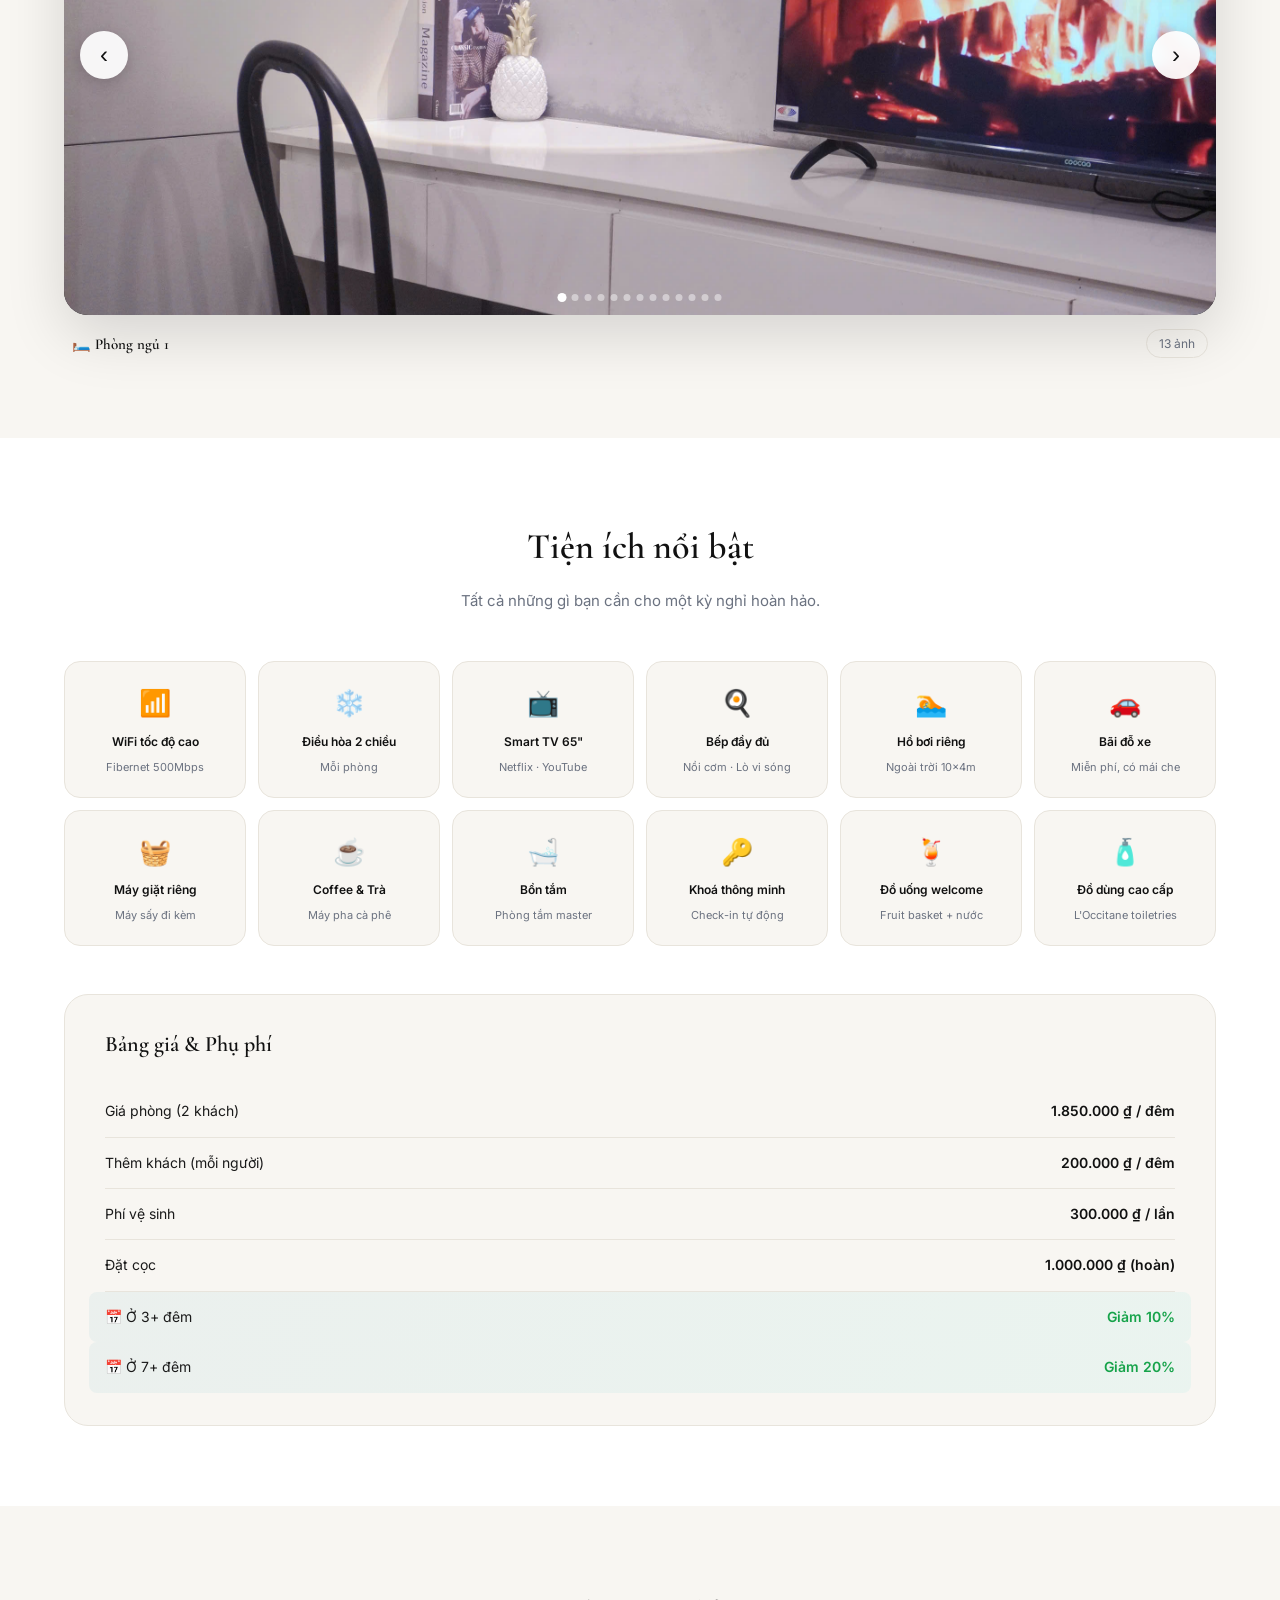
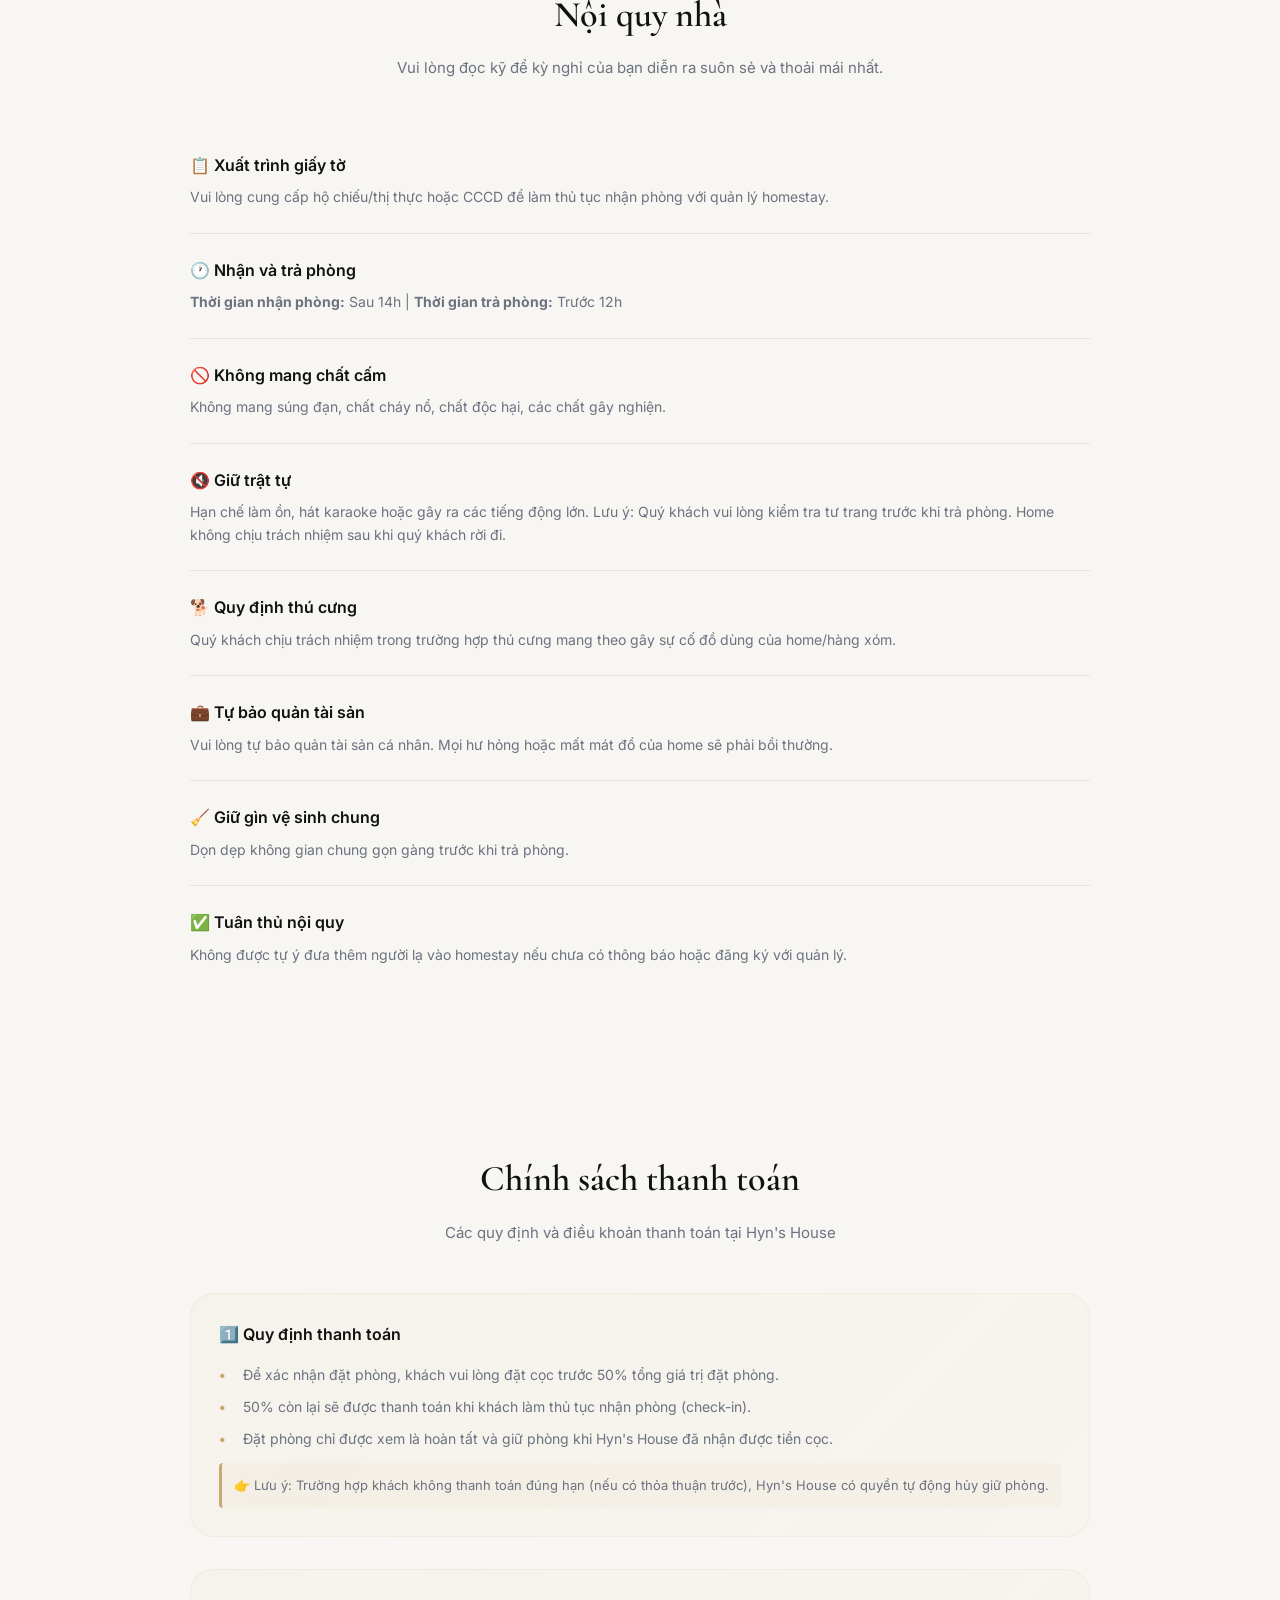
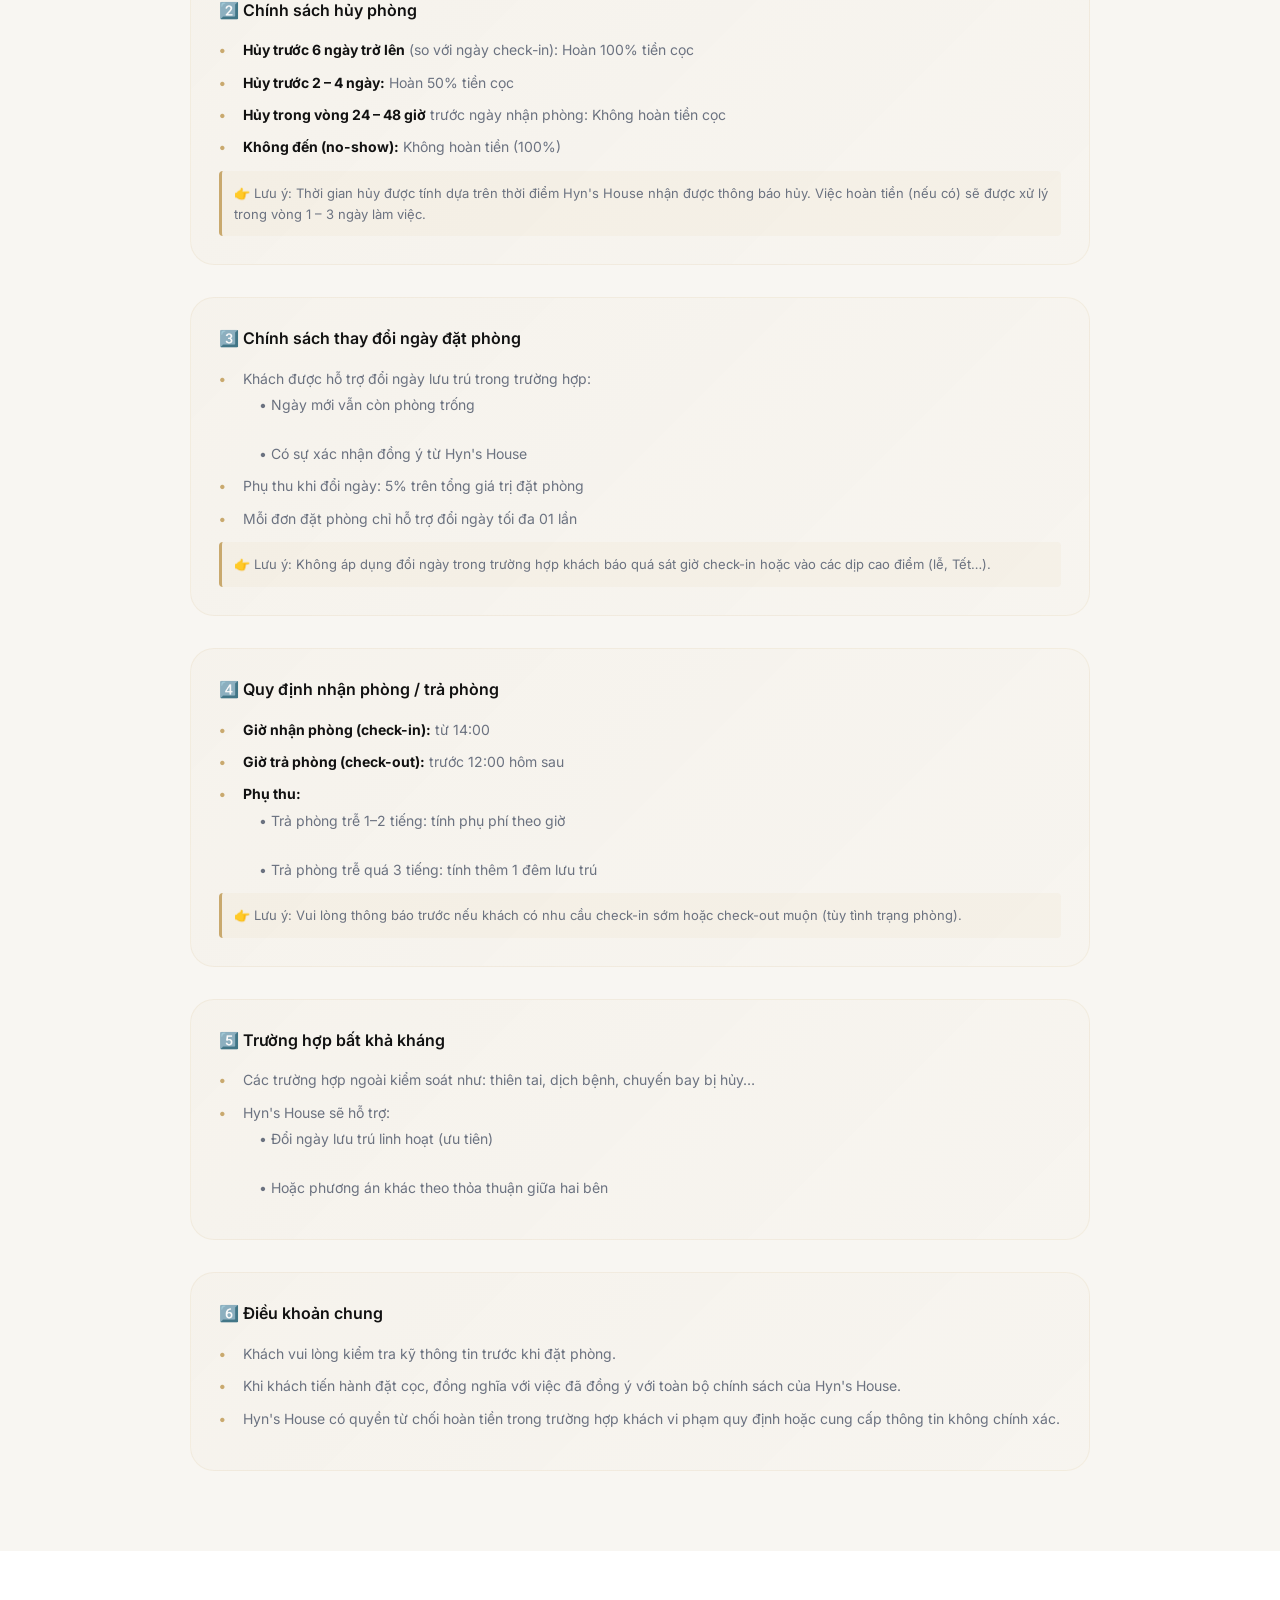
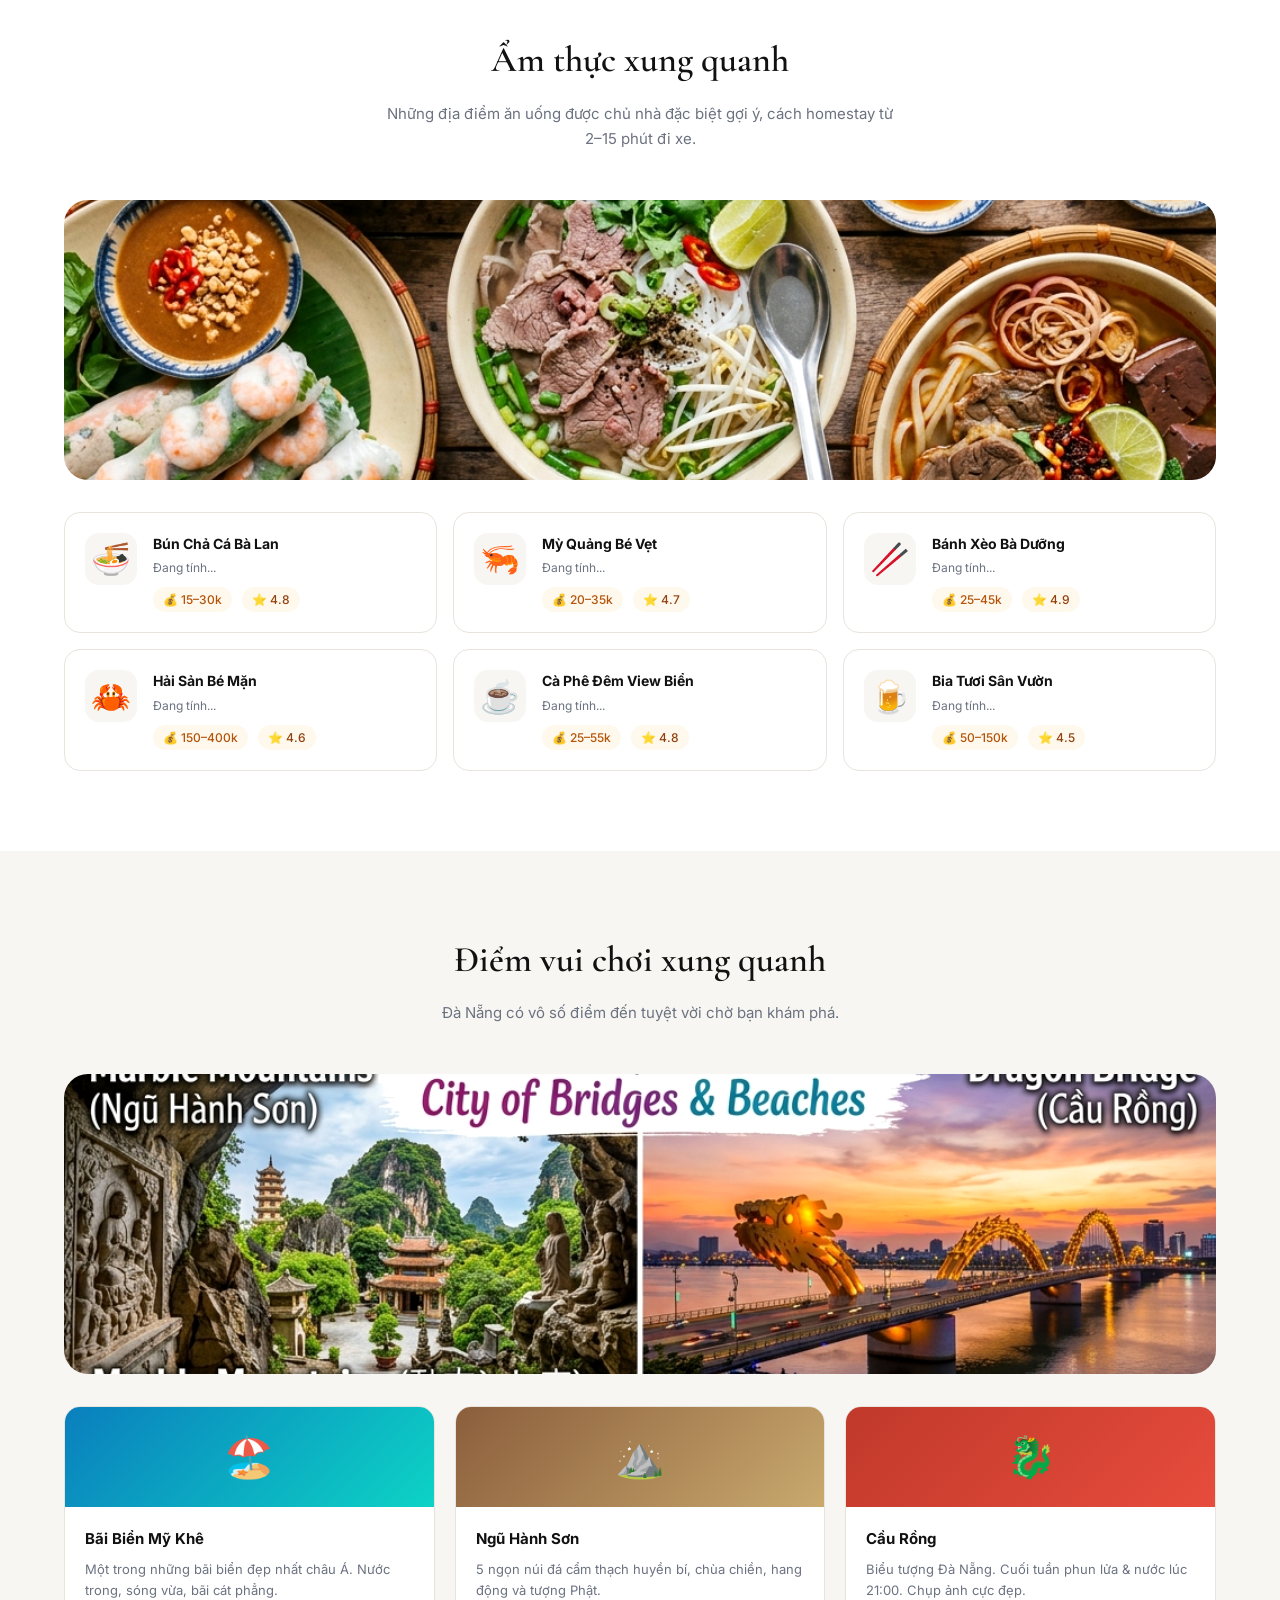
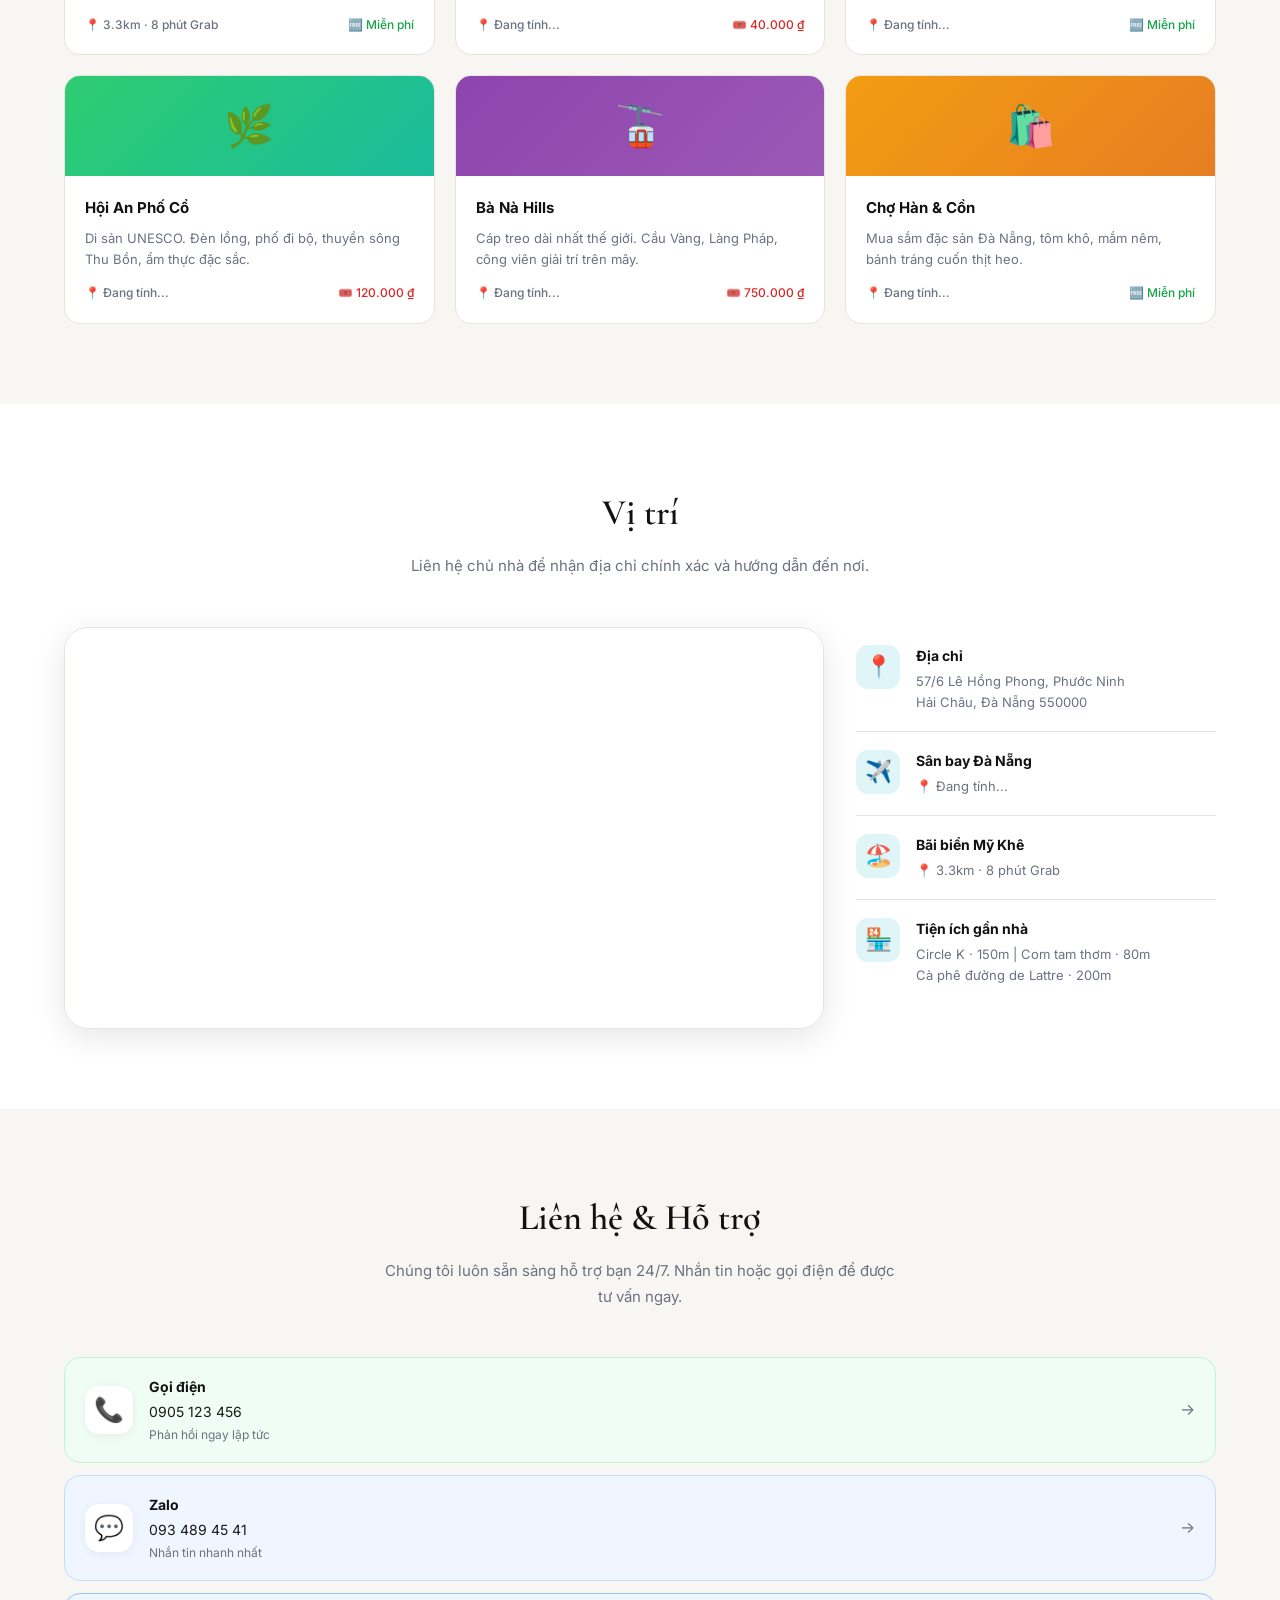
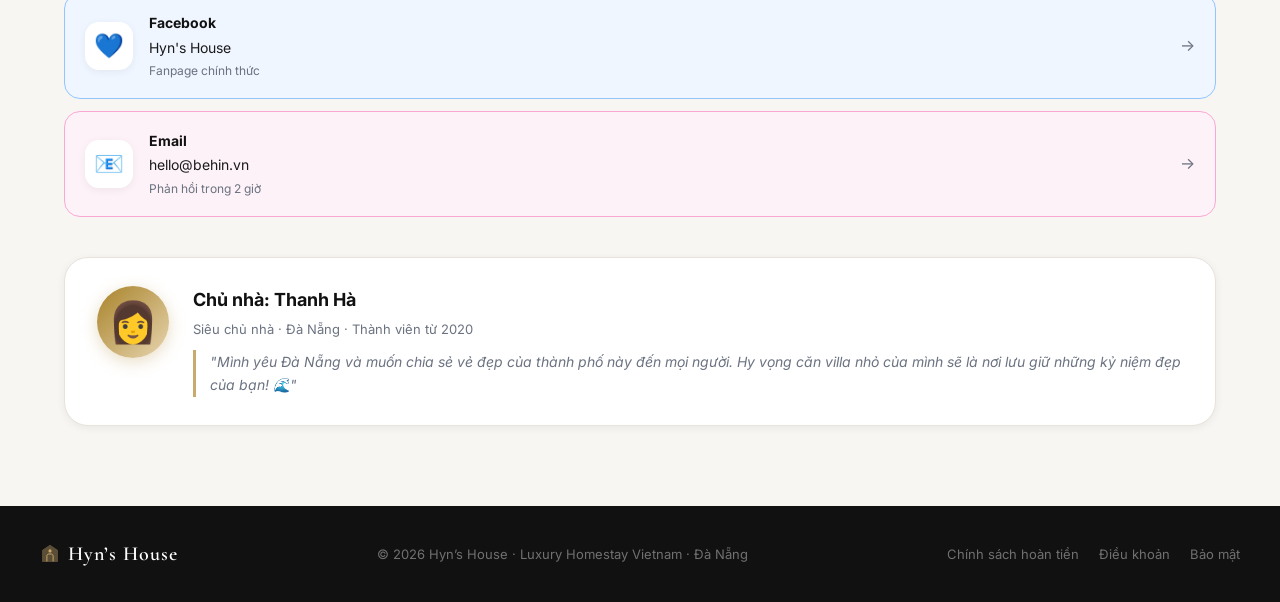
==== commit 6124b01f: "Update banner text position, add address 57/6 Le Hong Phong, adjust thumbnail location" ====
--- a/loading-page-project/dashboard.html
+++ b/loading-page-project/dashboard.html
@@ -66,7 +66,7 @@
             <path d="M21 10c0 7-9 13-9 13s-9-6-9-13a9 9 0 0118 0z" />
             <circle cx="12" cy="10" r="3" />
           </svg>
-          Đà Nẵng, Việt Nam
+          57/6 Lê Hồng Phong, Đà Nẵng, Việt Nam
         </p>
       </div>
     </div>
@@ -74,16 +74,16 @@
     <!-- Thumbnail strip -->
     <div class="banner-thumbs">
       <div class="banner-thumb active" onclick="switchBanner('assets/images/real_door.jpg', this)">
-        <img src="assets/images/real_door.jpg" alt="Cửa vào Hyn's House" />
+        <img src="assets/images/real_door.jpg" alt="Cửa vào Hyn's House" loading="lazy" />
       </div>
       <div class="banner-thumb" onclick="switchBanner('assets/images/real_exterior.jpg', this)">
-        <img src="assets/images/real_exterior.jpg" alt="Ngoài cửa" />
+        <img src="assets/images/real_exterior.jpg" alt="Ngoài cửa" loading="lazy" />
       </div>
       <div class="banner-thumb" onclick="switchBanner('assets/images/real_interior.jpg', this)">
-        <img src="assets/images/real_interior.jpg" alt="Hành lang nội thất" />
+        <img src="assets/images/real_interior.jpg" alt="Hành lang nội thất" loading="lazy" />
       </div>
       <div class="banner-thumb" onclick="switchBanner('assets/images/real_room.jpg', this)">
-        <img src="assets/images/real_room.jpg" alt="Phòng & ban công" />
+        <img src="assets/images/real_room.jpg" alt="Phòng & ban công" loading="lazy" />
       </div>
     </div>
 
--- a/loading-page-project/dashboard.css
+++ b/loading-page-project/dashboard.css
@@ -198,7 +198,7 @@
 /* Title overlay – bottom center */
 .banner-title-overlay {
   position: absolute;
-  top: 50%;
+  top: 38%;
   left: 50%;
   transform: translate(-50%, -50%);
   padding: 0;
@@ -261,8 +261,8 @@
 /* ---- Thumbnail strip ---- */
 .banner-thumbs {
   position: absolute;
-  bottom: 30px;
-  left: 30px;
+  bottom: 20px;
+  left: 20px;
   display: flex;
   gap: 12px;
   padding: 0;
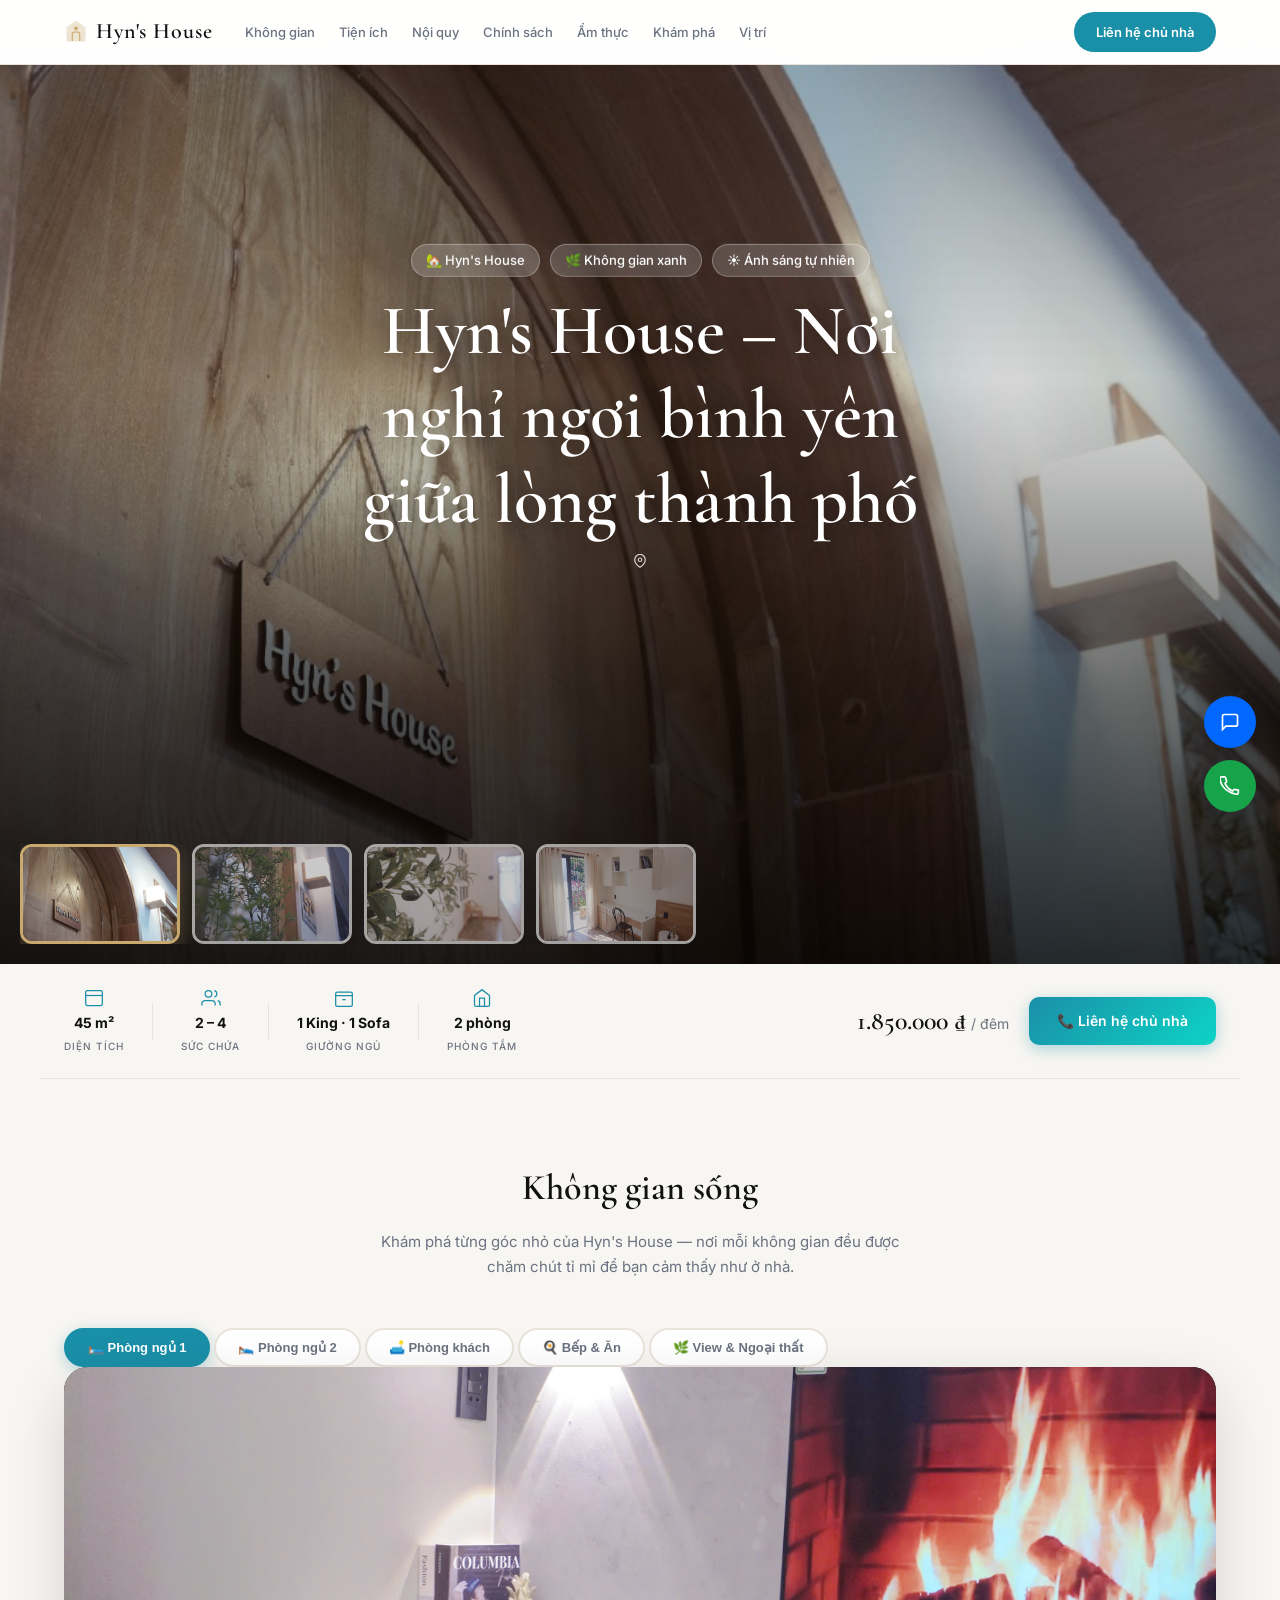
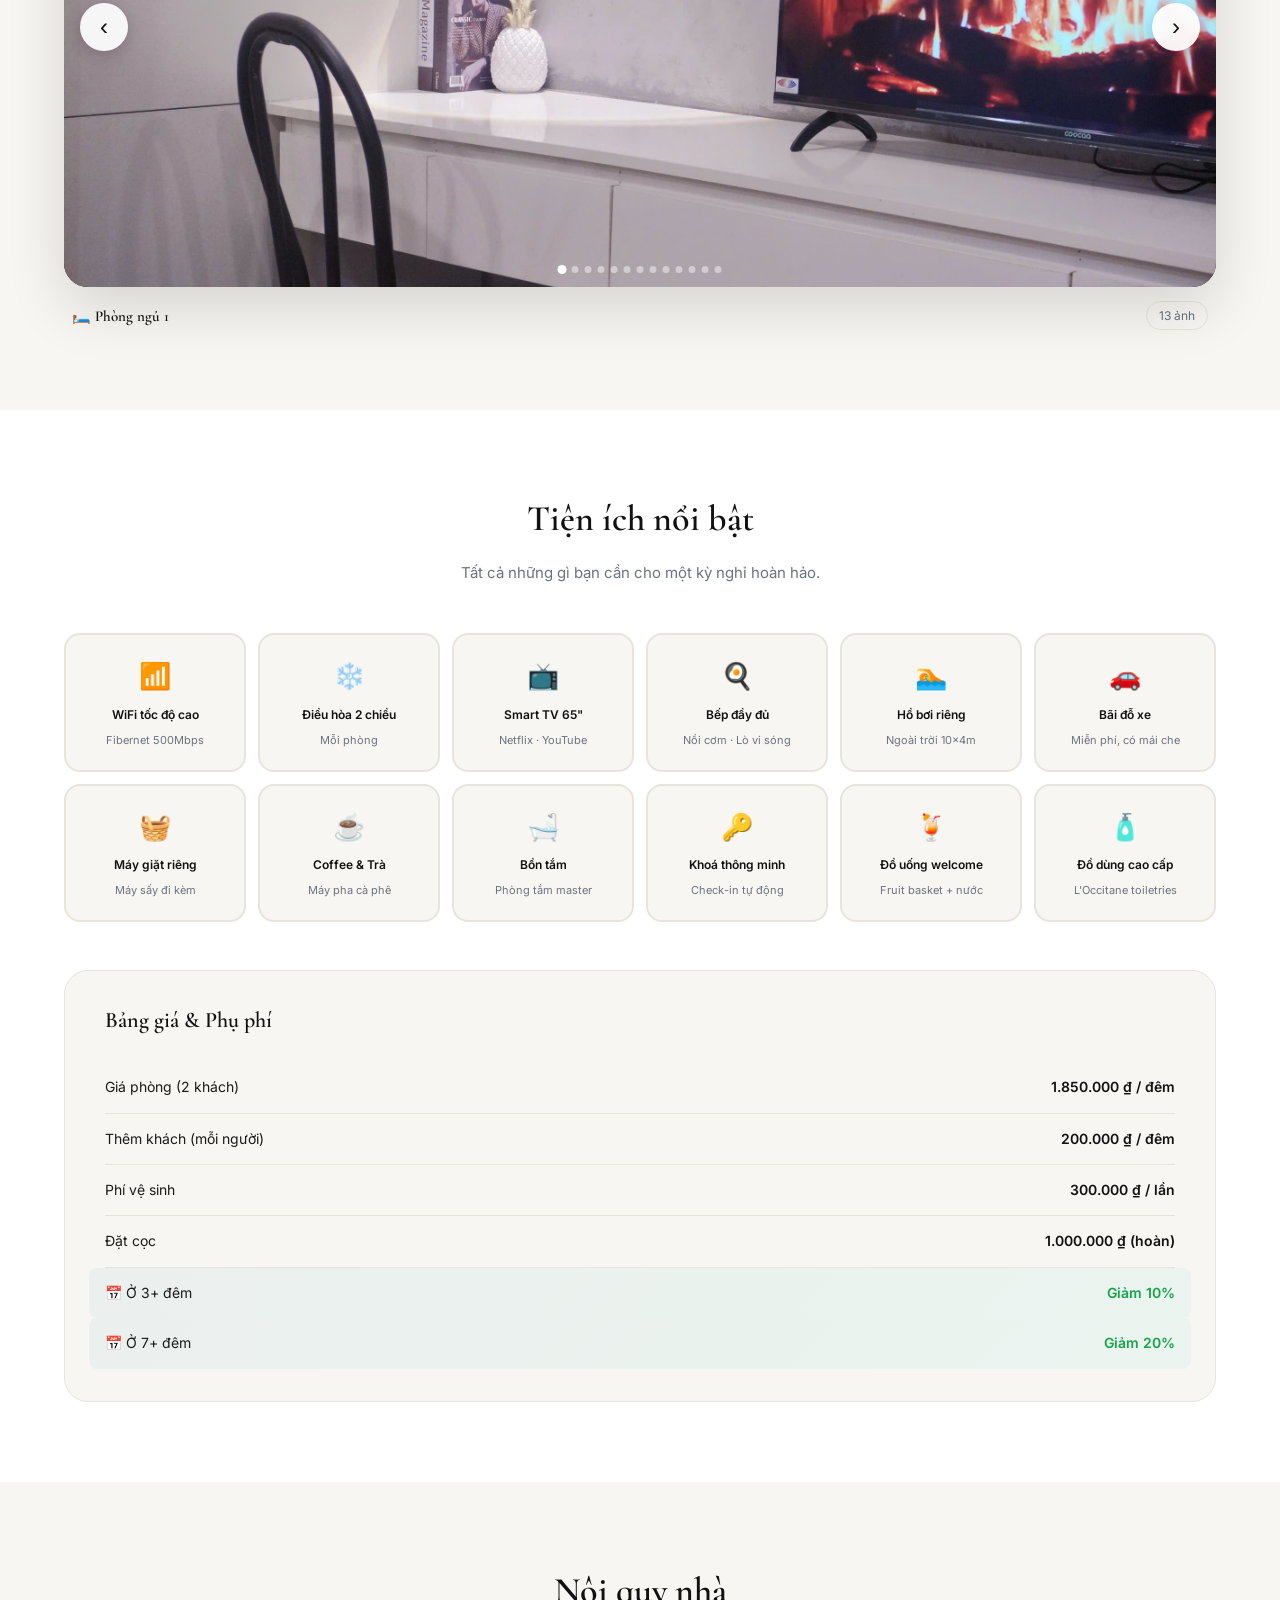
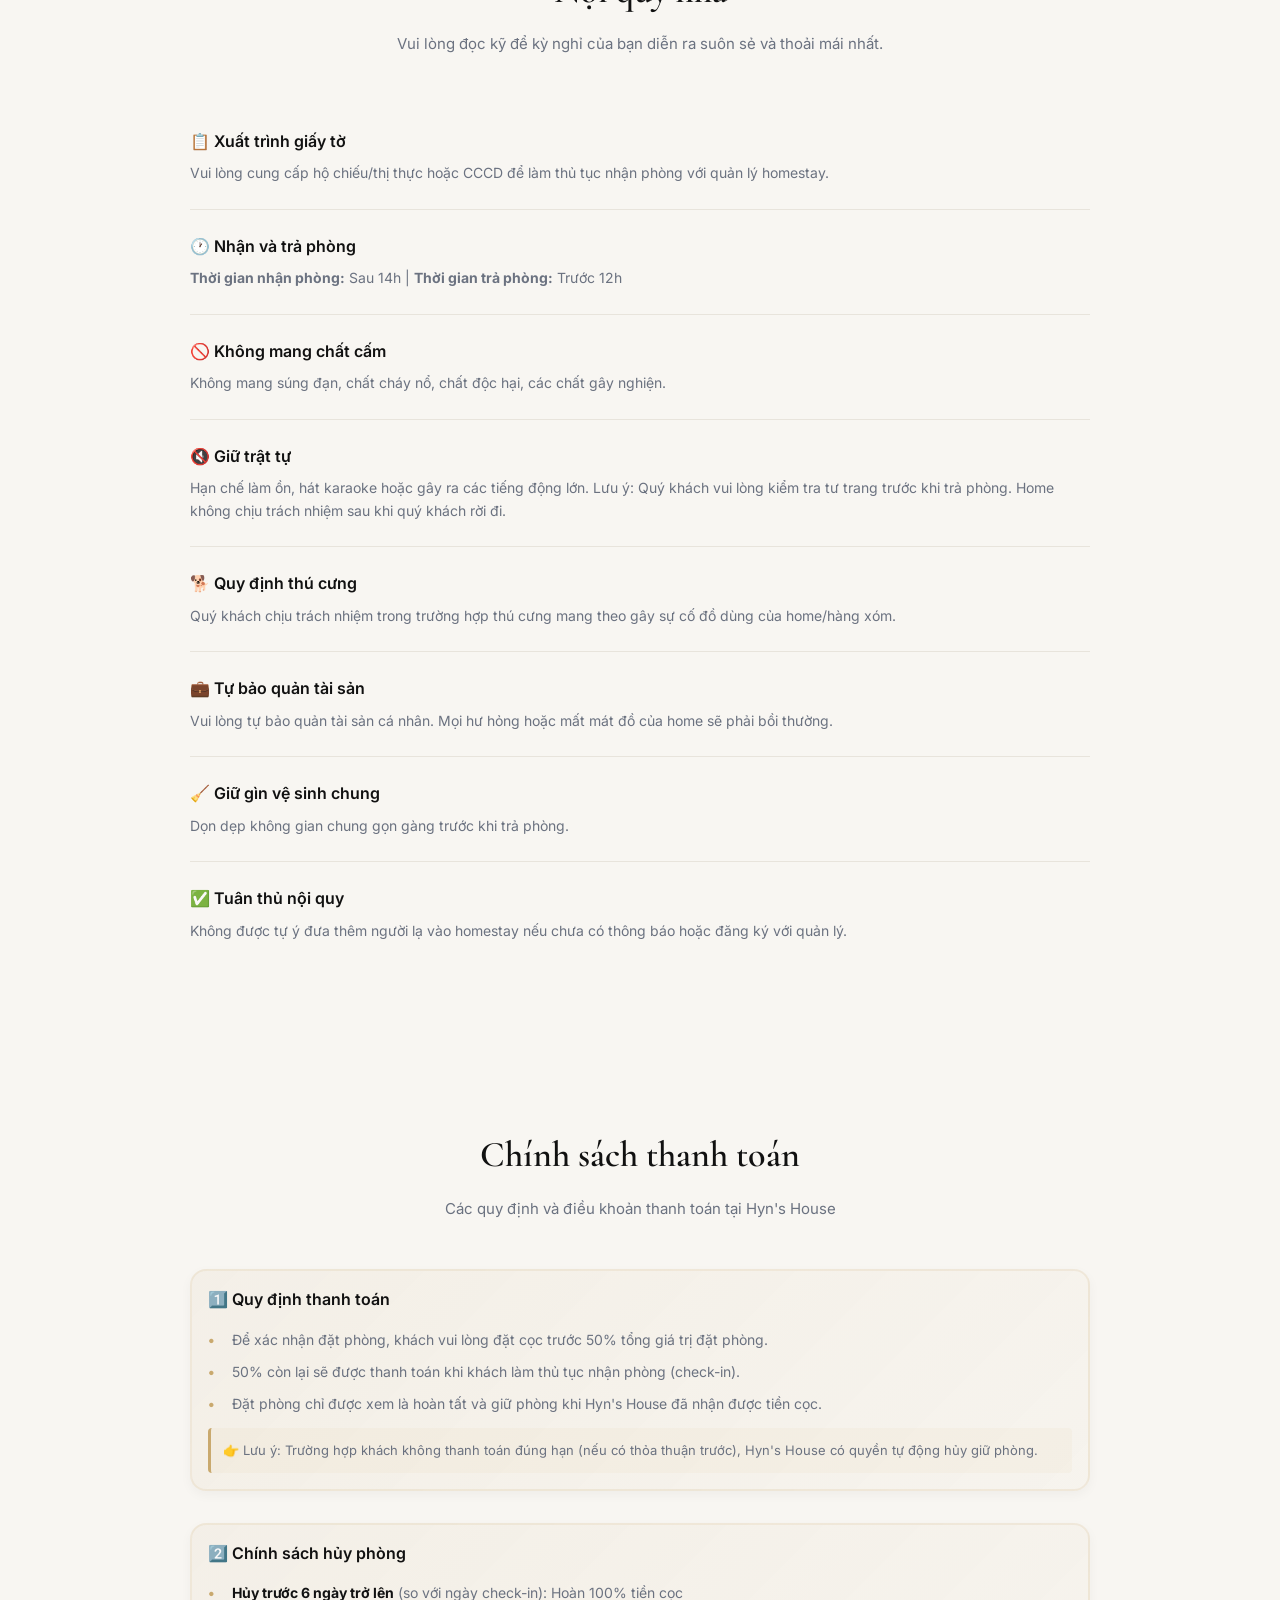
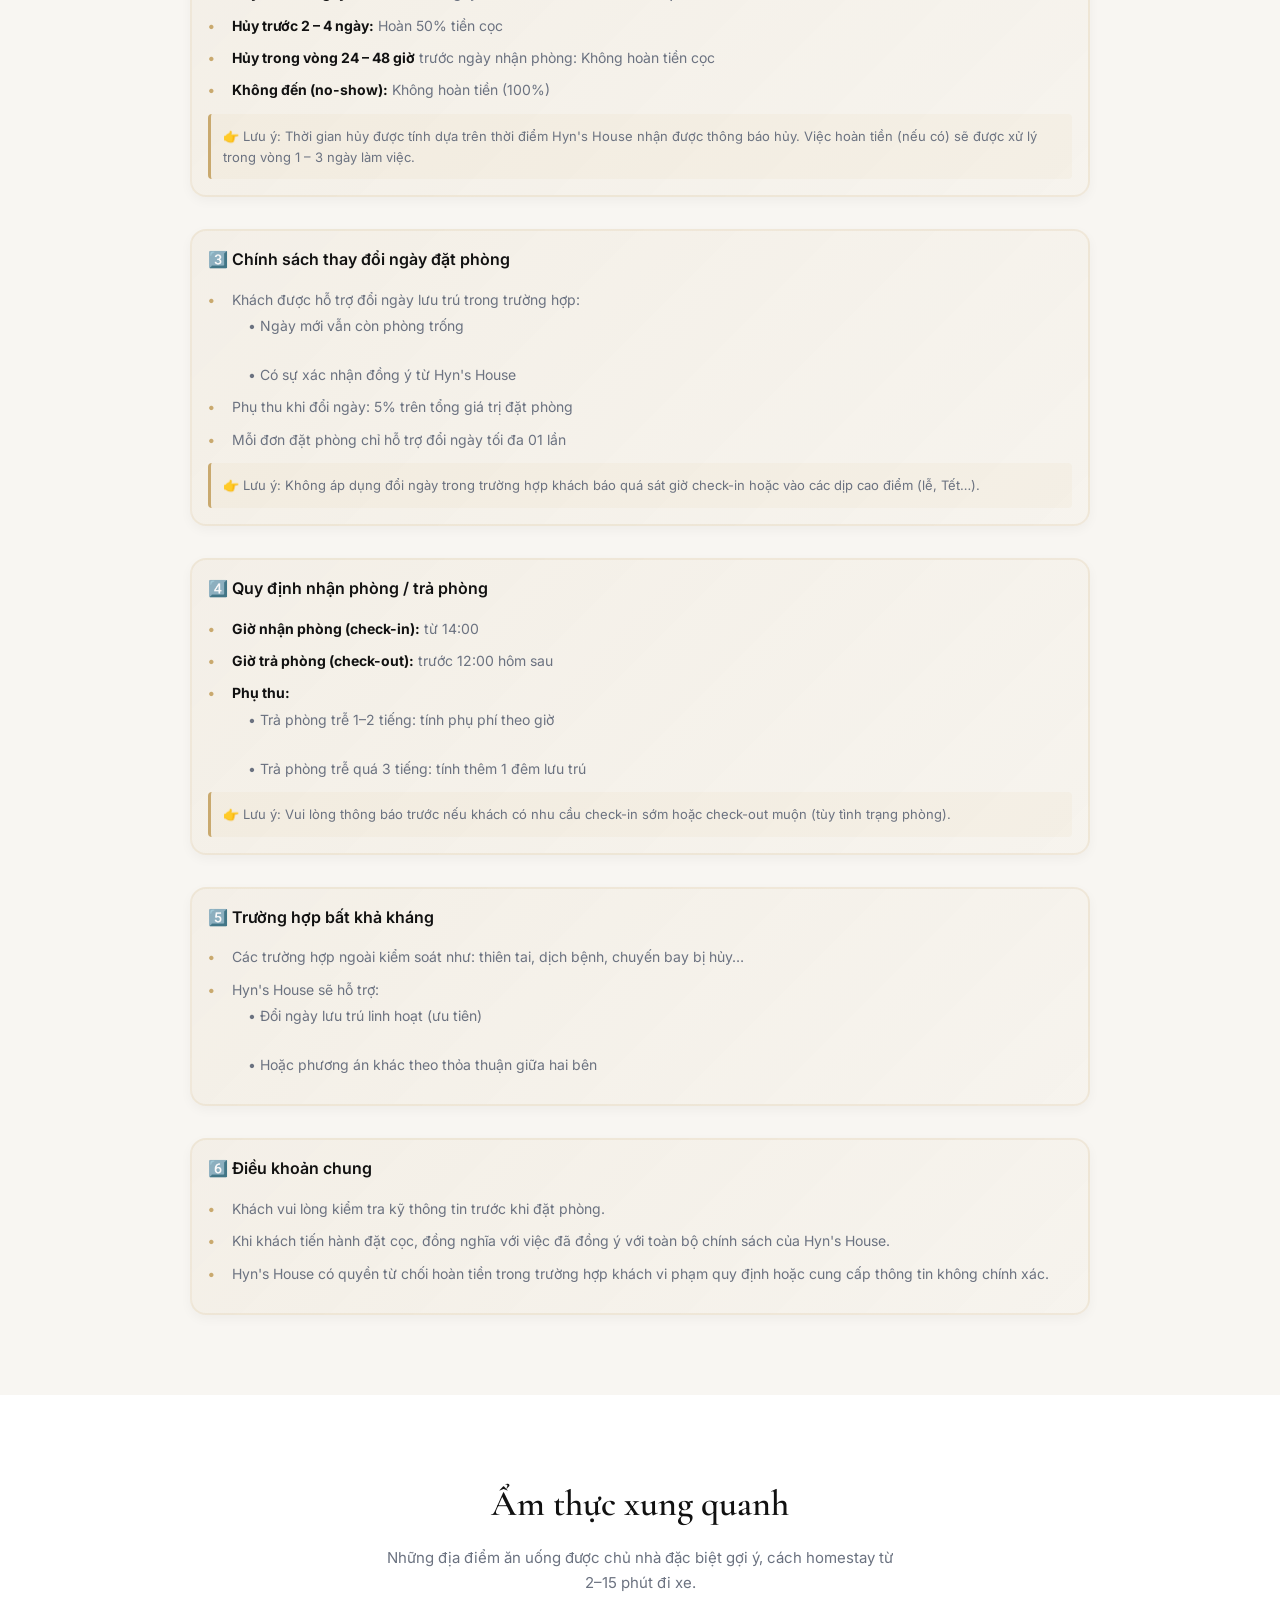
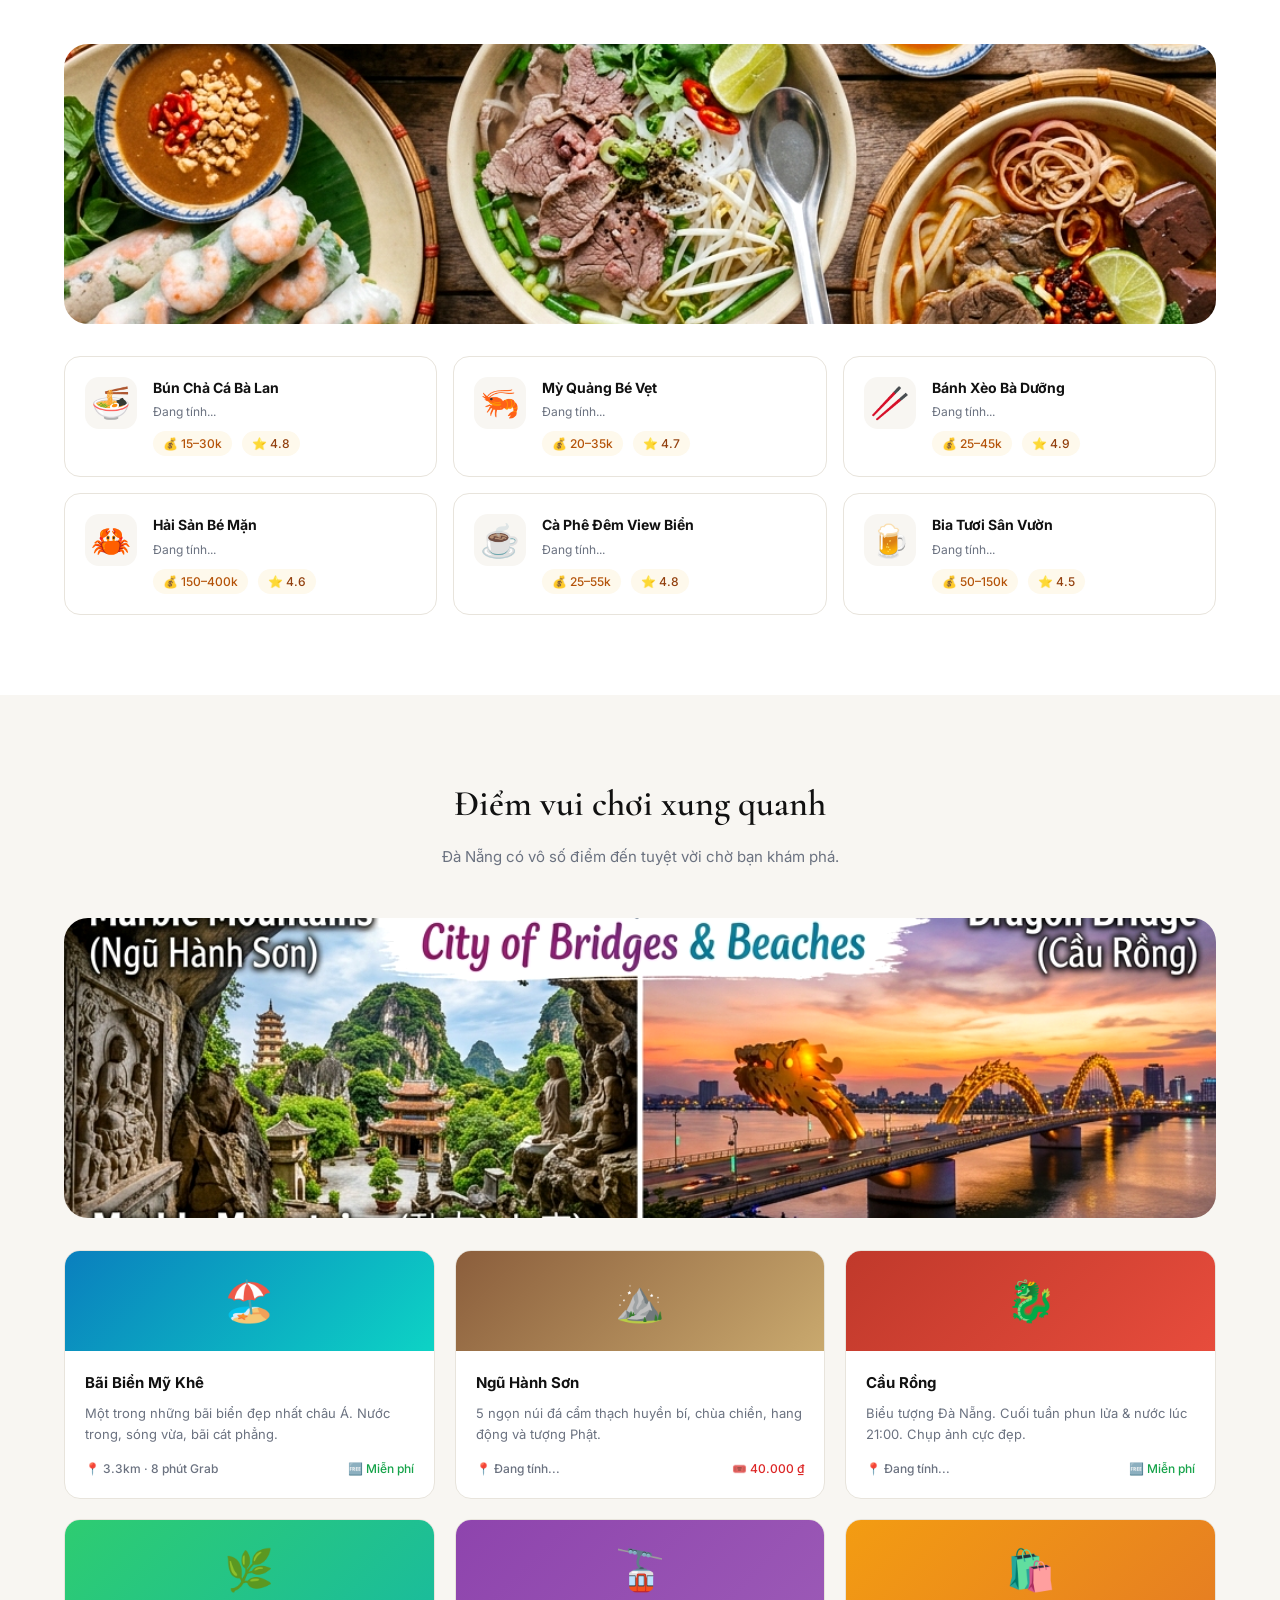
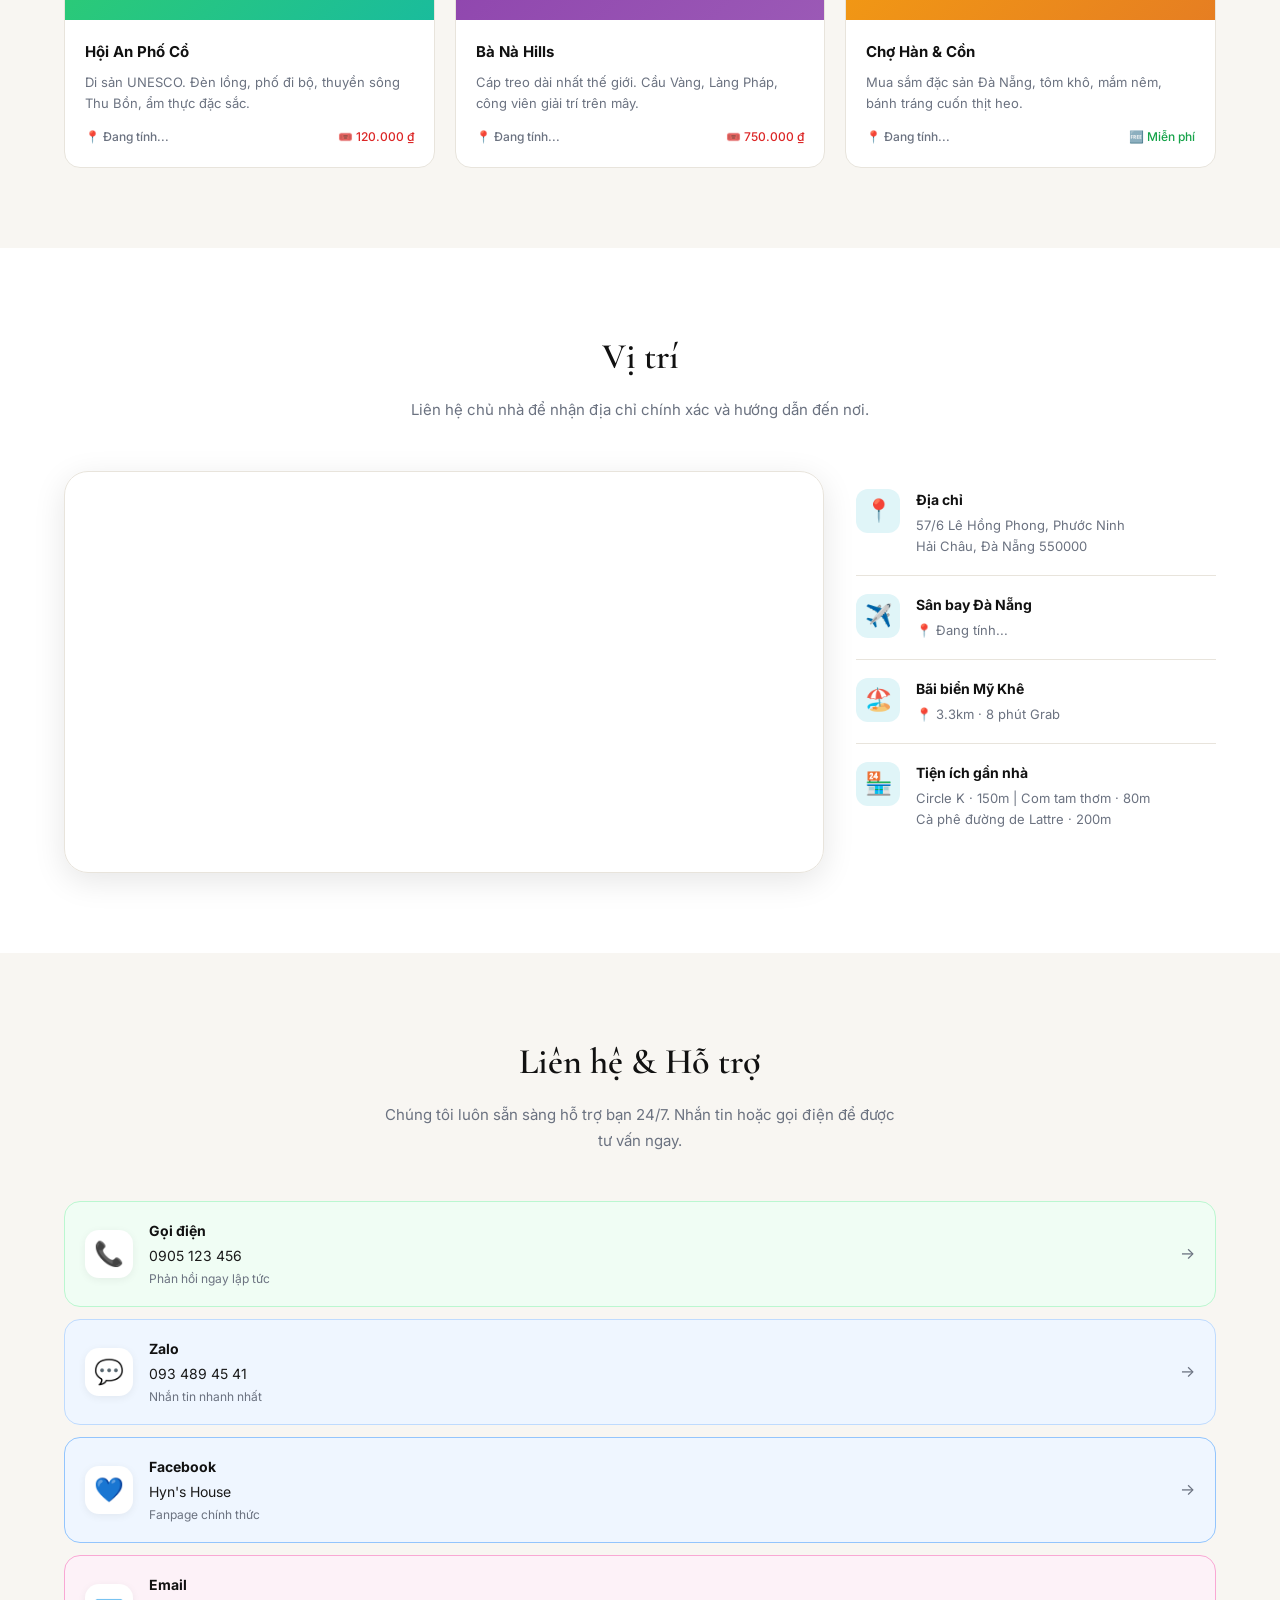
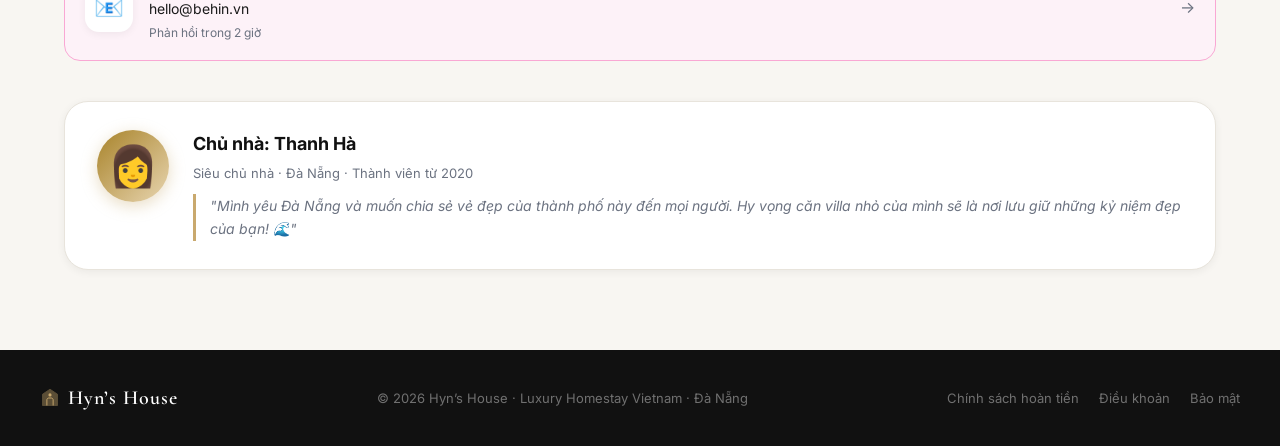
==== commit 41137394: "Fix banner thumbnail layout and mobile responsiveness. Also added touch swipe features." ====
--- a/loading-page-project/dashboard.html
+++ b/loading-page-project/dashboard.html
@@ -66,26 +66,26 @@
             <path d="M21 10c0 7-9 13-9 13s-9-6-9-13a9 9 0 0118 0z" />
             <circle cx="12" cy="10" r="3" />
           </svg>
-          57/6 Lê Hồng Phong, Đà Nẵng, Việt Nam
         </p>
       </div>
-    </div>
-
-    <!-- Thumbnail strip -->
-    <div class="banner-thumbs">
-      <div class="banner-thumb active" onclick="switchBanner('assets/images/real_door.jpg', this)">
-        <img src="assets/images/real_door.jpg" alt="Cửa vào Hyn's House" loading="lazy" />
-      </div>
-      <div class="banner-thumb" onclick="switchBanner('assets/images/real_exterior.jpg', this)">
-        <img src="assets/images/real_exterior.jpg" alt="Ngoài cửa" loading="lazy" />
-      </div>
-      <div class="banner-thumb" onclick="switchBanner('assets/images/real_interior.jpg', this)">
-        <img src="assets/images/real_interior.jpg" alt="Hành lang nội thất" loading="lazy" />
-      </div>
-      <div class="banner-thumb" onclick="switchBanner('assets/images/real_room.jpg', this)">
-        <img src="assets/images/real_room.jpg" alt="Phòng & ban công" loading="lazy" />
-      </div>
-    </div>
+
+      <!-- Thumbnail strip moved inside wrap to pin it to image area -->
+      <div class="banner-thumbs">
+        <div class="banner-thumb active" onclick="switchBanner('assets/images/real_door.jpg', this)">
+          <img src="assets/images/real_door.jpg" alt="Cửa vào Hyn's House" loading="lazy" />
+        </div>
+        <div class="banner-thumb" onclick="switchBanner('assets/images/real_exterior.jpg', this)">
+          <img src="assets/images/real_exterior.jpg" alt="Ngoài cửa" loading="lazy" />
+        </div>
+        <div class="banner-thumb" onclick="switchBanner('assets/images/real_interior.jpg', this)">
+          <img src="assets/images/real_interior.jpg" alt="Hành lang nội thất" loading="lazy" />
+        </div>
+        <div class="banner-thumb" onclick="switchBanner('assets/images/real_room.jpg', this)">
+          <img src="assets/images/real_room.jpg" alt="Phòng & ban công" loading="lazy" />
+        </div>
+      </div>
+    </div>
+
 
     <!-- Info bar below banner -->
     <div class="banner-info-bar">
--- a/loading-page-project/dashboard.css
+++ b/loading-page-project/dashboard.css
@@ -205,9 +205,12 @@
   display: flex;
   flex-direction: column;
   align-items: center;
+  justify-content: center;
   text-align: center;
   gap: 12px;
   z-index: 10;
+  max-width: 95%;
+  width: auto;
 }
 
 .banner-title-overlay .hero-tags {
@@ -242,10 +245,14 @@
   font-size: clamp(36px, 5.5vw, 72px);
   font-weight: 600;
   color: white;
-  line-height: 1.15;
+  line-height: 1.2;
   text-shadow: 0 2px 24px rgba(0,0,0,0.45);
   max-width: 900px;
+  width: 100%;
   padding: 0 24px;
+  word-wrap: break-word;
+  overflow-wrap: break-word;
+  hyphens: auto;
 }
 
 .banner-location {
@@ -519,7 +526,7 @@
 
 .amenity-card {
   background: var(--bg);
-  border: 1px solid var(--border);
+  border: 2px solid var(--border);
   border-radius: var(--radius-md);
   padding: 20px 12px;
   display: flex;
@@ -527,14 +534,17 @@
   align-items: center;
   gap: 8px;
   text-align: center;
-  transition: box-shadow 0.2s, transform 0.2s, border-color 0.2s;
+  transition: box-shadow 0.2s, transform 0.2s, border-color 0.2s, background 0.2s;
   cursor: default;
+  min-height: 120px;
+  justify-content: center;
 }
 
 .amenity-card:hover {
   box-shadow: var(--shadow-md);
-  transform: translateY(-2px);
+  transform: translateY(-3px);
   border-color: var(--teal);
+  background: linear-gradient(135deg, rgba(26,143,168,0.04) 0%, rgba(13,211,197,0.02) 100%);
 }
 
 .amenity-icon { font-size: 26px; }
@@ -567,6 +577,17 @@
   border-bottom: 1px solid var(--border);
   font-size: 14px;
   color: var(--text);
+  gap: 16px;
+  flex-wrap: wrap;
+}
+
+.price-row span:first-child {
+  flex: 1;
+  min-width: 140px;
+}
+
+.price-row span:last-child {
+  white-space: nowrap;
 }
 
 .price-row:last-child { border-bottom: none; }
@@ -641,10 +662,11 @@
 
 .policy-item {
   padding: 28px;
-  background: linear-gradient(135deg, rgba(201,169,110,0.04) 0%, rgba(201,169,110,0.02) 100%);
-  border: 1px solid rgba(201,169,110,0.12);
+  background: linear-gradient(135deg, rgba(201,169,110,0.08) 0%, rgba(201,169,110,0.03) 100%);
+  border: 2px solid rgba(201,169,110,0.15);
   border-radius: var(--radius-lg);
   transition: all 0.3s var(--easing);
+  box-shadow: 0 4px 12px rgba(0,0,0,0.04);
 }
 
 .policy-item:hover {
@@ -1354,8 +1376,8 @@
 
   /* Hero banner */
   .banner-wrap { height: 70vh; min-height: 420px; }
-  .banner-title { font-size: clamp(24px, 6vw, 42px); padding: 0 16px; }
-  .banner-title-overlay { gap: 10px; width: 90%; }
+  .banner-title { font-size: clamp(24px, 6vw, 42px); padding: 0 16px; word-wrap: break-word; overflow-wrap: break-word; line-height: 1.25; }
+  .banner-title-overlay { gap: 10px; width: 92%; max-width: 95%; }
   .banner-title-overlay .tag { font-size: 11px; padding: 4px 10px; }
   .banner-location { font-size: 13px; }
 
@@ -1388,12 +1410,16 @@
     justify-content: flex-start;
     overflow-x: auto;
     flex-wrap: nowrap;
-    padding-bottom: 4px;
+    padding-bottom: 6px;
+    margin: 0 -8px;
+    padding-left: 8px;
+    padding-right: 8px;
     -webkit-overflow-scrolling: touch;
-    scrollbar-width: none;
+    scrollbar-width: thin;
   }
-  .room-tabs::-webkit-scrollbar { display: none; }
-  .room-tab { flex-shrink: 0; font-size: 12px; padding: 8px 16px; }
+  .room-tabs::-webkit-scrollbar { height: 4px; }
+  .room-tabs::-webkit-scrollbar-thumb { background: var(--border); border-radius: 2px; }
+  .room-tab { flex-shrink: 0; font-size: 12px; padding: 9px 18px; }
   .room-hero-slider { height: 300px; border-radius: var(--radius-md); }
   .slider-btn { width: 38px; height: 38px; font-size: 20px; }
   .slider-prev { left: 10px; }
@@ -1403,11 +1429,11 @@
   .room-badge { font-size: 14px; }
 
   /* Amenities */
-  .amenities-grid { grid-template-columns: repeat(3, 1fr); gap: 10px; }
-  .amenity-card { padding: 16px 10px; }
-  .amenity-icon { font-size: 22px; }
-  .amenity-name { font-size: 11px; }
-  .amenity-desc { font-size: 10px; }
+  .amenities-grid { grid-template-columns: repeat(3, 1fr); gap: 12px; }
+  .amenity-card { padding: 18px 12px; min-height: 130px; }
+  .amenity-icon { font-size: 24px; }
+  .amenity-name { font-size: 12px; font-weight: 600; }
+  .amenity-desc { font-size: 11px; margin-top: 2px; }
 
   /* Pricing */
   .pricing-section { padding: 20px 18px; }
@@ -1482,9 +1508,11 @@
 
   /* Hero banner */
   .banner-wrap { height: 65vh; min-height: 380px; }
-  .banner-title { font-size: clamp(22px, 7vw, 34px); }
-  .banner-title-overlay .hero-tags { gap: 6px; }
+  .banner-title { font-size: clamp(20px, 5vw, 28px); padding: 0 12px; word-wrap: break-word; overflow-wrap: break-word; line-height: 1.25; }
+  .banner-title-overlay { max-width: 90%; width: 100%; }
+  .banner-title-overlay .hero-tags { gap: 6px; flex-wrap: wrap; margin-bottom: 8px; }
   .banner-title-overlay .tag { font-size: 10px; padding: 3px 8px; }
+  .banner-location { font-size: 12px; }
   .banner-thumb { width: 80px; height: 52px; border-radius: 6px; }
 
   /* Stats bar – 2 per row */
@@ -1493,8 +1521,21 @@
 
   /* Gallery */
   .room-hero-slider { height: 240px; border-radius: var(--radius-sm); }
-  .room-tabs { gap: 5px; }
-  .room-tab { font-size: 11px; padding: 7px 12px; }
+  .room-tabs {
+    gap: 6px;
+    justify-content: flex-start;
+    overflow-x: auto;
+    flex-wrap: nowrap;
+    padding-bottom: 6px;
+    margin: 0 -12px;
+    padding-left: 12px;
+    padding-right: 12px;
+    -webkit-overflow-scrolling: touch;
+    scrollbar-width: thin;
+  }
+  .room-tabs::-webkit-scrollbar { height: 4px; }
+  .room-tabs::-webkit-scrollbar-thumb { background: var(--border); border-radius: 2px; }
+  .room-tab { flex-shrink: 0; font-size: 11px; padding: 8px 14px; white-space: nowrap; }
   .slider-btn { width: 34px; height: 34px; font-size: 18px; }
   .slider-prev { left: 6px; }
   .slider-next { right: 6px; }
@@ -1503,17 +1544,35 @@
   .room-count { font-size: 11px; }
 
   /* Amenities */
-  .amenities-grid { grid-template-columns: repeat(2, 1fr); gap: 8px; }
-  .amenity-card { padding: 14px 8px; }
+  .amenities-grid { grid-template-columns: repeat(2, 1fr); gap: 10px; }
+  .amenity-card { padding: 16px 10px; min-height: 110px; }
+  .amenity-icon { font-size: 24px; }
+  .amenity-name { font-size: 13px; }
+  .amenity-desc { font-size: 12px; }
 
   /* Pricing */
-  .pricing-section { padding: 16px 14px; }
-  .price-row { font-size: 12px; padding: 10px 0; }
-  .price-val { font-size: 12px; }
+  .pricing-section { padding: 20px 16px; border-radius: var(--radius-md); }
+  .pricing-title { font-size: 18px; margin-bottom: 16px; }
+  .price-row { font-size: 13px; padding: 12px 0; }
+  .price-row span:first-child { min-width: 120px; }
+  .price-val { font-size: 13px; }
+  .price-row--highlight { margin: 0 -8px; padding: 12px 8px; }
+
+  /* Rules */
+  .rules-list-numbered li { padding: 16px 0; }
+  .rules-list-numbered h3 { font-size: 15px; margin-bottom: 6px; }
+  .rules-list-numbered p { font-size: 13px; line-height: 1.5; }
+
+  /* Policy */
+  .policy-content { gap: 16px; }
+  .policy-item { padding: 20px 16px; }
+  .policy-item h3 { font-size: 15px; }
+  .policy-item p { font-size: 13px; }
 
   /* Section */
-  .section { padding: 48px 0; }
-  .section-title { font-size: 26px; }
+  .section { padding: 40px 0; }
+  .section-title { font-size: 24px; }
+  .section-sub { font-size: 14px; }
 
   /* Places */
   .places-grid { grid-template-columns: 1fr; }
@@ -1525,9 +1584,7 @@
 
   /* Location */
   .map-container iframe { height: 240px; }
-
-  /* Policy */
-  .policy-content { gap: 16px; }
+}
   .policy-item { padding: 16px; border-radius: var(--radius-md); }
 
   /* Contact */
@@ -1549,9 +1606,27 @@
 .room-tabs {
   display: flex;
   gap: 10px;
-  flex-wrap: wrap;
+  flex-wrap: nowrap;
   justify-content: center;
   margin-bottom: 28px;
+  overflow-x: auto;
+  overflow-y: hidden;
+  padding-bottom: 6px;
+  scrollbar-width: thin;
+  scrollbar-color: var(--border) transparent;
+}
+
+.room-tabs::-webkit-scrollbar {
+  height: 4px;
+}
+
+.room-tabs::-webkit-scrollbar-track {
+  background: transparent;
+}
+
+.room-tabs::-webkit-scrollbar-thumb {
+  background: var(--border);
+  border-radius: 2px;
 }
 
 .room-tab {
@@ -1565,6 +1640,7 @@
   cursor: pointer;
   transition: all 0.22s var(--easing);
   white-space: nowrap;
+  flex-shrink: 0;
 }
 
 .room-tab:hover {
